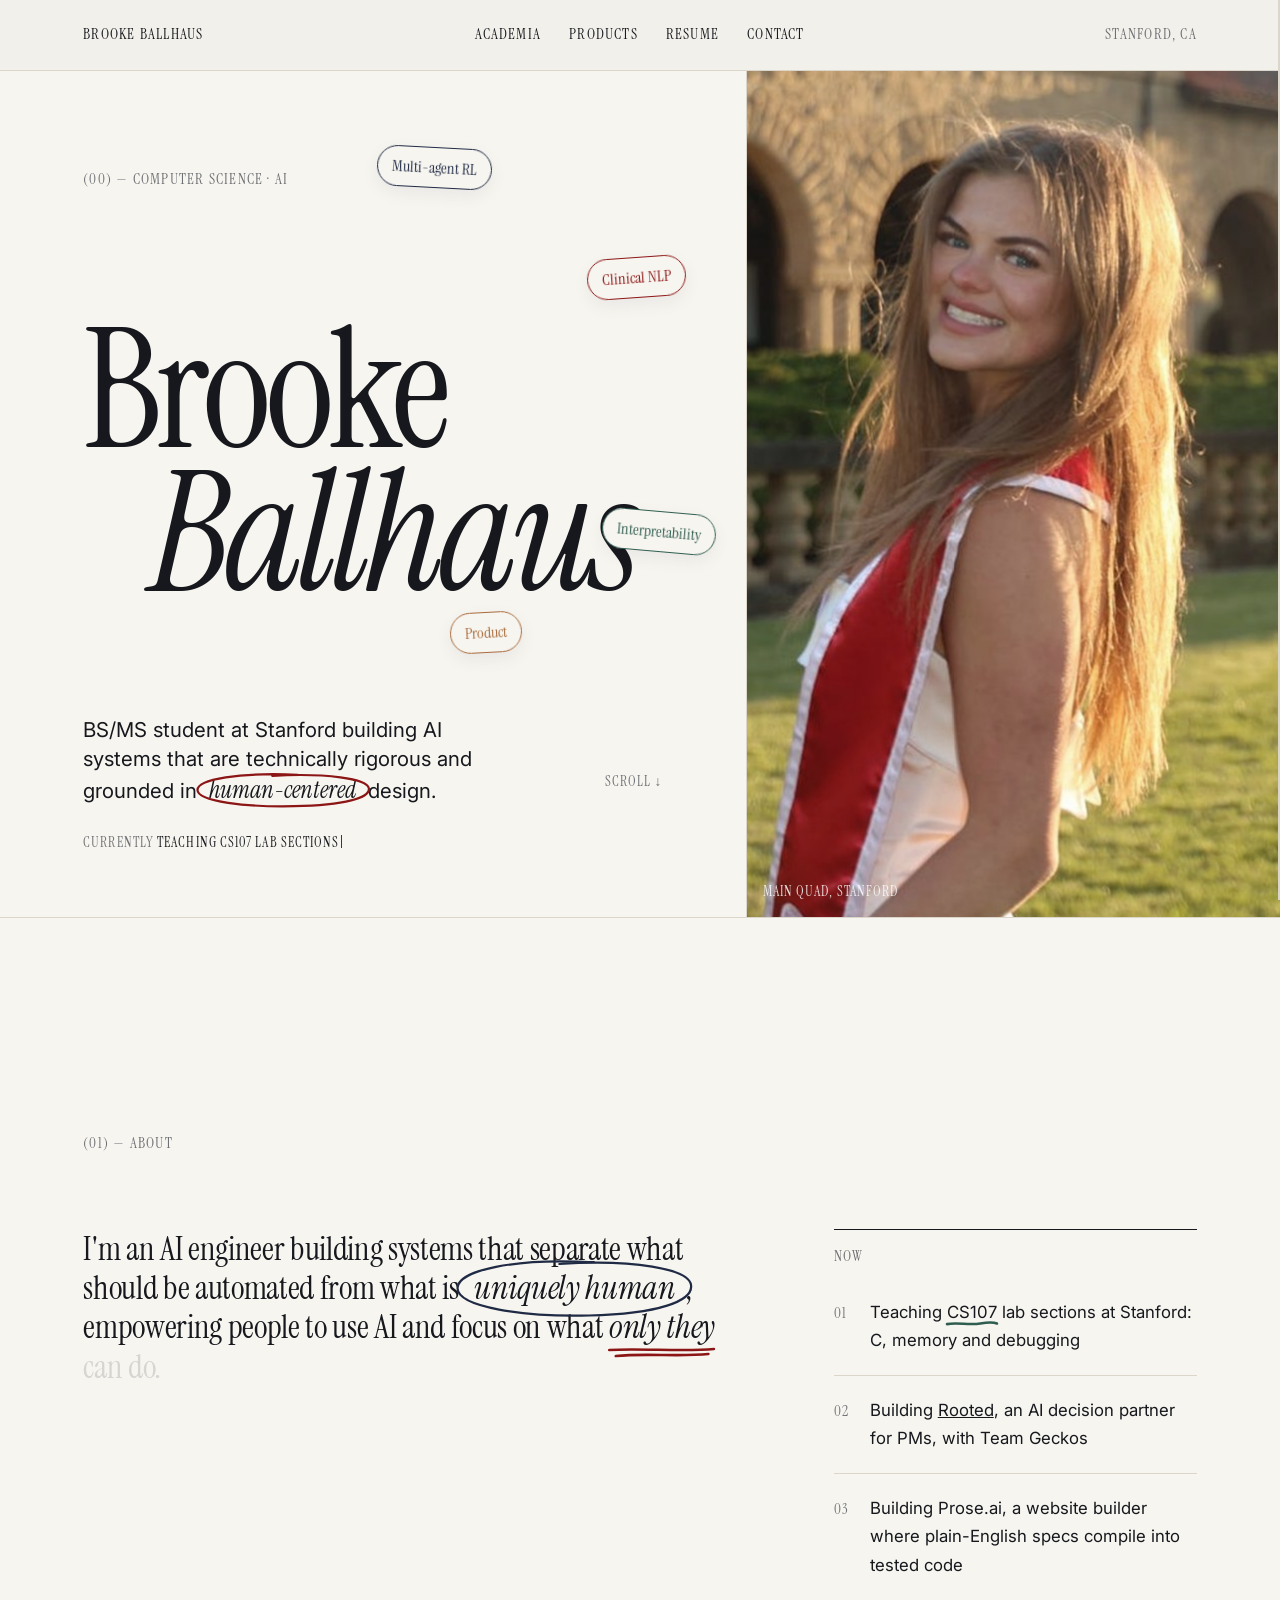
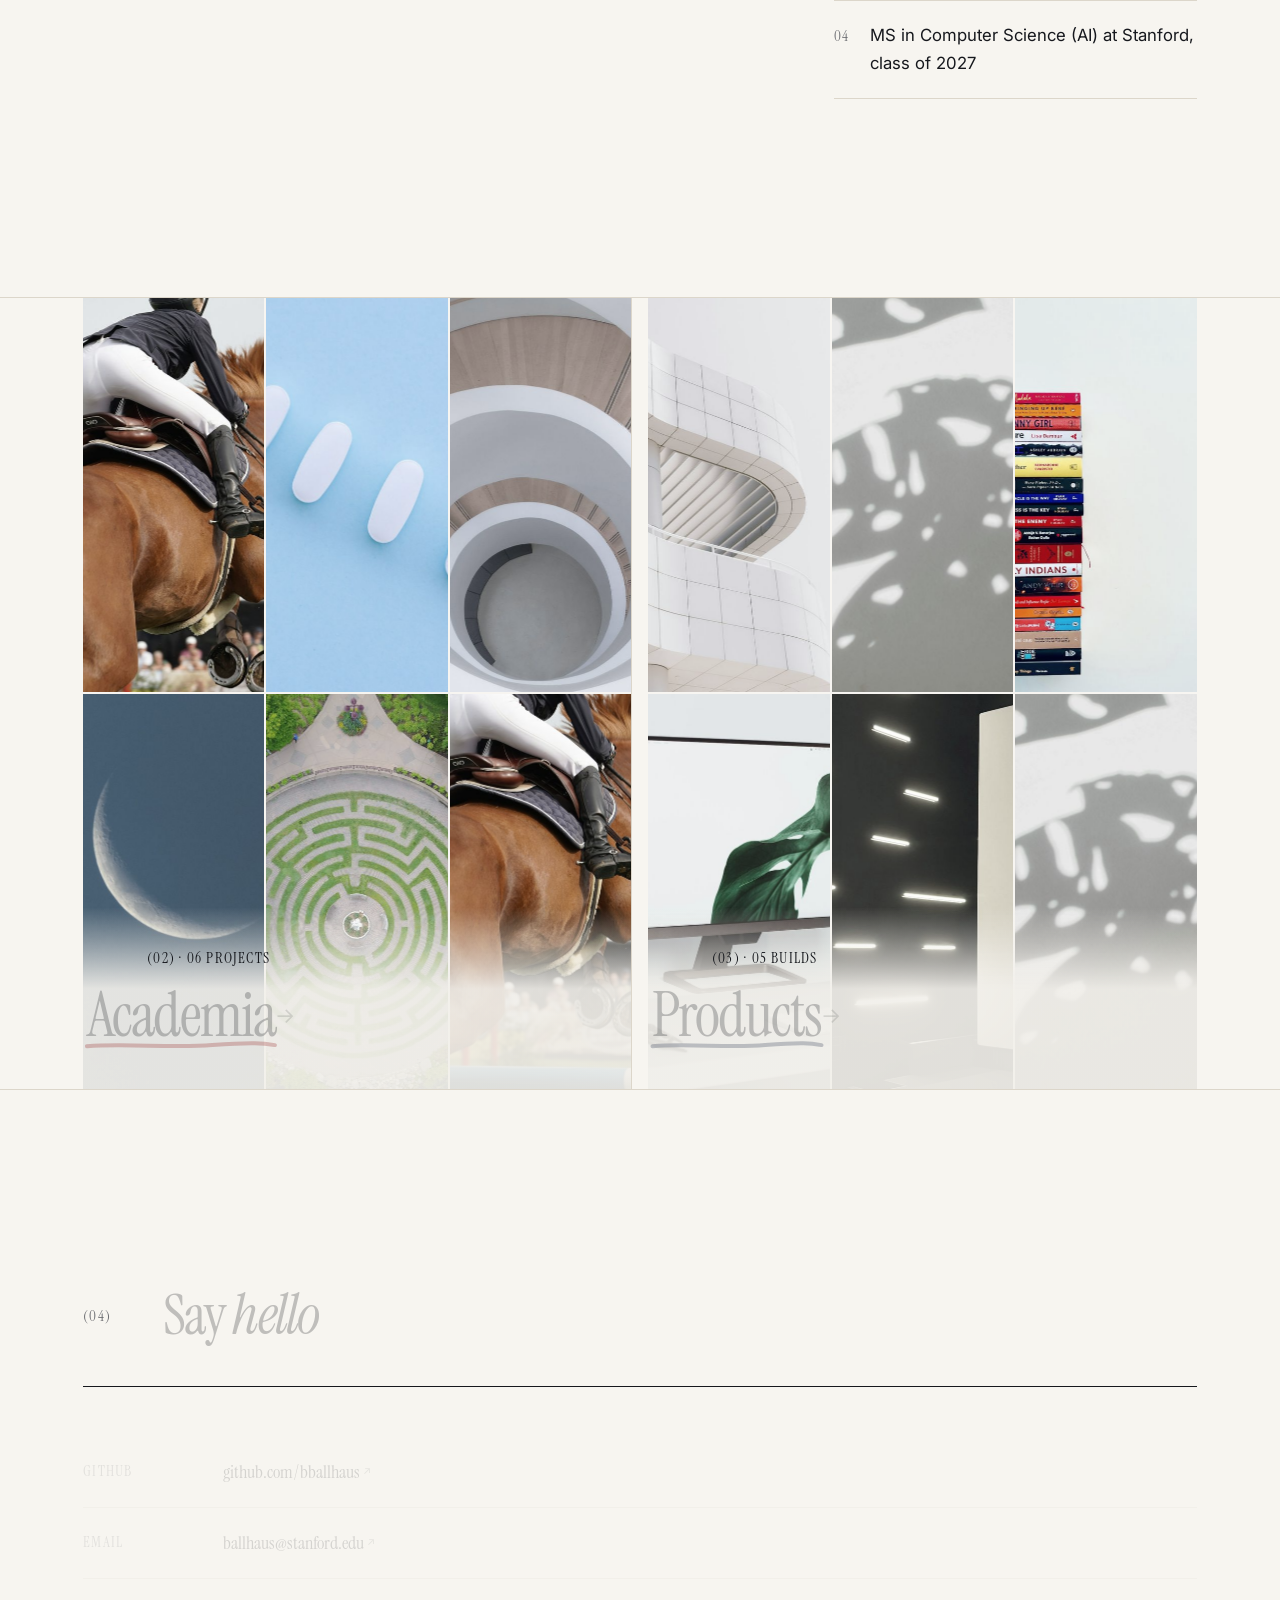
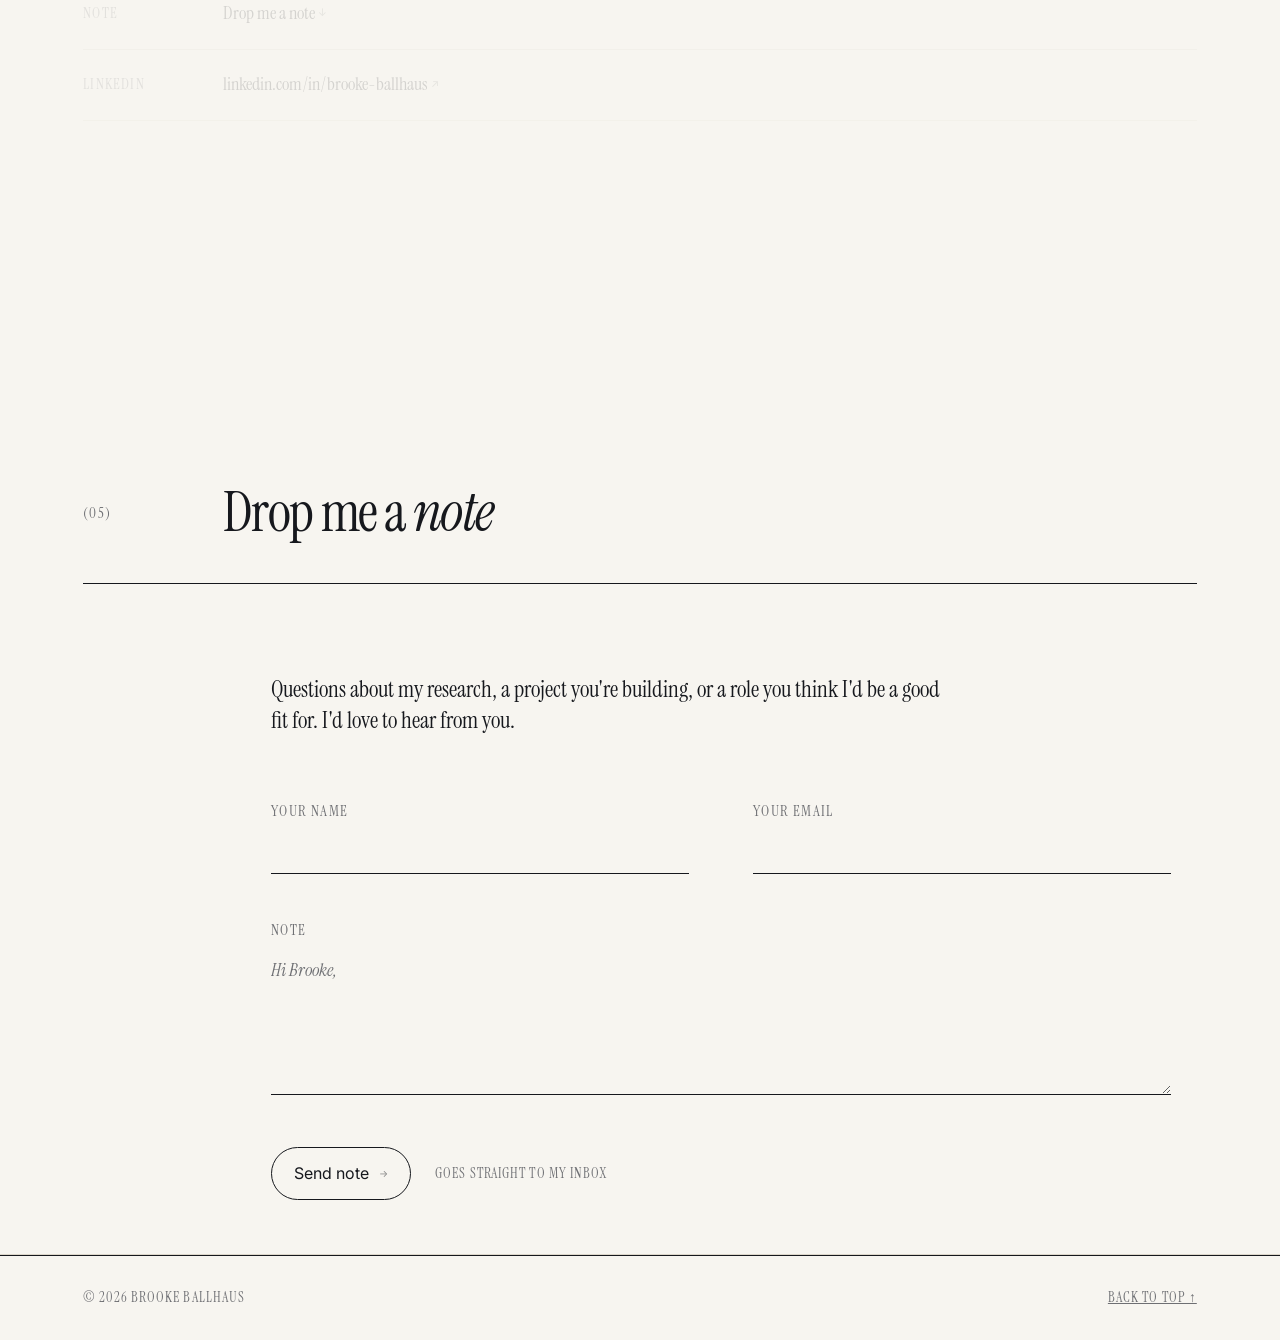
==== public/index.html @ fd0c2bb7 "Add Open Graph preview image and meta tags" ====
<!DOCTYPE html>
<html lang="en">
<head>
  <meta charset="utf-8">
  <meta name="viewport" content="width=device-width, initial-scale=1">
  <title>Brooke Ballhaus</title>
  <meta name="description" content="Brooke Ballhaus: Stanford BS/MS in Computer Science (AI). Building AI systems grounded in human-centered design.">
  <meta property="og:type" content="website">
  <meta property="og:site_name" content="Brooke Ballhaus">
  <meta property="og:title" content="Brooke Ballhaus">
  <meta property="og:description" content="Brooke Ballhaus: Stanford BS/MS in Computer Science (AI). Building AI systems grounded in human-centered design.">
  <meta property="og:url" content="https://brookeballhaus.com/">
  <meta property="og:image" content="https://brookeballhaus.com/og-image.jpg">
  <meta property="og:image:width" content="1200">
  <meta property="og:image:height" content="630">
  <meta property="og:image:alt" content="Brooke Ballhaus on the Main Quad at Stanford">
  <meta name="twitter:card" content="summary_large_image">
  <link rel="preconnect" href="https://fonts.googleapis.com">
  <link rel="preconnect" href="https://fonts.gstatic.com" crossorigin>
  <link href="https://fonts.googleapis.com/css2?family=Instrument+Serif:ital@0;1&family=Inter:wght@400;500&display=swap" rel="stylesheet">
  <link rel="icon" href="/favicon.ico" sizes="48x48">
  <link rel="icon" href="/favicon.svg" type="image/svg+xml">
  <link rel="icon" href="/icon-192.png" sizes="192x192" type="image/png">
  <link rel="apple-touch-icon" href="/apple-touch-icon.png">
  <meta name="theme-color" content="#8c1515">
  <link rel="stylesheet" href="style.css">
</head>
<body>
  <header class="topbar">
    <a href="index.html" class="mono">Brooke Ballhaus</a>
    <nav class="mono"><a href="research.html">Academia</a><a href="products.html">Products</a><a href="resume.html">Resume</a><a href="index.html#contact">Contact</a></nav>
    <span class="mono muted">Stanford, CA</span>
  </header>

  <section class="hero">
    <div class="hero-text">
      <p class="mono muted label">(00) — Computer Science · AI</p>
      <div class="chips" aria-hidden="true"><span class="chip c1">Clinical NLP</span><span class="chip c2">Multi-agent RL</span><span class="chip c3">Interpretability</span><span class="chip c4">Product</span></div>
      <h1><span class="h1a" data-speed="-0.12">Brooke</span><br><em class="h1b" data-speed="0.18">Ballhaus</em></h1>
      <div class="hero-foot">
        <p class="lede">BS/MS student at Stanford building AI systems that are technically rigorous and grounded in <span class="mk" data-mk="o"><em>human-centered</em></span> design.</p>
        <p class="mono muted small">Scroll ↓</p>
        <p class="typed-line mono small">Currently <span class="typed" data-phrases="teaching CS107 lab sections|building Rooted with Team Geckos|building Prose.ai|finishing an MS in AI at Stanford"></span><span class="caret"></span></p>
      </div>
    </div>
    <figure class="hero-photo">
      <img class="settle" src="portrait.jpg" alt="Brooke Ballhaus on the Stanford Main Quad">
      <figcaption class="mono muted small">Main Quad, Stanford</figcaption>
    </figure>
  </section>

  <section class="about section">
    <p class="mono muted label">(01) — About</p>
    <div class="about-grid">
      <p class="about-text words">I'm an AI engineer building systems that separate what should be automated from what is <span class="mk" data-mk="o"><em>uniquely human</em></span>, empowering people to use AI and focus on what <span class="mk" data-mk="u2"><em>only they</em></span> can do.</p>
      <div class="now reveal">
        <p class="mono muted">Now</p>
        <ul>
          <li><span class="mono muted">01</span><span>Teaching <span class="mk" data-mk="u">CS107</span> lab sections at Stanford: C, memory and debugging</span></li>
          <li><span class="mono muted">02</span><span>Building <a href="https://rooted-stanford.vercel.app/">Rooted</a>, an AI decision partner for PMs, with Team Geckos</span></li>
          <li><span class="mono muted">03</span><span>Building Prose.ai, a website builder where plain-English specs compile into tested code</span></li>
          <li><span class="mono muted">04</span><span>MS in Computer Science (AI) at Stanford, class of 2027</span></li>
        </ul>
      </div>
    </div>
  </section>

  <section class="doors">
    <a class="door" href="research.html">
      <div class="door-art"><span class="cell"><img class="tile photo" src="img/research-showjumping.jpg" alt="" width="1200" height="900" loading="lazy" data-drift="0.04"></span><span class="cell"><img class="tile photo" src="img/research-pandemic.jpg" alt="" width="1200" height="900" loading="lazy" data-drift="-0.07"></span><span class="cell"><img class="tile photo" src="img/research-cot.jpg" alt="" width="1200" height="900" loading="lazy" data-drift="0.1"></span><span class="cell"><img class="tile photo" src="img/research-cycles.jpg" alt="" width="1200" height="900" loading="lazy" data-drift="-0.04"></span><span class="cell"><img class="tile photo" src="img/research-astar.jpg" alt="" width="1200" height="900" loading="lazy" data-drift="0.07"></span><span class="cell"><img class="tile photo" src="img/research-showjumping.jpg" alt="" width="1200" height="900" loading="lazy" data-drift="-0.1"></span></div>
      <div class="door-label"><span class="mono">(02) · 06 projects</span><h2>Academia <span class="arrow">→</span></h2></div>
    </a>
    <a class="door" href="products.html">
      <div class="door-art"><span class="cell"><img class="tile photo" src="img/product-civitas.jpg" alt="" width="1200" height="900" loading="lazy" data-drift="0.04"></span><span class="cell"><img class="tile photo" src="img/product-rooted.jpg" alt="" width="1200" height="900" loading="lazy" data-drift="-0.07"></span><span class="cell"><img class="tile photo" src="img/product-bookclubb.jpg" alt="" width="1200" height="900" loading="lazy" data-drift="0.1"></span><span class="cell"><img class="tile photo" src="img/product-saipiens.jpg" alt="" width="1200" height="900" loading="lazy" data-drift="-0.04"></span><span class="cell"><img class="tile photo" src="img/product-reellife.jpg" alt="" width="1200" height="900" loading="lazy" data-drift="0.07"></span><span class="cell"><img class="tile photo" src="img/product-rooted.jpg" alt="" width="1200" height="900" loading="lazy" data-drift="-0.1"></span></div>
      <div class="door-label"><span class="mono">(03) · 05 builds</span><h2>Products <span class="arrow">→</span></h2></div>
    </a>
  </section>

  <section id="contact" class="section contact">
    <header class="section-head">
      <p class="mono muted label">(04)</p>
      <h2>Say <em>hello</em></h2>
    </header>
    <dl class="contact-list reveal">
      <div><dt class="mono">GitHub</dt><dd><a href="https://github.com/bballhaus">github.com/bballhaus <span class="arrow">↗</span></a></dd></div>
      <div><dt class="mono">Email</dt><dd><a href="mailto:ballhaus@stanford.edu">ballhaus@stanford.edu <span class="arrow">↗</span></a></dd></div>
      <div><dt class="mono">Note</dt><dd><a href="#note">Drop me a note <span class="arrow">↓</span></a></dd></div>
      <div><dt class="mono">LinkedIn</dt><dd><a href="https://www.linkedin.com/in/brooke-ballhaus">linkedin.com/in/brooke-ballhaus <span class="arrow">↗</span></a></dd></div>
    </dl>
  </section>

  <section id="note" class="section note">
    <header class="section-head">
      <p class="mono muted label">(05)</p>
      <h2>Drop me a <em>note</em></h2>
    </header>
    <form class="note-form reveal" action="mailto:ballhaus@stanford.edu" method="post" enctype="text/plain">
      <p class="note-intro">Questions about my research, a project you're building, or a role you think I'd be a good fit for. I'd love to hear from you.</p>
      <div class="note-fields">
        <label><span class="mono muted">Your name</span><input name="name" type="text" autocomplete="name" required></label>
        <label><span class="mono muted">Your email</span><input name="email" type="email" autocomplete="email" required></label>
        <label class="hp" aria-hidden="true">Website<input name="website" type="text" tabindex="-1" autocomplete="off"></label>
        <label class="wide"><span class="mono muted">Note</span><textarea name="message" rows="5" required placeholder="Hi Brooke,"></textarea></label>
      </div>
      <div class="note-actions">
        <button class="btn" type="submit">Send note <span class="arrow">→</span></button>
        <p class="mono muted small note-status" aria-live="polite">Goes straight to my inbox</p>
      </div>
    </form>
  </section>

  <footer class="mono muted small"><span>© 2026 Brooke Ballhaus</span><a href="#">Back to top ↑</a></footer>

  <div class="progress" aria-hidden="true"><span></span></div>
  <script src="motion.js"></script>
</body>
</html>
---- public/style.css ----
:root {
  --bg: #f7f5f0;
  --navy: #1f2a44;
  --cardinal: #8c1515;
  --hunter: #2f5d50;
  --sandstone: #d8c3a0;
  --sky: #a9cbe3;
  --ink: #16181d;
  --muted: #6e6f73;
  --line: #dcd6ca;
  --serif: "Instrument Serif", "Times New Roman", serif;
  --sans: "Inter", -apple-system, "Helvetica Neue", sans-serif;
  --mono: "JetBrains Mono", ui-monospace, Menlo, monospace;
  --pad: clamp(20px, 4vw, 56px);
}
* { box-sizing: border-box; }
html { scroll-behavior: smooth; }
body { margin: 0; background: var(--bg); color: var(--ink); font: 400 16px/1.6 var(--sans); -webkit-font-smoothing: antialiased; }
a { color: inherit; }
em { font-family: var(--serif); font-style: italic; font-weight: 400; }
.mono { font-family: var(--mono); font-size: .72rem; letter-spacing: .06em; text-transform: uppercase; text-decoration: none; }
.muted { color: var(--muted); }
.small { font-size: .68rem; }
.arrow { font-family: var(--sans); font-size: .6em; vertical-align: .35em; opacity: .5; transition: opacity .2s, transform .2s; display: inline-block; }
a:hover .arrow { opacity: 1; transform: translate(2px, -2px); }

/* Top bar */
.topbar { position: sticky; top: 0; z-index: 5; display: grid; grid-template-columns: 1fr auto 1fr; align-items: center; padding: 16px var(--pad); background: rgba(241,239,234,.85); backdrop-filter: blur(8px); border-bottom: 1px solid var(--line); }
.topbar nav { display: flex; gap: 28px; }
.topbar a { text-decoration: none; }
.topbar nav a:hover { text-decoration: underline; text-underline-offset: 4px; }
.topbar > span { justify-self: end; }

/* Hero */
.hero { display: grid; grid-template-columns: 7fr 5fr; min-height: calc(100vh - 54px); border-bottom: 1px solid var(--line); }
.hero-text { display: flex; flex-direction: column; justify-content: space-between; padding: 6vh var(--pad) 5vh; border-right: 1px solid var(--line); }
h1 { font: 400 clamp(4.5rem, 13vw, 13rem)/.86 var(--serif); letter-spacing: -.035em; margin: 6vh 0; }
h1 em { padding-left: .4em; }
.hero-foot { display: grid; grid-template-columns: 1fr auto; gap: 24px; align-items: end; }
.lede { font-size: clamp(1.1rem, 1.6vw, 1.45rem); line-height: 1.4; max-width: 30ch; margin: 0; }
.lede em { font-size: 1.15em; }
.hero-foot .mono a { color: var(--ink); }
.hero-photo { margin: 0; position: relative; overflow: hidden; }
.hero-photo img { width: 100%; height: 100%; object-fit: cover; display: block; filter: saturate(.9); }
.hero-photo figcaption { position: absolute; left: 16px; bottom: 14px; color: #fff; opacity: .85; }

/* Sections */
.section { padding: 0 var(--pad); border-bottom: 1px solid var(--line); }
.section-head { display: grid; grid-template-columns: 120px 1fr auto; align-items: end; padding: 12vh 0 4vh; border-bottom: 1px solid var(--ink); }
.section-head .label { margin: 0 0 1.2rem; }
h2 { font: 400 clamp(3rem, 8vw, 7.5rem)/.9 var(--serif); letter-spacing: -.03em; margin: 0; }
.count { margin: 0 0 1rem; }

/* Research rows */
.row { display: grid; grid-template-columns: 120px 1fr 200px 220px; gap: 32px; align-items: start; padding: 36px 0; border-bottom: 1px solid var(--line); }
.num { font-family: var(--mono); font-size: .8rem; color: var(--muted); padding-top: 10px; }
h3 { font: 400 clamp(1.7rem, 2.6vw, 2.4rem)/1.05 var(--serif); letter-spacing: -.01em; margin: 0 0 12px; }
h3 a { text-decoration: none; }
.row-main p, .card p { margin: 0 0 16px; max-width: 56ch; color: #2e3138; }
.course { font-family: var(--mono); font-size: .68rem; letter-spacing: .06em; text-transform: uppercase; color: var(--muted); padding-top: 12px; }
.thumb { aspect-ratio: 4/3; transition: transform .5s cubic-bezier(.2,.7,.2,1); }
.row:hover .thumb { transform: scale(1.04) rotate(-1deg); }
.tags { list-style: none; padding: 0; margin: 0; display: flex; flex-wrap: wrap; gap: 6px; }
.tags li { font-family: var(--mono); font-size: .64rem; letter-spacing: .05em; text-transform: uppercase; border: 1px solid var(--line); border-radius: 999px; padding: 3px 10px; color: #3a3d44; }

/* Product cards */
.cards { display: grid; grid-template-columns: repeat(12, 1fr); gap: 7vh 32px; padding: 6vh 0 12vh; }
.card { grid-column: span 4; }
.card:nth-child(1) { grid-column: 1 / span 7; }
.card:nth-child(2) { grid-column: 9 / span 4; margin-top: 18vh; }
.card:nth-child(3) { grid-column: 2 / span 4; grid-row: 2; }
.card:nth-child(4) { grid-column: 7 / span 6; grid-row: 2 / span 2; margin-top: 10vh; }
.card:nth-child(5) { grid-column: 2 / span 4; grid-row: 3; }
.card-art { aspect-ratio: 4/3; margin-bottom: 16px; transition: transform .5s cubic-bezier(.2,.7,.2,1); }
.card:nth-child(1) .card-art, .card:nth-child(4) .card-art { aspect-ratio: 16/10; }
.card:hover .card-art { transform: scale(1.02); }
.card-meta { display: flex; justify-content: space-between; padding-bottom: 10px; margin-bottom: 14px; border-bottom: 1px solid var(--line); }
.card-meta .num, .card-meta .course { padding-top: 0; }

/* Contact */
.contact { border-bottom: 0; padding-bottom: 14vh; }
.contact h2 em { font-size: 1em; }
.contact-list { margin: 0; }
.contact-list div { display: grid; grid-template-columns: 120px 1fr; align-items: baseline; padding: 22px 0; border-bottom: 1px solid var(--line); }
.contact-list dt { color: var(--muted); }
.contact-list dd { margin: 0; font: 400 clamp(1.6rem, 3.4vw, 3rem)/1.1 var(--serif); }
.contact-list a { text-decoration: none; }
.contact-list a:hover { font-style: italic; }

footer { display: flex; justify-content: space-between; padding: 22px var(--pad); border-top: 1px solid var(--ink); }

/* Scroll reveal */
.reveal { opacity: .15; transform: translateY(14px); transition: opacity .35s ease-out, transform .45s cubic-bezier(.2,.7,.2,1); }
.reveal.in { opacity: 1; transform: none; }
@media (prefers-reduced-motion: reduce) { .reveal { opacity: 1; transform: none; transition: none; } html { scroll-behavior: auto; } }

/* Abstract project art (CSS only) */
.art-1 { background: radial-gradient(circle at 30% 35%, #c2412d 0 14%, transparent 15%), radial-gradient(circle at 68% 62%, #1f3a5f 0 20%, transparent 21%), radial-gradient(circle at 55% 28%, #e3b23c 0 7%, transparent 8%), #efe8da; }
.art-2 { background: repeating-linear-gradient(90deg, #1a1a1a 0 2px, transparent 2px 22px), linear-gradient(180deg, #d9d4c7 0 55%, #8c1515 55% 100%); }
.art-3 { background: linear-gradient(160deg, transparent 0 45%, #2f4f3a 45% 47%, transparent 47%), radial-gradient(ellipse at 50% 85%, #b88a4a 0 30%, transparent 31%), linear-gradient(#cfd9d6, #eef0e9); }
.art-4 { background: radial-gradient(circle, transparent 0 18%, #b35d6c 18% 21%, transparent 21% 34%, #b35d6c 34% 36%, transparent 36% 48%, #b35d6c 48% 49%, transparent 49%), #f3e6e3; }
.art-5 { background: linear-gradient(90deg, #1a1a1a 2px, transparent 2px) 0 0/25% 25%, linear-gradient(#1a1a1a 2px, transparent 2px) 0 0/25% 25%, linear-gradient(135deg, #e3b23c 0 50%, #ece7dc 50%); }
.art-6 { background: linear-gradient(90deg, #1f3a5f 0 33%, #ece7dc 33% 36%, #8a9bb0 36% 66%, #ece7dc 66% 69%, #c9cfd6 69%); }
.art-7 { background: radial-gradient(ellipse at 50% 110%, #3d5a40 0 45%, transparent 46%), radial-gradient(circle at 50% 30%, #d98e3a 0 12%, transparent 13%), #f1ead9; }
.art-8 { background: conic-gradient(from 45deg at 50% 50%, #e3b23c 0 25%, #1a1a1a 0 50%, #c2412d 0 75%, #efe8da 0); }
.art-9 { background: repeating-linear-gradient(0deg, #6b4a3a 0 14%, #efe8da 14% 17%, #a8743f 17% 30%, #efe8da 30% 33%); }
.art-10 { background: radial-gradient(circle at 70% 30%, #f3e6c4 0 10%, transparent 11%), linear-gradient(#22223b, #4a4e69 60%, #9a8c98); }

@media (max-width: 900px) {
  .hero { grid-template-columns: 1fr; }
  .hero-text { border-right: 0; }
  .hero-photo { aspect-ratio: 4/5; }
  .hero-foot { grid-template-columns: 1fr; }
  .section-head { grid-template-columns: 60px 1fr; }
  .count { display: none; }
  .row { grid-template-columns: 50px 1fr; gap: 16px; }
  .row .course { grid-column: 2; padding-top: 0; }
  .row .thumb { grid-column: 2; max-width: 320px; }
  .cards .card { grid-column: 1 / -1 !important; grid-row: auto !important; margin-top: 0 !important; }
  .topbar { grid-template-columns: 1fr auto; }
  .topbar > span { display: none; }
  .topbar nav { gap: 16px; }
}

/* Multi-page additions */
.topbar nav a[aria-current="page"] { text-decoration: underline; text-underline-offset: 4px; }
.page { min-height: 70vh; }
.page-intro { font: 400 clamp(1.3rem, 2vw, 1.8rem)/1.35 var(--serif); max-width: 40ch; margin: 5vh 0 3vh 152px; }
.next { display: flex; justify-content: space-between; padding: 40px var(--pad); font-size: .8rem; }
.next a { text-decoration: none; }
.next a:hover { text-decoration: underline; text-underline-offset: 4px; }

/* About + Now */
.about { padding-top: 14vh; padding-bottom: 14vh; }
.about-grid { display: grid; grid-template-columns: 7fr 4fr; gap: 6vw; margin-top: 4vh; align-items: start; }
.about-text { font: 400 clamp(1.7rem, 3.2vw, 3rem)/1.18 var(--serif); letter-spacing: -.01em; margin: 0; }
.about-text em { font-size: 1em; }
.now { border-top: 1px solid var(--ink); padding-top: 14px; }
.now > p { margin: 0 0 8px; }
.now ul { list-style: none; margin: 0; padding: 0; }
.now li { display: grid; grid-template-columns: 36px 1fr; padding: 14px 0; border-bottom: 1px solid var(--line); font-size: .95rem; }
.now li .mono { padding-top: 3px; }

/* Doorways */
.doors { display: grid; grid-template-columns: 1fr 1fr; height: 88vh; min-height: 560px; border-bottom: 1px solid var(--line); }
.door { position: relative; overflow: hidden; text-decoration: none; color: var(--ink); border-right: 1px solid var(--line); transition: opacity .5s; }
.door:last-child { border-right: 0; }
.door-art { position: absolute; inset: 0; display: grid; grid-template-columns: repeat(3, 1fr); grid-template-rows: repeat(2, 1fr); gap: 2px; background: var(--bg); transition: transform 1.2s cubic-bezier(.2,.7,.2,1), filter .6s; filter: saturate(.75); }
.door-art .art { width: 100%; height: 100%; }
.door-label { position: absolute; left: 0; right: 0; bottom: 0; padding: 28px var(--pad) 32px; background: linear-gradient(transparent, rgba(241,239,234,.95) 45%); }
.door-label h2 { margin-top: 10px; }
.door-label .arrow { font-size: .35em; vertical-align: .6em; }
.doors:hover .door { opacity: .45; }
.doors .door:hover { opacity: 1; }
.door:hover .door-art { transform: scale(1.05); filter: saturate(1); }

@media (max-width: 900px) {
  .about-grid { grid-template-columns: 1fr; }
  .doors { grid-template-columns: 1fr; height: auto; }
  .door { height: 70vh; border-right: 0; border-bottom: 1px solid var(--line); }
  .page-intro { margin-left: 0; }
}

/* Labels in the serif (replaces monospace) */
:root { --mono: "Instrument Serif", "Times New Roman", serif; }
.mono { font-size: .95rem; letter-spacing: .08em; }
.small { font-size: .85rem; }
.num { font-size: 1rem; }
.course { font-size: .85rem; }
.tags li { font-size: .8rem; padding: 2px 11px; }
.next { font-size: 1rem; }

/* Scroll motion */
.h1a, .h1b { display: inline-block; will-change: transform; }
.hero-photo img { will-change: transform; transform: scale(1.12); }
.thumb-wrap, .card-art-wrap { overflow: hidden; }
.card-art-wrap { margin-bottom: 16px; }
.card-art-wrap .card-art { margin-bottom: 0; }
.thumb, .card-art { will-change: transform; }
.row:hover .thumb, .card:hover .card-art { transform: none; }
.door-art .art { will-change: transform; }
.door-art { overflow: hidden; }
.slide-title, .doors h2, .contact h2 { will-change: transform, opacity; }
.words .w { opacity: .14; transition: opacity .35s ease; }
.words .w.lit { opacity: 1; }
.now li { opacity: 0; transform: translateY(14px); transition: opacity .7s ease, transform .7s cubic-bezier(.2,.7,.2,1); }
.now.in li { opacity: 1; transform: none; }
.now.in li:nth-child(2) { transition-delay: .12s; }
.now.in li:nth-child(3) { transition-delay: .24s; }
.progress { position: fixed; right: 0; top: 0; bottom: 0; width: 2px; background: var(--line); z-index: 6; }
.progress span { display: block; height: 100%; background: var(--ink); transform-origin: top; transform: scaleY(0); }
@media (prefers-reduced-motion: reduce) { .now li { opacity: 1; transform: none; } .words .w { opacity: 1; } }

/* Stock photos (Unsplash, see img/CREDITS.md) */
.photo { display: block; width: 100%; object-fit: cover; filter: none; background: #e8e4dc; }
.thumb.photo, .card-art.photo { height: auto; }
.door-art .tile { width: 100%; height: 100%; object-fit: cover; will-change: transform; transform: scale(1.15); }
.door:hover .door-art { filter: saturate(1.05); }
.door-art .cell { overflow: hidden; display: block; }
.thumb-wrap { aspect-ratio: 4/3; }
.card-art-wrap { aspect-ratio: 4/3; }
.card:nth-child(1) .card-art-wrap, .card:nth-child(4) .card-art-wrap { aspect-ratio: 16/10; }
.thumb.photo, .card-art.photo { height: 100%; aspect-ratio: auto; }

/* Lines of color behind the content */
body { position: relative; overflow-x: hidden; }
.topbar { z-index: 5 !important; position: sticky !important; }
.door-label { background: linear-gradient(transparent, rgba(241,239,234,.92) 45%); }

/* Painted underline on section titles */
.paint { position: relative; display: inline-block; }
.paint::after { content: ""; position: absolute; left: 0; right: 0; bottom: -.05em; height: .14em; background: var(--cardinal); transform: scaleX(0); transform-origin: left; transition: transform 1.1s cubic-bezier(.2,.7,.2,1) .15s; border-radius: 2px; opacity: .85; }
.paint.painted::after { transform: scaleX(1); }

/* Colorful accents */
.words .w.lit:is(em .w) , .about-text em .w.lit { color: var(--cardinal); }
.progress span { background: var(--cardinal); }
.tags li { transition: background .3s, color .3s, border-color .3s; }
.row:hover .tags li, .card:hover .tags li { background: var(--navy); border-color: var(--navy); color: var(--bg); }
@media (prefers-reduced-motion: reduce) { .paint::after { transform: scaleX(1); transition: none; } }
.photo.greyed { filter: grayscale(1) contrast(.95); transition: filter 1.4s ease .1s; }
.photo.greyed.bloom { filter: none; }

/* Hand-drawn marks on key words */
.mk { position: relative; white-space: nowrap; isolation: isolate; }
.mk-svg { position: absolute; pointer-events: none; overflow: visible; }
.mk-svg path { fill: none; stroke: var(--mk); stroke-linecap: round; stroke-linejoin: round; stroke-dashoffset: var(--len, 2000); transition: stroke-dashoffset .9s cubic-bezier(.6,.1,.3,1) var(--mk-delay, 0s); }
.mk.drawn .mk-svg path { stroke-dashoffset: 0; }
.mk-u, .mk-u2 { left: -2%; width: 104%; bottom: -.32em; height: .42em; }
.mk-u path, .mk-u2 path { stroke-width: 2.6px; }
.mk-o { left: -12%; width: 124%; top: -.32em; height: calc(100% + .64em); }
.mk-o path { stroke-width: 2.2px; }
.mk-h { left: -3%; width: 106%; top: 10%; height: 85%; z-index: -1; }
.mk-h path { stroke-width: 1.05em; opacity: .26; stroke-linecap: butt; }
@media (prefers-reduced-motion: reduce) { .mk-svg path { stroke-dashoffset: 0; transition: none; } }

/* Academia extras */
.label.sub { margin: 72px 0 0; padding-bottom: 14px; border-bottom: 1px solid var(--ink); }
.thumb-type { display: flex; align-items: center; justify-content: center; aspect-ratio: 4/3; background: #ece5d8; font-family: var(--serif, "Instrument Serif", serif); font-size: 3rem; color: #8a857b; }
.coursework { list-style: none; padding: 0; margin: 0; display: grid; grid-template-columns: repeat(2, 1fr); column-gap: 48px; }
.coursework li { display: flex; justify-content: space-between; gap: 16px; padding: 18px 0; border-bottom: 1px solid var(--line); font-family: "Instrument Serif", serif; font-size: 1.6rem; }
.coursework li .mono { font-size: .85rem; align-self: center; }
.links { list-style: none; padding: 0; margin: 0 0 14px; display: flex; gap: 18px; font-size: .9rem; }
.links a { color: inherit; }

/* Resume page */
.resume-actions { display: flex; gap: 24px; flex-wrap: wrap; margin: 0 0 24px 152px; }
@media (max-width: 800px) { .resume-actions { margin-left: 0; } }
.btn { display: inline-flex; align-items: center; gap: 10px; border: 1px solid var(--ink); border-radius: 999px; padding: 12px 22px; text-decoration: none; color: var(--ink); font-size: 1rem; transition: background .25s, color .25s; }
.btn:hover { background: var(--ink); color: #f6f3ec; }
.cv-entry { display: grid; grid-template-columns: 120px 1fr 240px; gap: 32px; padding: 30px 0; border-bottom: 1px solid var(--line); }
.cv-entry h3 { margin: 0 0 4px; font-family: "Instrument Serif", serif; font-weight: 400; font-size: 1.9rem; line-height: 1.1; }
.cv-entry .role { margin: 0 0 12px; color: var(--muted); }
.cv-entry ul { margin: 0; padding-left: 1.1em; max-width: 64ch; color: #2e3138; }
.cv-entry li { margin: 0 0 8px; }
.cv-entry .when { text-align: right; }
.skills { display: grid; grid-template-columns: 220px 1fr; gap: 12px 32px; padding: 30px 0; margin: 0; }
.skills dt { padding-top: 4px; }
.skills dd { margin: 0; font-size: 1.15rem; }
@media (max-width: 800px) {
  .cv-entry { grid-template-columns: 1fr; gap: 6px; }
  .cv-entry .when { text-align: left; }
  .skills, .coursework { grid-template-columns: 1fr; }
}
.mk[data-mk="o"] { margin: 0 .3em; }
.mk-title .mk-u path { stroke-width: 4px; }
.mk-title .mk-svg.mk-u { bottom: -.12em; height: .2em; }

/* Palette details */
a:hover { color: var(--cardinal); }
.btn:hover { background: var(--navy); border-color: var(--navy); color: var(--bg); }
.num { color: var(--navy); }
.label.sub { border-bottom-color: var(--navy); }
.mk-h path { stroke: var(--sandstone); opacity: .6; }

/* ---- Granola-style scrubbed motion ---- */
.hero-text { position: relative; }
.hero-photo { will-change: clip-path; }
.hero-photo img.settle { will-change: transform; transform: translate3d(0,-4%,0) scale(1.18); transform-origin: 50% 40%; }
.chips { position: absolute; inset: 0; pointer-events: none; z-index: 2; }
.chip { position: absolute; font-family: var(--serif); font-size: 1rem; padding: 6px 14px; border-radius: 999px; background: var(--bg); border: 1px solid currentColor; white-space: nowrap; will-change: transform, opacity; box-shadow: 0 6px 18px rgba(22,24,29,.06); }
.chip.c1 { color: var(--cardinal); top: 22%; right: 8%; }
.chip.c2 { color: var(--navy); top: 9%; right: 34%; }
.chip.c3 { color: var(--hunter); top: 52%; right: 4%; }
.chip.c4 { color: #a86b3c; top: 64%; right: 30%; }
.typed-line { grid-column: 1 / -1; margin: 0; color: var(--muted); min-height: 1.4em; }
.typed { color: var(--ink); }
.caret { display: inline-block; width: 1px; height: 1em; margin-left: 2px; vertical-align: -0.12em; background: var(--cardinal); animation: caret 1.1s steps(1) infinite; }
@keyframes caret { 0%, 50% { opacity: 1; } 51%, 100% { opacity: 0; } }
.section-head h2 { overflow: hidden; padding-bottom: .3em; margin-bottom: -.3em; }
.mk-title { display: inline-block; will-change: transform; }
.with-rail { display: grid; grid-template-columns: 230px 1fr; gap: 40px; }
.rail ol { position: sticky; top: 90px; list-style: none; margin: 36px 0 0; padding: 0; }
.rail li { position: relative; padding: 12px 0 14px; }
.rail a { display: flex; gap: 12px; color: var(--muted); text-decoration: none; font-size: .95rem; line-height: 1.25; transition: color .3s cubic-bezier(.4,0,.2,1); }
.rail a span { color: var(--muted); }
.rail li.on a { color: var(--cardinal); }
.rail i { position: absolute; left: 0; right: 0; bottom: 0; height: 1px; background: var(--line); }
.rail i::after { content: ""; position: absolute; inset: 0; background: var(--cardinal); transform: scaleX(var(--fill, 0)); transform-origin: left; }
.with-rail .row { grid-template-columns: 70px 1fr 170px 200px; gap: 24px; }
@media (max-width: 1100px) { .with-rail { grid-template-columns: 1fr; } .rail { display: none; } .with-rail .row { grid-template-columns: 120px 1fr 200px 220px; gap: 32px; } }
@media (max-width: 800px) { .with-rail .row { grid-template-columns: 50px 1fr; gap: 16px; } .chips { display: none; } }
@media (prefers-reduced-motion: reduce) { .hero-photo img.settle { transform: none; } .chips { display: none; } .caret { animation: none; } }

/* Drop me a note */
.note-form { display: grid; grid-template-columns: 120px 1fr; column-gap: 32px; padding: 5vh 0 2vh; }
.note-form > * { grid-column: 2; }
.note-intro { font: 400 clamp(1.2rem, 1.8vw, 1.6rem)/1.35 var(--serif); max-width: 38ch; margin: 0 0 4vh; }
.note-fields { display: grid; grid-template-columns: 1fr 1fr; gap: 28px 40px; max-width: 900px; }
.note-fields label { display: flex; flex-direction: column; gap: 8px; }
.note-fields .wide { grid-column: 1 / -1; }
.note-fields input, .note-fields textarea { font: 400 1.35rem/1.4 var(--serif); color: var(--ink); background: transparent; border: 0; border-bottom: 1px solid var(--ink); padding: 6px 0 8px; border-radius: 0; resize: vertical; outline: none; transition: border-color .25s cubic-bezier(.4,0,.2,1); }
.note-fields input:focus, .note-fields textarea:focus { border-bottom-color: var(--cardinal); box-shadow: 0 1px 0 var(--cardinal); }
.note-fields ::placeholder { color: var(--muted); font-style: italic; }
.note-actions { display: flex; align-items: center; gap: 24px; flex-wrap: wrap; margin-top: 36px; }
.note-actions .btn { background: transparent; font: inherit; font-size: 1rem; cursor: pointer; }
.note-actions .btn:hover { background: var(--cardinal); border-color: var(--cardinal); color: var(--bg); }
.note-status { margin: 0; }
@media (max-width: 800px) { .note-form { grid-template-columns: 1fr; } .note-form > * { grid-column: 1; } .note-fields { grid-template-columns: 1fr; } }
.note-fields .hp { position: absolute; left: -9999px; width: 1px; height: 1px; overflow: hidden; }
.note-form.sent .note-intro { font-size: clamp(1.5rem, 2.4vw, 2.1rem); }

/* ---- More breathing room (2026-11-12) ---- */
:root { --pad: clamp(24px, 6.5vw, 120px); }
body { line-height: 1.7; }
.topbar { padding-top: 22px; padding-bottom: 22px; }
.hero-text { padding-top: 9vh; padding-bottom: 7vh; }
.section-head { padding: 20vh 0 6vh; }
.page-intro { margin: 10vh 0 7vh 168px; max-width: 42ch; }
.row { padding: 64px 0; gap: 48px; }
.with-rail { gap: 72px; }
.with-rail .row { gap: 36px; }
.rail ol { margin-top: 64px; }
.rail li { padding: 16px 0 18px; }
h3 { margin-bottom: 18px; }
.row-main p, .card p { margin-bottom: 24px; line-height: 1.75; }
.links { margin-bottom: 22px; gap: 24px; }
.tags { gap: 8px; }
.cards { gap: 14vh 64px; padding: 10vh 0 20vh; }
.card-art-wrap { margin-bottom: 26px; }
.card-meta { margin-bottom: 20px; padding-bottom: 14px; }
.about { padding-top: 22vh; padding-bottom: 22vh; }
.about-grid { gap: 9vw; margin-top: 8vh; }
.now li { padding: 20px 0; }
.contact { padding-bottom: 20vh; }
.contact-list { margin-top: 4vh; }
.contact-list div { padding: 34px 0; }
.label.sub { margin-top: 140px; padding-bottom: 20px; }
.coursework li { padding: 26px 0; }
.cv-entry { padding: 56px 0; gap: 48px; }
.cv-entry h3 { margin-bottom: 8px; }
.cv-entry .role { margin-bottom: 20px; }
.cv-entry li { margin-bottom: 12px; line-height: 1.7; }
.skills { padding: 56px 0; gap: 22px 48px; }
.resume-actions { margin: 0 0 6vh 168px; }
.note-form { padding: 10vh 0 6vh; column-gap: 48px; }
.note-intro { margin-bottom: 7vh; }
.note-fields { gap: 44px 64px; }
.note-actions { margin-top: 52px; }
.next { padding: 64px var(--pad); }
footer { padding: 30px var(--pad); }
@media (max-width: 800px) {
  .section-head { padding: 14vh 0 4vh; }
  .page-intro, .resume-actions { margin-left: 0; }
  .row { padding: 44px 0; gap: 20px; }
  .cv-entry { padding: 40px 0; gap: 10px; }
  .about { padding-top: 14vh; padding-bottom: 14vh; }
  .label.sub { margin-top: 90px; }
}
body { font-size: 17px; }
.row-main p, .card p, .cv-entry ul, .note-intro { max-width: 62ch; }
.doors { gap: 16px; padding: 0 var(--pad); }
.door-label { padding: 36px clamp(32px, 5vw, 88px) 44px; }
.door-label h2 { margin-top: 14px; }
.hero { border-bottom: 0; }
.about { border-top: 1px solid var(--line); }
.row-main p, .card p, .cv-entry li, .now li { font-size: 1.05rem; }
@media (max-width: 800px) {
  .cards { grid-template-columns: minmax(0, 1fr); column-gap: 0; }
}
@media (max-width: 480px) {
  .topbar { grid-template-columns: 1fr; justify-items: center; gap: 8px; padding-top: 14px; padding-bottom: 14px; }
  .topbar > .muted { display: none; }
  .topbar nav { gap: 14px; font-size: .78rem; letter-spacing: .02em; }
}

/* ---- Smaller headings, narrower measure (2026-11-12 pm) ---- */
h2 { font-size: clamp(2.2rem, 4.4vw, 4.25rem); line-height: .95; }
.door-label h2 { font-size: clamp(2.4rem, 4.8vw, 4.75rem); }
.section-head { grid-template-columns: 140px 1fr auto; padding: 22vh 0 5vh; }
.section-head .label { margin-bottom: .7rem; }
.section, .next, footer { padding-left: max(var(--pad), calc((100vw - 1120px) / 2)); padding-right: max(var(--pad), calc((100vw - 1120px) / 2)); }
.doors { padding-left: max(var(--pad), calc((100vw - 1240px) / 2)); padding-right: max(var(--pad), calc((100vw - 1240px) / 2)); }
.contact-list dd { font-size: clamp(1.3rem, 2.3vw, 2.1rem); }
.contact-list div { grid-template-columns: 140px 1fr; padding: 30px 0; }
.page-intro { margin-left: 188px; font-size: clamp(1.2rem, 1.7vw, 1.55rem); }
.resume-actions { margin-left: 188px; }
.about-text { font-size: clamp(1.6rem, 2.6vw, 2.5rem); }
h3 { font-size: clamp(1.5rem, 2.1vw, 2rem); }
.cv-entry h3 { font-size: 1.65rem; }
.coursework li { font-size: 1.35rem; }
.note-form { grid-template-columns: 140px 1fr; }
@media (max-width: 800px) { .page-intro, .resume-actions { margin-left: 0; } .section-head, .contact-list div { grid-template-columns: 60px 1fr; } .note-form { grid-template-columns: 1fr; } }
.contact-list dd { font-size: clamp(1.1rem, 1.35vw, 1.3rem); line-height: 1.4; }
.contact-list div { padding: 22px 0; align-items: center; }
.note-fields input, .note-fields textarea { font-size: 1.15rem; }
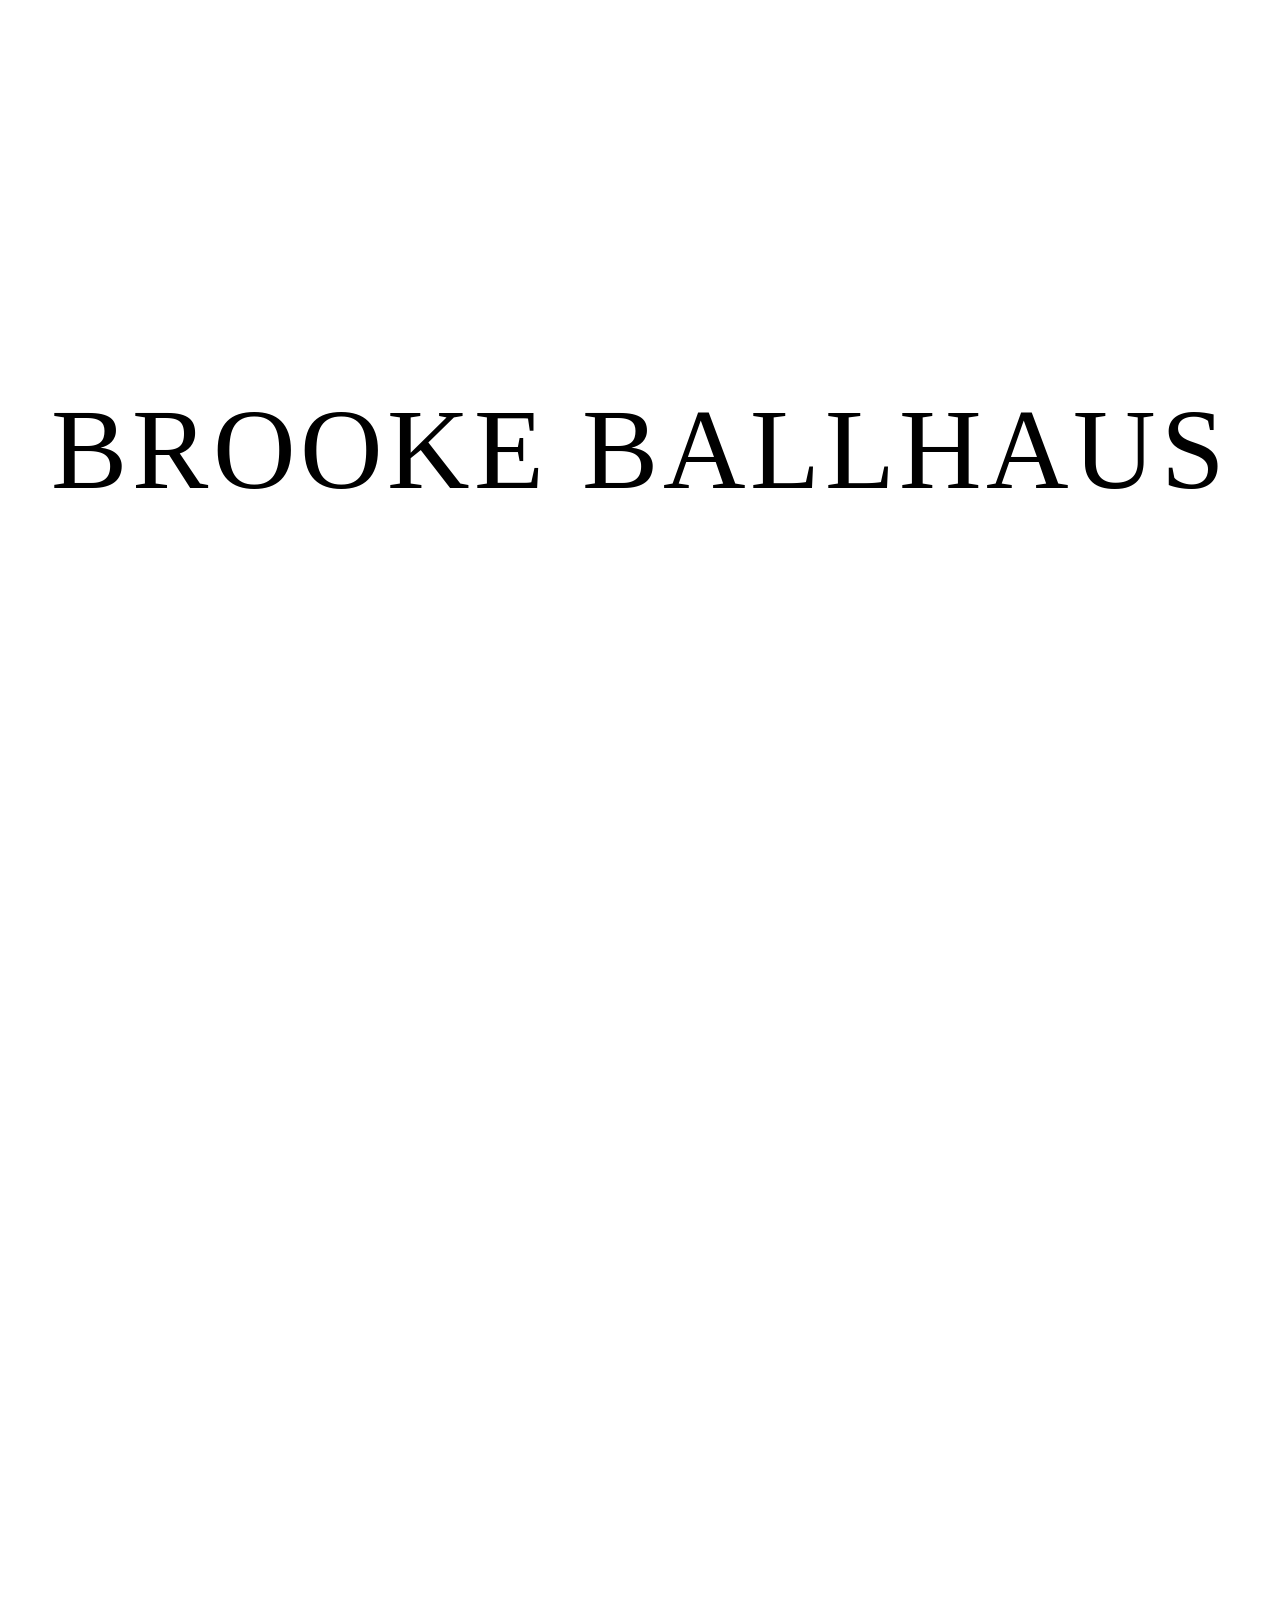
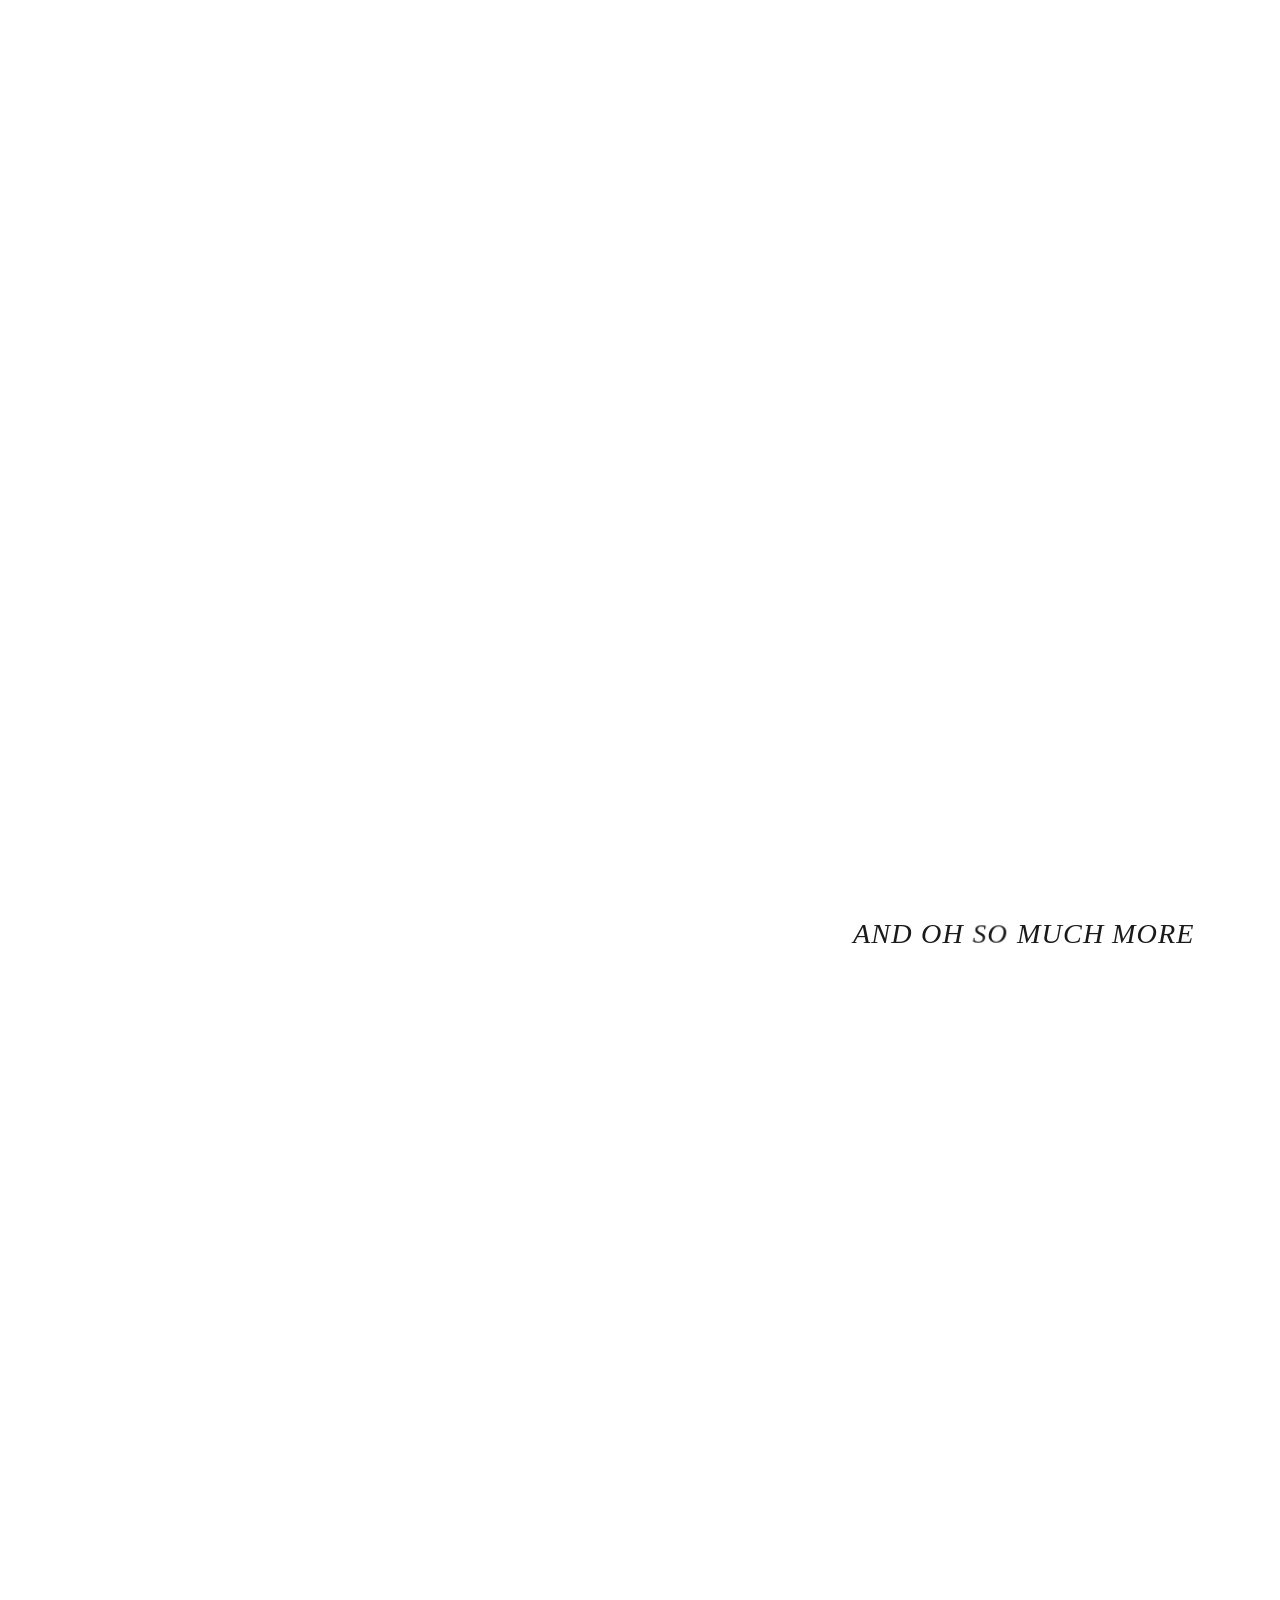
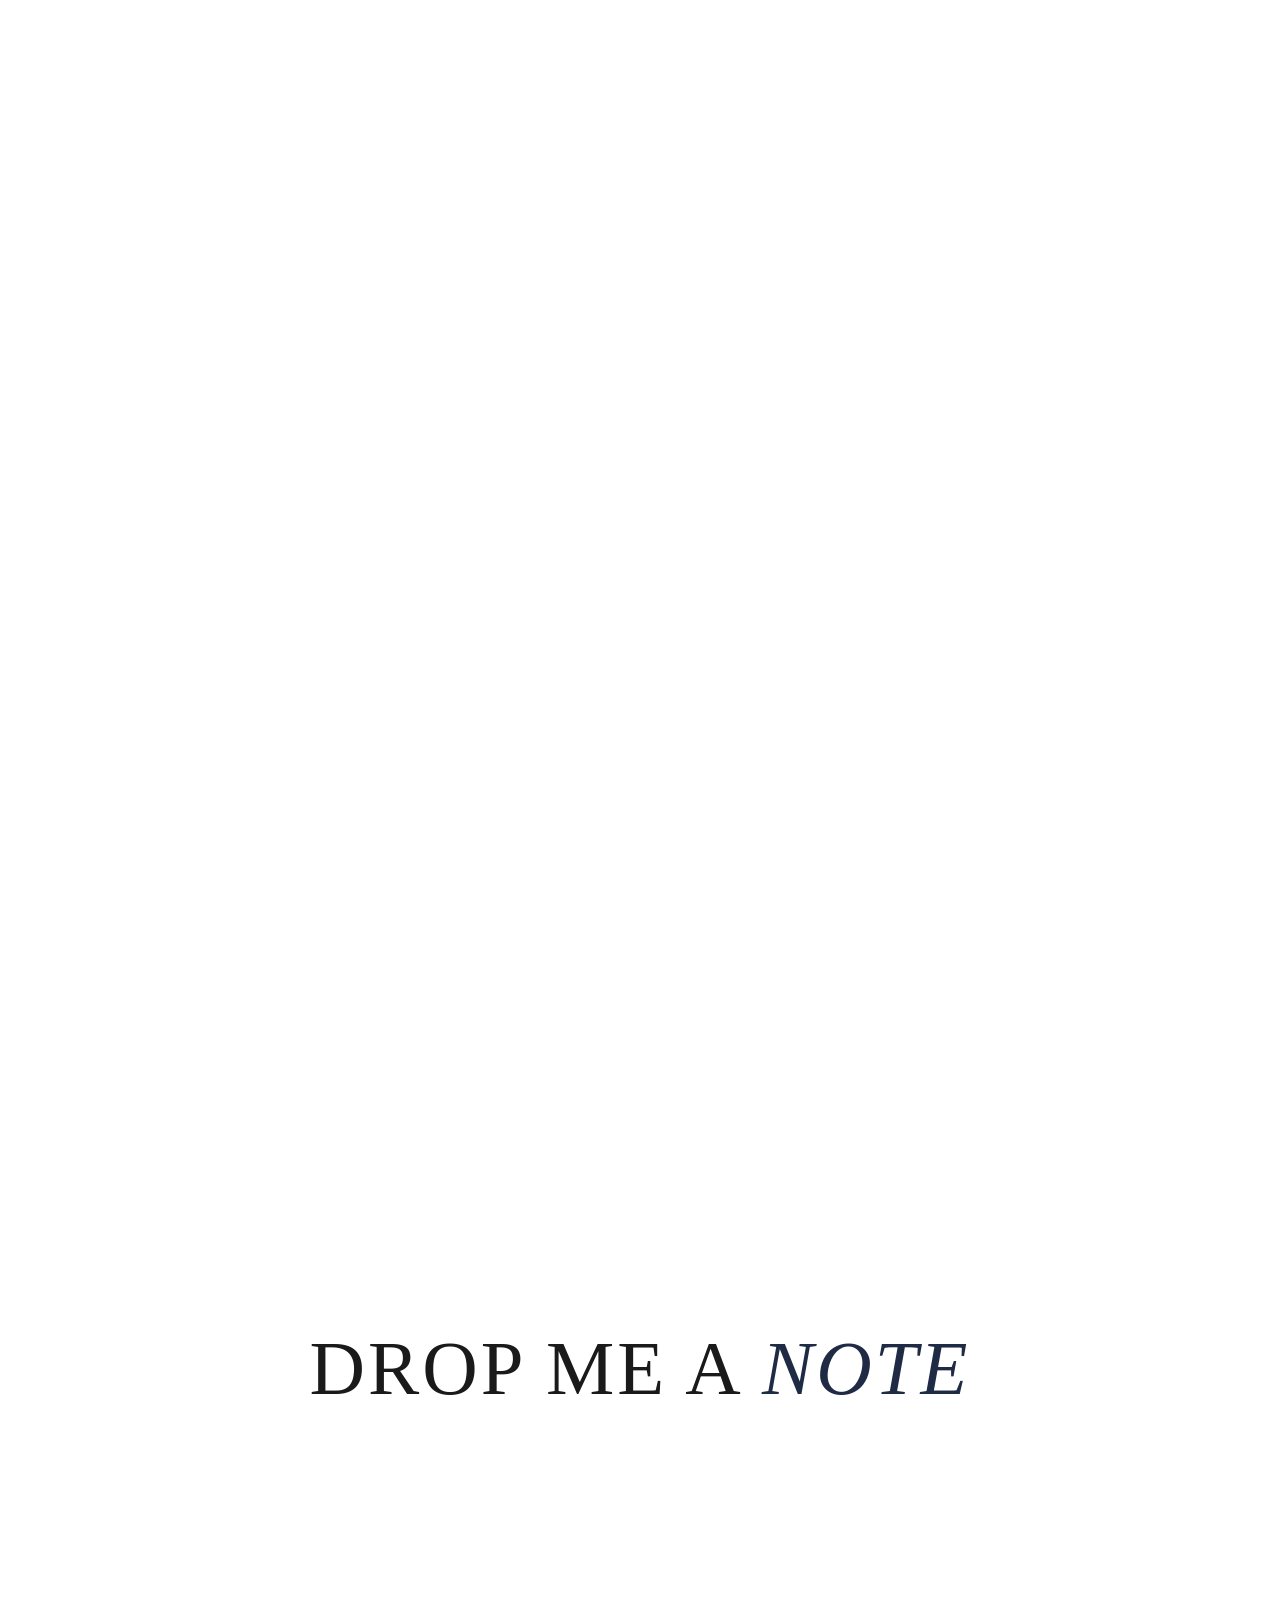
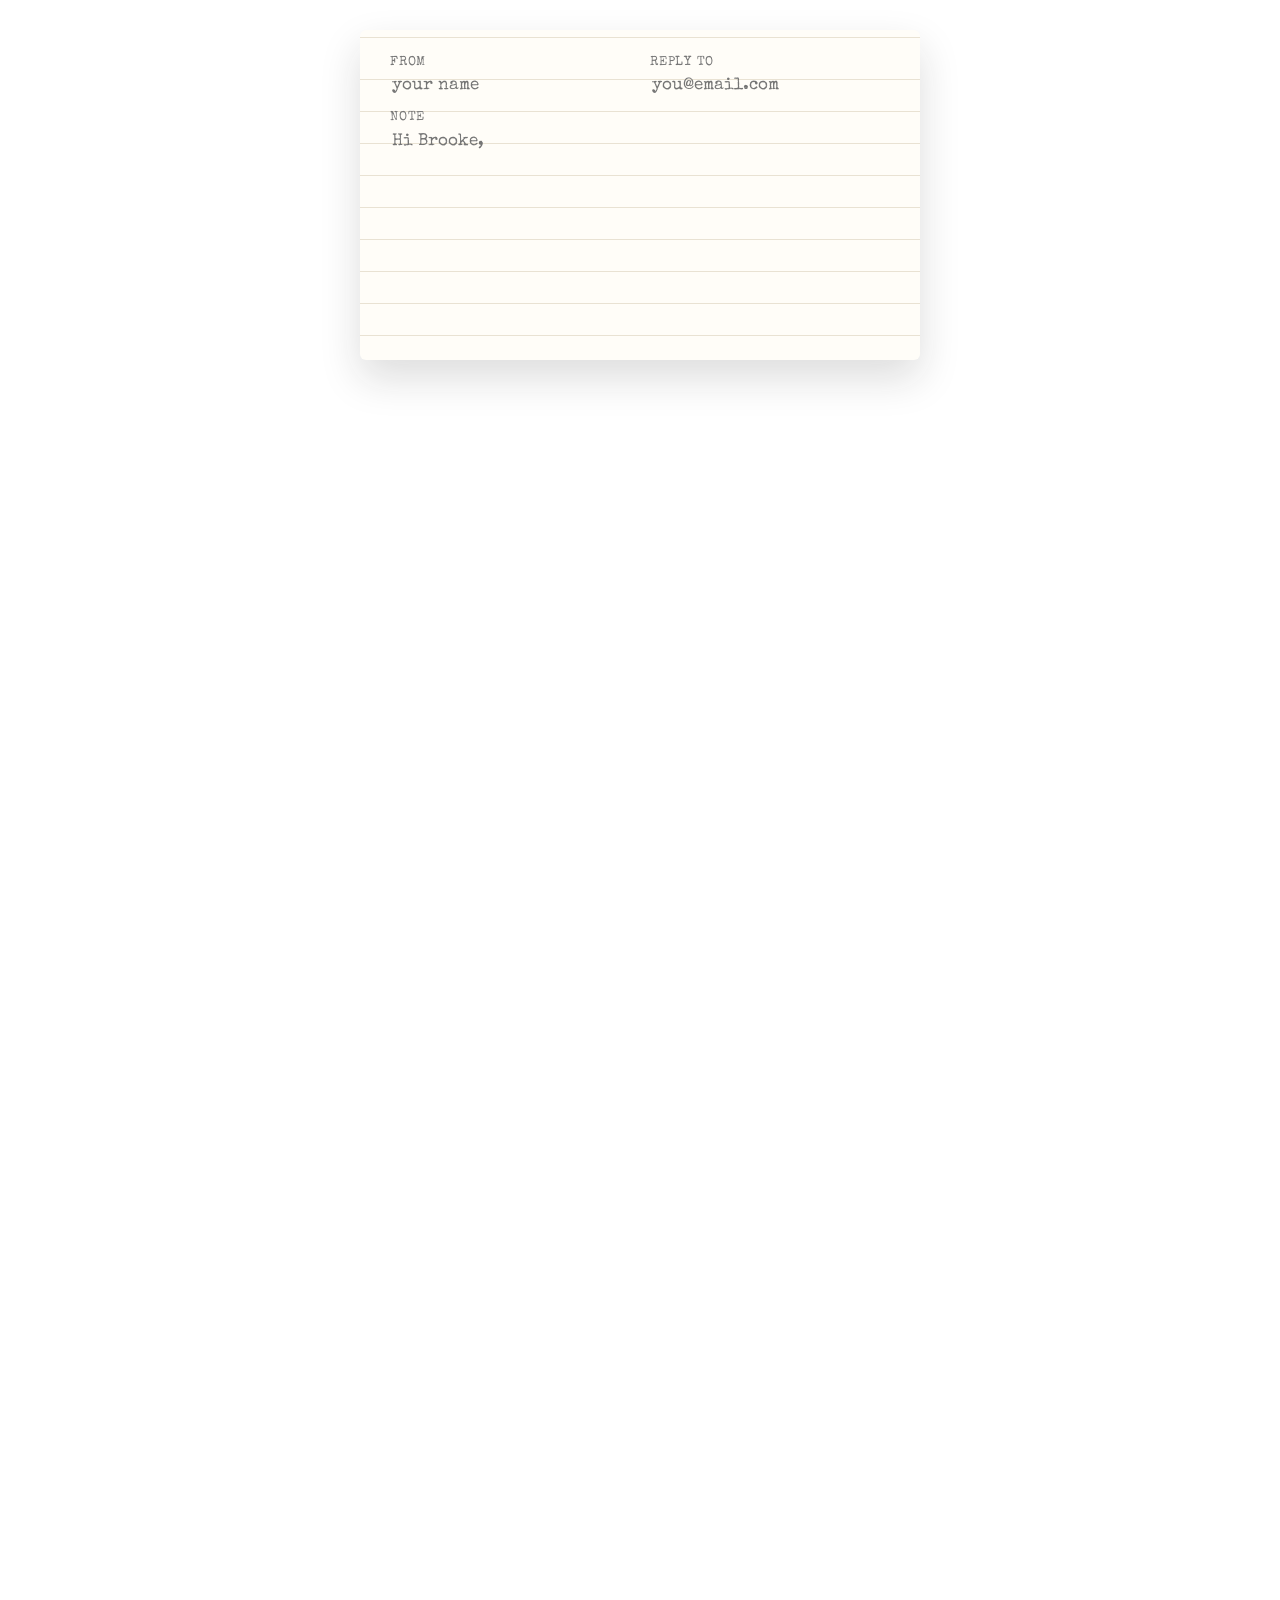
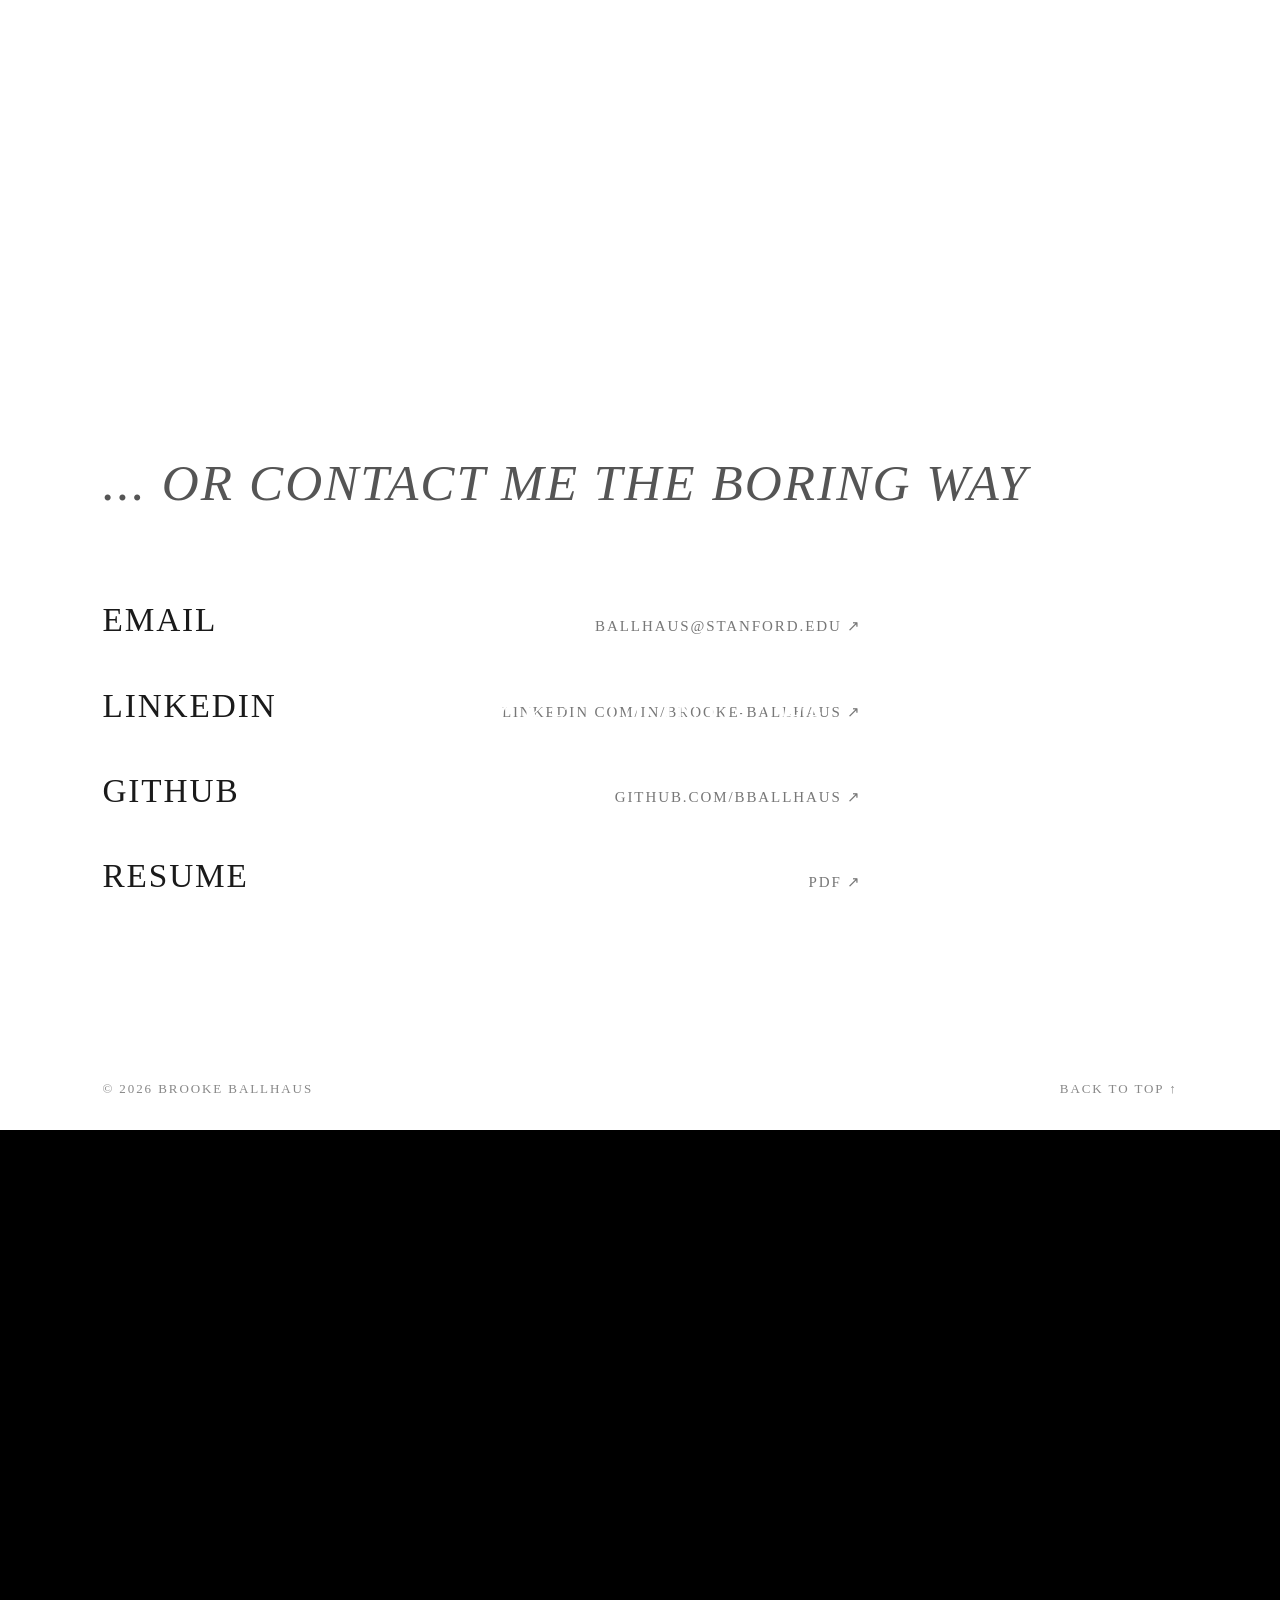
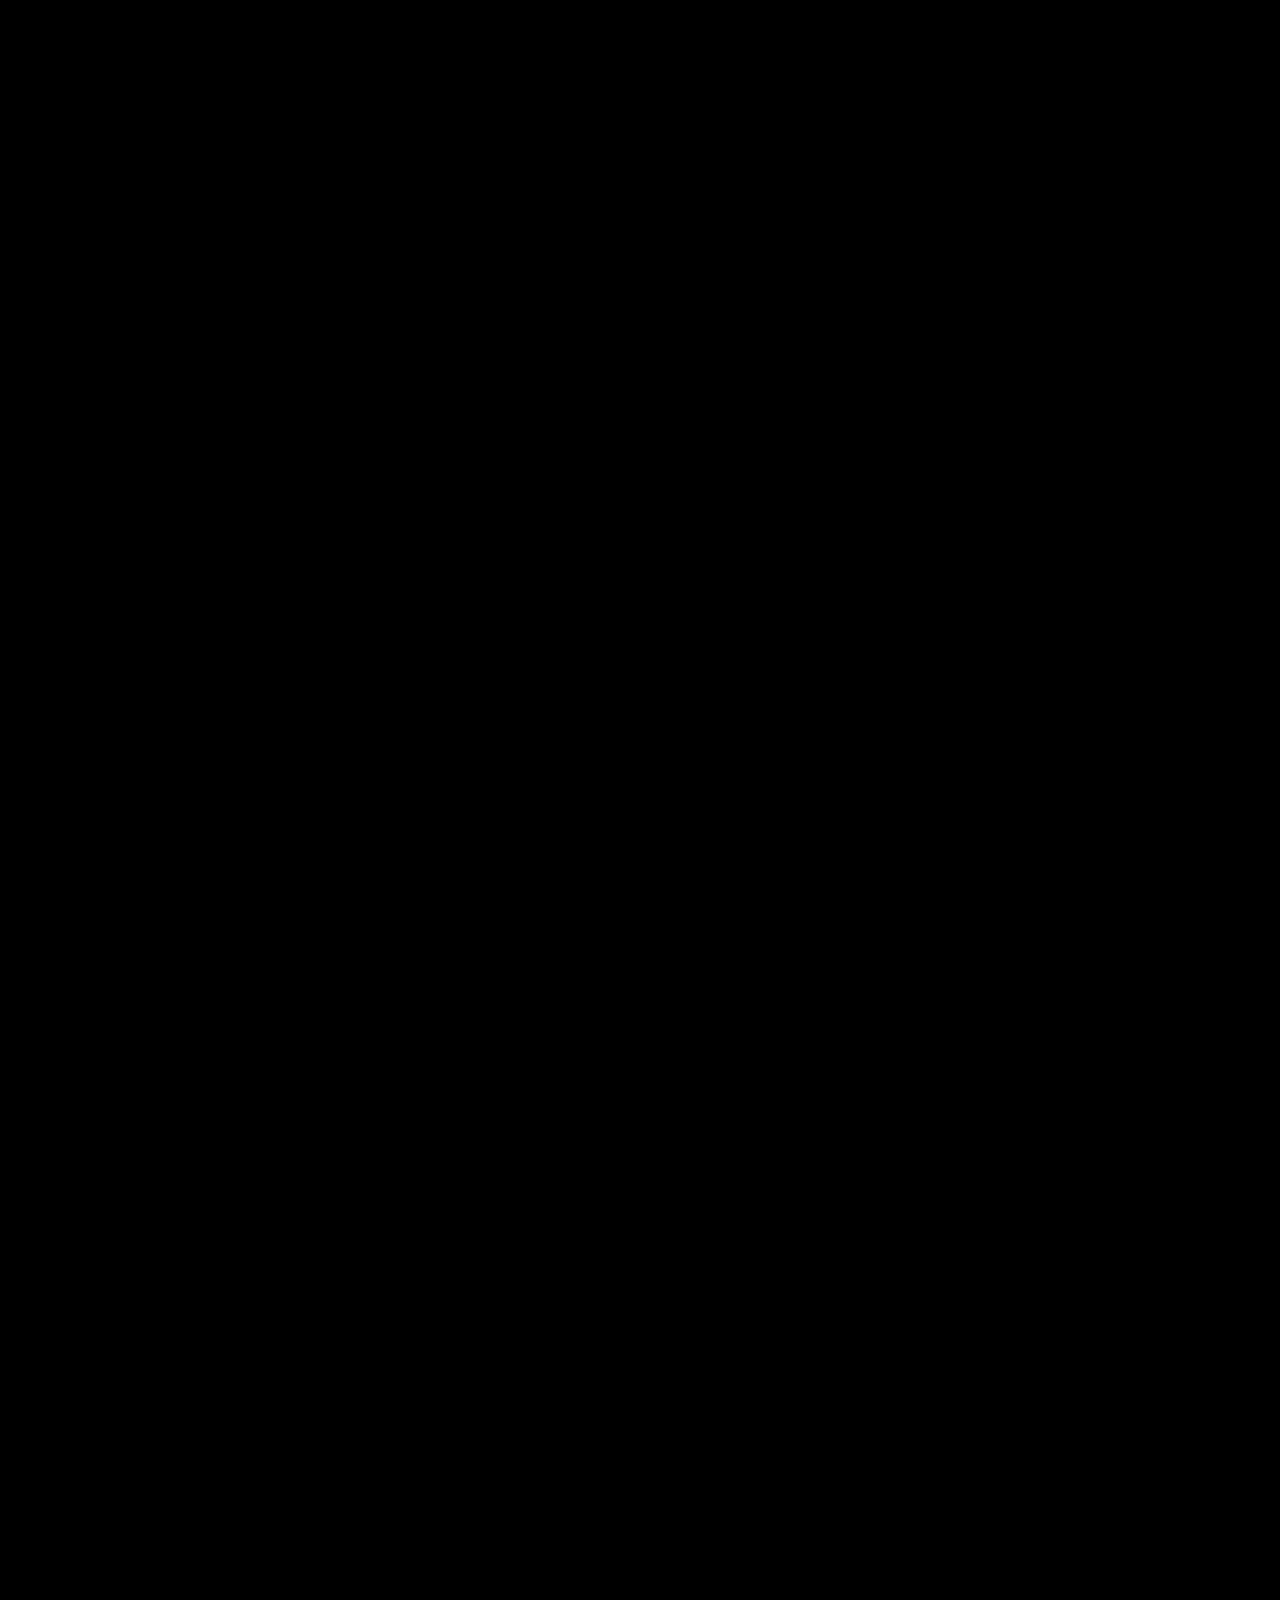
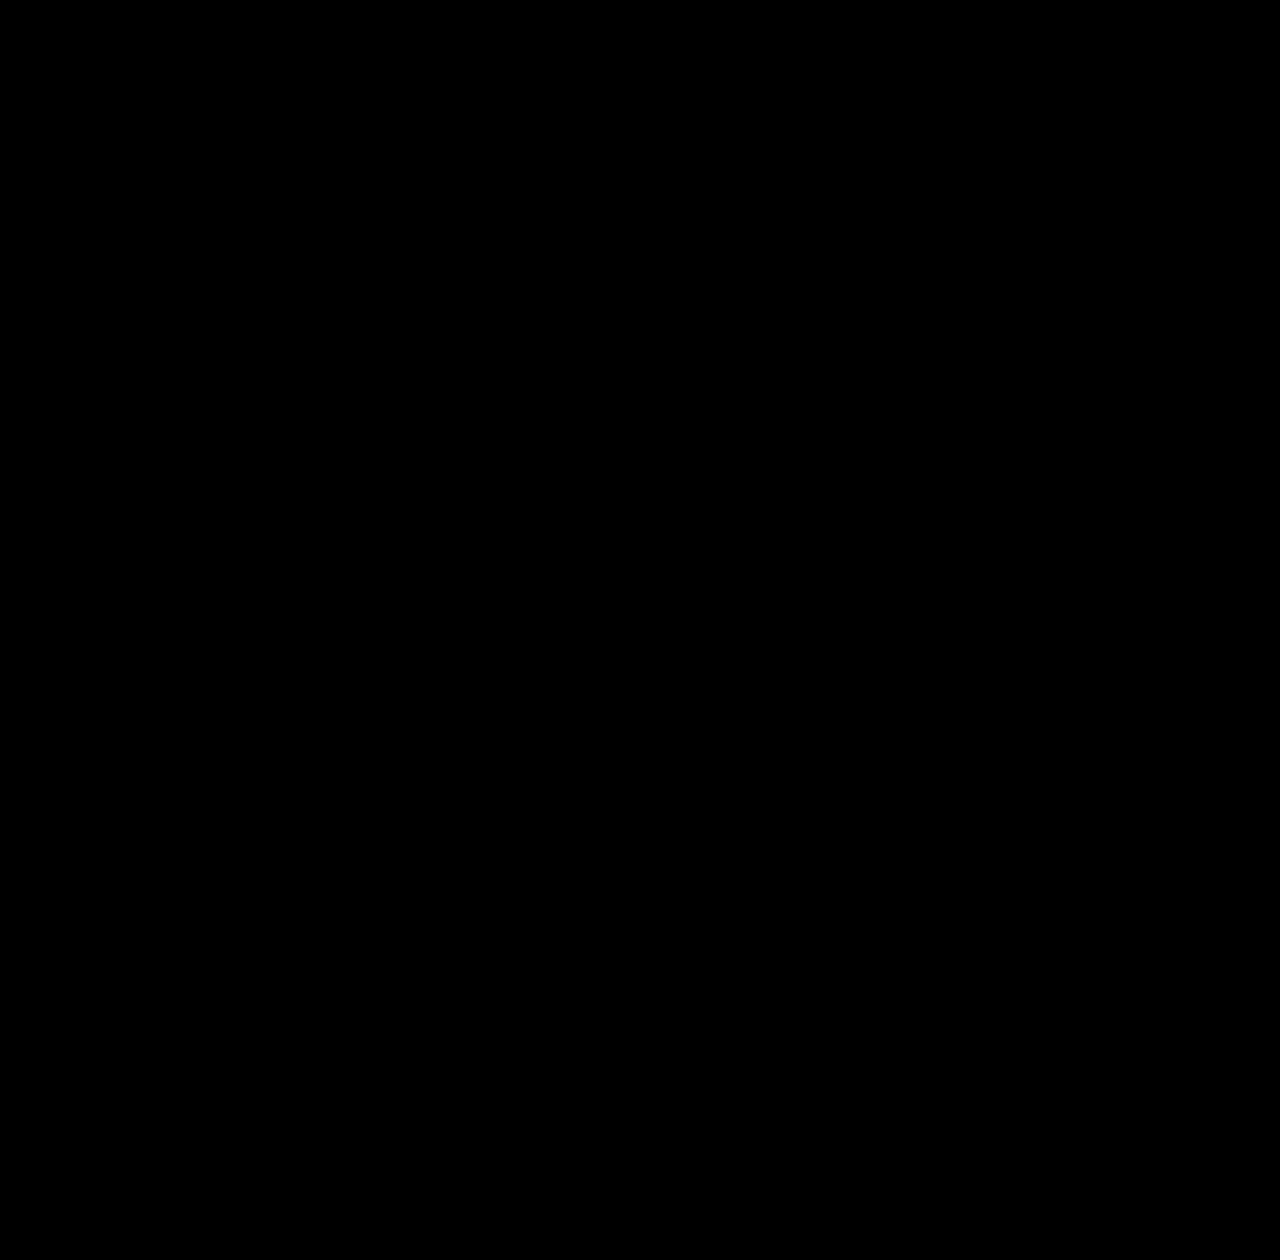
==== commit c54e05b4: "New design: flashing name intro, polaroid homepage, envelope note, Singularity ending, and polaroid " ====
--- a/public/index.html
+++ b/public/index.html
@@ -1,117 +1,283 @@
-<!DOCTYPE html>
-<html lang="en">
-<head>
-  <meta charset="utf-8">
-  <meta name="viewport" content="width=device-width, initial-scale=1">
-  <title>Brooke Ballhaus</title>
-  <meta name="description" content="Brooke Ballhaus: Stanford BS/MS in Computer Science (AI). Building AI systems grounded in human-centered design.">
-  <meta property="og:type" content="website">
-  <meta property="og:site_name" content="Brooke Ballhaus">
-  <meta property="og:title" content="Brooke Ballhaus">
-  <meta property="og:description" content="Brooke Ballhaus: Stanford BS/MS in Computer Science (AI). Building AI systems grounded in human-centered design.">
-  <meta property="og:url" content="https://brookeballhaus.com/">
-  <meta property="og:image" content="https://brookeballhaus.com/og-image.jpg">
-  <meta property="og:image:width" content="1200">
-  <meta property="og:image:height" content="630">
-  <meta property="og:image:alt" content="Brooke Ballhaus on the Main Quad at Stanford">
-  <meta name="twitter:card" content="summary_large_image">
-  <link rel="preconnect" href="https://fonts.googleapis.com">
-  <link rel="preconnect" href="https://fonts.gstatic.com" crossorigin>
-  <link href="https://fonts.googleapis.com/css2?family=Instrument+Serif:ital@0;1&family=Inter:wght@400;500&display=swap" rel="stylesheet">
-  <link rel="icon" href="/favicon.ico" sizes="48x48">
-  <link rel="icon" href="/favicon.svg" type="image/svg+xml">
-  <link rel="icon" href="/icon-192.png" sizes="192x192" type="image/png">
-  <link rel="apple-touch-icon" href="/apple-touch-icon.png">
-  <meta name="theme-color" content="#8c1515">
-  <link rel="stylesheet" href="style.css">
-</head>
-<body>
-  <header class="topbar">
-    <a href="index.html" class="mono">Brooke Ballhaus</a>
-    <nav class="mono"><a href="research.html">Academia</a><a href="products.html">Products</a><a href="resume.html">Resume</a><a href="index.html#contact">Contact</a></nav>
-    <span class="mono muted">Stanford, CA</span>
-  </header>
-
-  <section class="hero">
-    <div class="hero-text">
-      <p class="mono muted label">(00) — Computer Science · AI</p>
-      <div class="chips" aria-hidden="true"><span class="chip c1">Clinical NLP</span><span class="chip c2">Multi-agent RL</span><span class="chip c3">Interpretability</span><span class="chip c4">Product</span></div>
-      <h1><span class="h1a" data-speed="-0.12">Brooke</span><br><em class="h1b" data-speed="0.18">Ballhaus</em></h1>
-      <div class="hero-foot">
-        <p class="lede">BS/MS student at Stanford building AI systems that are technically rigorous and grounded in <span class="mk" data-mk="o"><em>human-centered</em></span> design.</p>
-        <p class="mono muted small">Scroll ↓</p>
-        <p class="typed-line mono small">Currently <span class="typed" data-phrases="teaching CS107 lab sections|building Rooted with Team Geckos|building Prose.ai|finishing an MS in AI at Stanford"></span><span class="caret"></span></p>
-      </div>
-    </div>
-    <figure class="hero-photo">
-      <img class="settle" src="portrait.jpg" alt="Brooke Ballhaus on the Stanford Main Quad">
-      <figcaption class="mono muted small">Main Quad, Stanford</figcaption>
-    </figure>
-  </section>
-
-  <section class="about section">
-    <p class="mono muted label">(01) — About</p>
-    <div class="about-grid">
-      <p class="about-text words">I'm an AI engineer building systems that separate what should be automated from what is <span class="mk" data-mk="o"><em>uniquely human</em></span>, empowering people to use AI and focus on what <span class="mk" data-mk="u2"><em>only they</em></span> can do.</p>
-      <div class="now reveal">
-        <p class="mono muted">Now</p>
-        <ul>
-          <li><span class="mono muted">01</span><span>Teaching <span class="mk" data-mk="u">CS107</span> lab sections at Stanford: C, memory and debugging</span></li>
-          <li><span class="mono muted">02</span><span>Building <a href="https://rooted-stanford.vercel.app/">Rooted</a>, an AI decision partner for PMs, with Team Geckos</span></li>
-          <li><span class="mono muted">03</span><span>Building Prose.ai, a website builder where plain-English specs compile into tested code</span></li>
-          <li><span class="mono muted">04</span><span>MS in Computer Science (AI) at Stanford, class of 2027</span></li>
-        </ul>
-      </div>
-    </div>
-  </section>
-
-  <section class="doors">
-    <a class="door" href="research.html">
-      <div class="door-art"><span class="cell"><img class="tile photo" src="img/research-showjumping.jpg" alt="" width="1200" height="900" loading="lazy" data-drift="0.04"></span><span class="cell"><img class="tile photo" src="img/research-pandemic.jpg" alt="" width="1200" height="900" loading="lazy" data-drift="-0.07"></span><span class="cell"><img class="tile photo" src="img/research-cot.jpg" alt="" width="1200" height="900" loading="lazy" data-drift="0.1"></span><span class="cell"><img class="tile photo" src="img/research-cycles.jpg" alt="" width="1200" height="900" loading="lazy" data-drift="-0.04"></span><span class="cell"><img class="tile photo" src="img/research-astar.jpg" alt="" width="1200" height="900" loading="lazy" data-drift="0.07"></span><span class="cell"><img class="tile photo" src="img/research-showjumping.jpg" alt="" width="1200" height="900" loading="lazy" data-drift="-0.1"></span></div>
-      <div class="door-label"><span class="mono">(02) · 06 projects</span><h2>Academia <span class="arrow">→</span></h2></div>
-    </a>
-    <a class="door" href="products.html">
-      <div class="door-art"><span class="cell"><img class="tile photo" src="img/product-civitas.jpg" alt="" width="1200" height="900" loading="lazy" data-drift="0.04"></span><span class="cell"><img class="tile photo" src="img/product-rooted.jpg" alt="" width="1200" height="900" loading="lazy" data-drift="-0.07"></span><span class="cell"><img class="tile photo" src="img/product-bookclubb.jpg" alt="" width="1200" height="900" loading="lazy" data-drift="0.1"></span><span class="cell"><img class="tile photo" src="img/product-saipiens.jpg" alt="" width="1200" height="900" loading="lazy" data-drift="-0.04"></span><span class="cell"><img class="tile photo" src="img/product-reellife.jpg" alt="" width="1200" height="900" loading="lazy" data-drift="0.07"></span><span class="cell"><img class="tile photo" src="img/product-rooted.jpg" alt="" width="1200" height="900" loading="lazy" data-drift="-0.1"></span></div>
-      <div class="door-label"><span class="mono">(03) · 05 builds</span><h2>Products <span class="arrow">→</span></h2></div>
-    </a>
-  </section>
-
-  <section id="contact" class="section contact">
-    <header class="section-head">
-      <p class="mono muted label">(04)</p>
-      <h2>Say <em>hello</em></h2>
-    </header>
-    <dl class="contact-list reveal">
-      <div><dt class="mono">GitHub</dt><dd><a href="https://github.com/bballhaus">github.com/bballhaus <span class="arrow">↗</span></a></dd></div>
-      <div><dt class="mono">Email</dt><dd><a href="mailto:ballhaus@stanford.edu">ballhaus@stanford.edu <span class="arrow">↗</span></a></dd></div>
-      <div><dt class="mono">Note</dt><dd><a href="#note">Drop me a note <span class="arrow">↓</span></a></dd></div>
-      <div><dt class="mono">LinkedIn</dt><dd><a href="https://www.linkedin.com/in/brooke-ballhaus">linkedin.com/in/brooke-ballhaus <span class="arrow">↗</span></a></dd></div>
-    </dl>
-  </section>
-
-  <section id="note" class="section note">
-    <header class="section-head">
-      <p class="mono muted label">(05)</p>
-      <h2>Drop me a <em>note</em></h2>
-    </header>
-    <form class="note-form reveal" action="mailto:ballhaus@stanford.edu" method="post" enctype="text/plain">
-      <p class="note-intro">Questions about my research, a project you're building, or a role you think I'd be a good fit for. I'd love to hear from you.</p>
-      <div class="note-fields">
-        <label><span class="mono muted">Your name</span><input name="name" type="text" autocomplete="name" required></label>
-        <label><span class="mono muted">Your email</span><input name="email" type="email" autocomplete="email" required></label>
-        <label class="hp" aria-hidden="true">Website<input name="website" type="text" tabindex="-1" autocomplete="off"></label>
-        <label class="wide"><span class="mono muted">Note</span><textarea name="message" rows="5" required placeholder="Hi Brooke,"></textarea></label>
-      </div>
-      <div class="note-actions">
-        <button class="btn" type="submit">Send note <span class="arrow">→</span></button>
-        <p class="mono muted small note-status" aria-live="polite">Goes straight to my inbox</p>
-      </div>
-    </form>
-  </section>
-
-  <footer class="mono muted small"><span>© 2026 Brooke Ballhaus</span><a href="#">Back to top ↑</a></footer>
-
-  <div class="progress" aria-hidden="true"><span></span></div>
-  <script src="motion.js"></script>
-</body>
-</html>
+<!DOCTYPE html><html lang="en"><head><meta charset="utf-8"><meta name="viewport" content="width=device-width,initial-scale=1"><title>Brooke Ballhaus</title>
+<meta name="description" content="Brooke Ballhaus: Stanford BS/MS in Computer Science (AI). Product, academia, showjumping, polo, triathlon and more.">
+<meta property="og:type" content="website"><meta property="og:site_name" content="Brooke Ballhaus"><meta property="og:title" content="Brooke Ballhaus">
+<meta property="og:url" content="https://brookeballhaus.com/"><meta property="og:image" content="https://brookeballhaus.com/og-image.jpg"><meta name="twitter:card" content="summary_large_image">
+<link rel="icon" href="/favicon.ico" sizes="48x48"><link rel="icon" href="/favicon.svg" type="image/svg+xml"><link rel="apple-touch-icon" href="/apple-touch-icon.png"><meta name="theme-color" content="#1f2a44">
+<link href="https://fonts.googleapis.com/css2?family=Instrument+Serif:ital@0;1&family=Inter:wght@400;500;800&family=Bodoni+Moda:ital,wght@1,500&family=Space+Grotesk:wght@700&family=DM+Serif+Display&family=Syne:wght@800&family=Caveat:wght@500&family=Special+Elite&display=swap" rel="stylesheet">
+<style>
+*{box-sizing:border-box;margin:0}
+:root{--cream:#ffffff;--ink:#1a1a1a;--accent:#1f2a44;--serif:"Times New Roman",Times,serif}
+body{background:var(--cream);color:var(--ink);font:16px/1.6 var(--serif);overflow-x:hidden}
+a{color:inherit;text-decoration:none}
+.top{position:fixed;inset:0 0 auto;display:flex;justify-content:space-between;padding:22px 40px;z-index:30;opacity:0;transition:opacity .4s;pointer-events:none}
+.top.on{opacity:1;pointer-events:auto}.top nav{display:flex;gap:28px}
+.serif{font-family:var(--serif);font-weight:400}
+
+/* 1. intro */
+.stage{height:210vh;position:relative}
+.intro{height:100vh;position:sticky;top:0;display:grid;place-items:center;overflow:hidden;background:#fff;color:#000}
+.intro.inv{background:#000;color:#fff}
+.name{width:max-content;font-family:var(--serif);font-weight:400;font-size:13.5vw;line-height:1;letter-spacing:-.03em;white-space:nowrap;user-select:none}
+.name .ch{display:inline-block;will-change:transform;white-space:pre}
+.hint{position:absolute;bottom:28px;font-size:12px;letter-spacing:.16em;text-transform:uppercase;opacity:0;transition:opacity .8s}.hint.on{opacity:.6}
+
+/* 2. polaroids */
+.reel{height:640vh;position:relative}
+.reel-pin{position:sticky;top:0;height:100vh;overflow:hidden}
+.pol{position:absolute;left:50%;top:38%;width:min(19vw,270px);background:#fff;padding:12px 12px 46px;box-shadow:0 18px 40px rgba(26,26,26,.18),0 2px 6px rgba(26,26,26,.08);opacity:0;will-change:transform}
+.pol img{display:block;width:100%;height:auto;aspect-ratio:4/5;object-fit:cover}
+.pol figcaption{position:absolute;left:0;right:0;bottom:14px;text-align:center;font-family:"Special Elite","Courier New",monospace;font-size:15px;color:#333}
+.word{position:absolute;top:70%;left:50%;font-family:var(--serif);font-size:clamp(44px,5.4vw,88px);line-height:1;letter-spacing:-.02em;white-space:nowrap;opacity:0;will-change:transform}
+.word.more{font-style:italic}
+.word.more{opacity:1;font-style:italic;font-size:clamp(34px,3.6vw,58px)}
+.mw{display:inline-block;opacity:0;will-change:transform}
+.spol{cursor:pointer;transition:box-shadow .3s}
+.spol:hover{box-shadow:0 28px 60px rgba(26,26,26,.28)}
+
+/* 3. note */
+.notes{height:420vh;position:relative}
+.notes-pin{position:sticky;top:0;height:100vh;overflow:hidden;display:grid;place-items:center;perspective:1400px}
+.notes h2{position:absolute;top:9vh;left:0;right:0;text-align:center;font-family:var(--serif);font-weight:400;font-size:clamp(48px,6vw,96px);line-height:1}
+.notes h2 em{color:var(--accent)}
+.mail{position:relative;width:min(560px,86vw);height:340px;margin-top:20vh}
+.paper{position:absolute;left:0;right:0;bottom:0;margin:auto;height:330px;background:#fffdf8;border-radius:6px;box-shadow:0 18px 40px rgba(26,26,26,.15);padding:26px 30px;z-index:3;transform-origin:50% 100%;
+ background-image:repeating-linear-gradient(#fffdf8 0 31px,#e9e2d3 31px 32px);background-position:0 18px}
+.paper label{display:block;font:13px "Special Elite","Courier New",monospace;color:#777;text-transform:uppercase;letter-spacing:.06em}
+.paper input,.paper textarea{width:100%;border:0;background:transparent;font:17px/32px "Special Elite","Courier New",monospace;color:var(--ink);outline:none;resize:none}
+.paper .row{display:grid;grid-template-columns:1fr 1fr;gap:20px}
+.paper .hp{position:absolute;left:-9999px}
+.env{position:absolute;left:50%;bottom:-6px;width:min(600px,92vw);height:300px;transform:translateX(-50%);z-index:4;opacity:0}
+.env .back{position:absolute;inset:0;background:#e7d9bf;border-radius:6px;z-index:-1}
+.env .front{position:absolute;inset:0;background:linear-gradient(to top right,#ddcdad 50%,transparent 50.2%) left/50.1% 100% no-repeat,linear-gradient(to top left,#e2d3b5 50%,transparent 50.2%) right/50.1% 100% no-repeat;border-radius:6px;z-index:5}
+.env .bottom{position:absolute;left:0;right:0;bottom:0;height:62%;background:linear-gradient(to top,#d9c8a6,#e0d0b0);clip-path:polygon(0 100%,100% 100%,100% 30%,50% 0,0 30%);border-radius:0 0 6px 6px;z-index:6}
+.env .flap{position:absolute;left:0;right:0;top:0;height:56%;background:#d3c19c;clip-path:polygon(0 0,100% 0,50% 100%);transform-origin:50% 0;z-index:7}
+.env .stamp{position:absolute;right:22px;top:20px;width:56px;height:66px;background:var(--accent);border:4px dotted #fff;outline:2px solid var(--accent);color:#fff;font:italic 15px var(--serif);display:grid;place-items:center;z-index:8;opacity:0}
+.env .sent{position:absolute;left:28px;bottom:26px;z-index:8;font:16px "Special Elite",monospace;color:#5a4a2c;opacity:0}
+.status{position:absolute;bottom:7vh;left:0;right:0;text-align:center;font-family:var(--serif);font-size:19px;color:#666}
+
+/* 4. boring contacts */
+.boring{min-height:100vh;display:flex;flex-direction:column;justify-content:center;padding:12vh 8vw}
+.boring h3{font-family:var(--serif);font-weight:400;font-style:italic;font-size:clamp(34px,4vw,60px);margin-bottom:6vh;color:#555}
+.boring ul{list-style:none;padding:0;max-width:760px}
+.boring li a{display:flex;justify-content:space-between;align-items:baseline;padding:16px 0;font-family:var(--serif);font-size:clamp(26px,2.6vw,38px);transition:padding .25s,color .25s}
+.boring li a span{font:15px var(--serif);color:#777}
+.boring li a:hover{padding-left:14px;color:var(--accent)}
+footer{padding:30px 8vw;color:#888;font-size:13px;display:flex;justify-content:space-between}
+.switch{position:fixed;right:16px;bottom:16px;z-index:40;background:#fff;color:#000;border:1px solid #000;padding:8px 12px;font-size:12px;cursor:pointer}
+
+/* empty note poof */
+.puff{position:absolute;left:50%;top:50%;width:90px;height:90px;margin:-45px;border-radius:50%;background:#fff;opacity:0;z-index:6;filter:blur(2px);box-shadow:0 0 30px rgba(255,255,255,.9)}
+.sad{position:absolute;left:50%;top:50%;transform:translate(-50%,-50%);z-index:7;opacity:0;text-align:center}
+.sad svg{width:120px;height:120px}
+.sad p{font:26px Caveat,cursive;color:#555;margin-top:6px}
+
+/* the singularity: the contacts page twists and gets pulled into a single point, then black, then white text */
+.sing{height:470vh;position:relative;background:#000}
+.sing-pin{position:sticky;top:0;height:100vh;overflow:hidden;display:grid;place-items:center;background:#000}
+.page{position:absolute;inset:0;background:#fff;z-index:2}
+.page .boring{height:100vh;min-height:0}
+.lastfoot{position:absolute;left:0;right:0;bottom:0}
+#drain{position:absolute;inset:0;width:100%;height:100%;z-index:3;display:none}
+.uhoh{position:absolute;z-index:5;max-width:760px;padding:0 6vw;text-align:center;color:#fff}
+.uhoh b{display:block;font:400 clamp(72px,10vw,150px)/1 var(--serif);margin-bottom:18px;opacity:0}
+.uhoh p{font:clamp(24px,2.6vw,38px)/1.25 var(--serif);opacity:0}
+.uhoh p em{font-style:italic}
+.uhoh a{display:inline-block;margin-top:34px;font:17px var(--serif);color:#fff;border:1px solid #fff;padding:9px 20px;border-radius:999px;opacity:0;transition:background .2s,color .2s}
+.uhoh a:hover{background:#fff;color:#000}
+
+/* 2026-11-19: spaced capitals everywhere (typewriter bits stay as they are) */
+body{text-transform:uppercase;letter-spacing:.12em}
+.name,.word,.notes h2,.boring h3,.uhoh b{letter-spacing:.04em!important}
+.pol figcaption,.paper,.paper *,.env .sent,.env .stamp,.sad p{text-transform:none;letter-spacing:normal}
+.word{font-size:clamp(34px,4vw,66px)}
+.word.more{font-size:clamp(22px,2.2vw,38px)}
+.top{font-size:14px}.top a.serif{font-size:17px!important;white-space:nowrap}
+</style><style>
+</style>
+</head><body>
+<header class="top"><a class="serif" style="font-size:20px" href="index.html">Brooke Ballhaus</a><nav><a href="products.html">Product</a><a href="research.html">Academia</a><a href="showjumping.html">Showjumping</a><a href="polo.html">Polo</a><a href="triathlon.html">Triathlon</a><a href="thoughts.html">Thoughts</a><a href="resume.html">Resume</a><a href="#contact">Contact</a></nav></header>
+
+<div class="stage" id="stage"><div class="intro" id="intro"><h1 class="name" id="name" aria-label="Brooke Ballhaus">Brooke Ballhaus</h1><span class="hint" id="hint">Scroll</span></div></div>
+
+<div class="reel" id="reel"><div class="reel-pin">
+ <figure class="pol" data-x="-30" data-r="-6"><img src="img/polaroids/product.jpg" width="560" height="700" alt="Product photo"><figcaption></figcaption></figure>
+ <figure class="pol" data-x="0" data-r="3"><img src="img/polaroids/academia.jpg" width="560" height="700" alt="Brooke on the Main Quad at Stanford"><figcaption>Main Quad, Stanford</figcaption></figure>
+ <figure class="pol spol" data-x="30" data-r="-3" data-href="showjumping.html"><img src="img/polaroids/showjumping.jpg" width="560" height="700" alt="Brooke showjumping"><figcaption>Showjumping</figcaption></figure>
+ <figure class="pol spol" data-x="31" data-r="4" data-href="polo.html"><img src="img/polaroids/polo.jpg" width="560" height="700" alt="Brooke playing polo"><figcaption>Polo</figcaption></figure>
+ <figure class="pol spol" data-x="29" data-r="-7" data-href="triathlon.html"><img src="img/polaroids/triathlon.jpg" width="560" height="700" alt="Brooke with a triathlon medal"><figcaption>Triathlon</figcaption></figure>
+ <figure class="pol spol" data-x="30.5" data-r="2" data-href="thoughts.html"><img src="img/polaroids/thoughts.jpg" width="560" height="700" alt="Brooke with her horse"><figcaption>Thoughts</figcaption></figure>
+ <a class="word" data-x="-30" href="products.html">Product</a>
+ <a class="word" data-x="0" href="research.html">Academia</a>
+ <span class="word more" data-x="30" id="moreline"><span class="mw">And</span> <span class="mw">oh</span> <span class="mw">so</span> <span class="mw">much</span> <span class="mw">more</span></span>
+</div></div>
+
+<div class="notes" id="contact"><div class="notes-pin" id="npin">
+ <h2>Drop me a <em>note</em></h2>
+ <div class="mail" id="mail">
+  <form class="paper" id="paper" autocomplete="on">
+   <div class="row"><div><label for="nn">From</label><input id="nn" name="name" placeholder="your name" required></div><div><label for="ne">Reply to</label><input id="ne" name="email" type="email" placeholder="you@email.com" required></div></div>
+   <label class="hp" aria-hidden="true">Website<input name="website" tabindex="-1" autocomplete="off"></label>
+   <label for="nm" style="margin-top:8px">Note</label><textarea id="nm" name="message" rows="4" placeholder="Hi Brooke," required></textarea>
+  </form>
+  <div class="env" id="env"><div class="back"></div><div class="front"></div><div class="bottom"></div><div class="flap" id="flap"></div><div class="stamp" id="stamp">B.B.</div><div class="sent" id="sentlbl">to: Brooke's inbox</div></div>
+  <div class="puff"></div><div class="puff"></div><div class="puff"></div><div class="puff"></div><div class="puff"></div><div class="puff"></div><div class="puff"></div>
+  <div class="sad" id="sad"><svg viewBox="0 0 120 120" fill="none" stroke="#1a1a1a" stroke-width="4" stroke-linecap="round"><path d="M60 8c30 1 52 22 51 53-1 30-23 51-53 50C28 110 8 88 9 58 10 29 31 7 60 8z"/><path d="M42 46v6M78 46v6"/><path d="M38 86c12-12 32-12 44 0"/><path d="M84 56c-2 5-3 9 0 11 3 1 5-2 3-6-1-2-2-3-3-5z" fill="#a9cbe3" stroke="#6f9fc4" stroke-width="2"/></svg><p>nothing to send...</p></div>
+ </div>
+ <p class="status" id="nstatus" hidden></p>
+</div></div>
+
+<div class="sing" id="sing"><div class="sing-pin">
+ <div class="page" id="lastpage"><section class="boring">
+ <h3>... or contact me the boring way</h3>
+ <ul>
+  <li><a href="mailto:ballhaus@stanford.edu">Email <span>ballhaus@stanford.edu ↗</span></a></li>
+  <li><a href="https://www.linkedin.com/in/brooke-ballhaus">LinkedIn <span>linkedin.com/in/brooke-ballhaus ↗</span></a></li>
+  <li><a href="https://github.com/bballhaus">GitHub <span>github.com/bballhaus ↗</span></a></li>
+  <li><a href="Brooke_Ballhaus_Resume.pdf">Resume <span>PDF ↗</span></a></li>
+ </ul>
+</section>
+<footer class="lastfoot"><span>© 2026 Brooke Ballhaus</span><a href="#">Back to top ↑</a></footer>
+ </div>
+ <canvas id="drain"></canvas>
+ <div class="uhoh" id="uhoh"><b>Uh oh!</b><p>You went too far and got sucked up into <em>The Singularity</em>.</p><a href="#" onclick="scrollTo({top:0});return false">Escape to the top ↑</a></div>
+</div></div>
+
+<script>
+const clamp=(v,a=0,b=1)=>Math.max(a,Math.min(b,v)),ease=t=>1-Math.pow(1-t,3),seg=(p,a,b)=>clamp((p-a)/(b-a));
+const prog=el=>{const r=el.getBoundingClientRect();return clamp(-r.top/(el.offsetHeight-innerHeight))};
+const still=matchMedia('(prefers-reduced-motion: reduce)').matches;
+
+/* intro flash + font cycling */
+let fonts=true;
+const FONTS=['var(--serif)|400|normal|-.03em','"Instrument Serif",serif|400|normal|-.03em','Inter,sans-serif|800|normal|-.06em','"Bodoni Moda",serif|500|italic|-.03em','"Space Grotesk",sans-serif|700|normal|-.05em','"DM Serif Display",serif|400|normal|-.03em','Syne,sans-serif|800|normal|-.05em'];
+const intro=document.getElementById('intro'),name=document.getElementById('name'),hint=document.getElementById('hint');
+function setFont(i){const [f,w,s,l]=FONTS[i%FONTS.length].split('|');Object.assign(name.style,{fontFamily:f,fontWeight:w,fontStyle:s,letterSpacing:l,fontSize:''});
+ const max=innerWidth*.92,wd=name.getBoundingClientRect().width;if(wd>max)name.style.fontSize=(13.5*max/wd)+'vw'} // keep every font on screen
+let running=false,timer;
+let wasInv=false;function stopFlash(){wasInv=intro.classList.contains('inv');clearInterval(timer);running=false;intro.classList.remove('inv');setFont(0)}
+function flash(n){ // 400ms per state = 2.5 flashes/sec, under the 3/sec seizure-safety limit
+ if(still||running)return;running=true;let i=0;
+ timer=setInterval(()=>{intro.classList.toggle('inv');if(fonts)setFont(i+1);i++;if(i===8)hint.classList.add('on');if(n&&i>=n){stopFlash()}},400)}
+Promise.all(FONTS.map(x=>{const [f,w,st]=x.split('|');return document.fonts.load(`${st} ${w} 100px ${f}`).catch(()=>0)})).then(()=>setTimeout(()=>flash(0),300)); // load every font first, then loop until you scroll
+
+name.innerHTML=[...'Brooke Ballhaus'].map(c=>`<span class="ch" aria-hidden="true">${c}</span>`).join('');
+const chs=[...name.querySelectorAll('.ch')],mid=(chs.length-1)/2,stage=document.getElementById('stage');
+const mix=(a,b,t)=>a.map((v,i)=>Math.round(v+(b[i]-v)*t));
+function introScroll(){const p=prog(stage);if(p>0&&running)stopFlash();if(p===0&&!running&&!still&&document.fonts.status==='loaded')flash(0);
+ const t=Math.min(1,p/.9)**1.3*Math.PI/2;
+ chs.forEach((c,i)=>{const d=(i-mid)/mid;const x=d*65*Math.sin(t),y=-(95+Math.abs(d)*10)*(1-Math.cos(t))-35*Math.sin(t)*(1-Math.abs(d)*.6);
+  c.style.transform=`translate(${x}vw,${y}vh) rotate(${d*75*Math.sin(t)}deg)`});
+ const k=Math.min(1,p/.3);intro.style.background=p>0?`rgb(${mix(wasInv?[0,0,0]:[255,255,255],[255,255,255],k)})`:'';intro.style.color=p>0?`rgb(${mix(wasInv?[255,255,255]:[0,0,0],[26,26,26],k)})`:'';
+ hint.style.opacity=p>0?0:''}
+
+/* polaroids: photo i spins in during its quarter, its word slams right after */
+const reel=document.getElementById('reel'),pols=[...document.querySelectorAll('.pol')],words=[...document.querySelectorAll('.word')],topics=[...document.querySelectorAll('.topic')];
+const K=[[0,-95,-40,-900,.4],[.35,-62,30,-560,.6],[.7,-30,-10,-160,.92]];
+function path(t,fx,fr){if(t<=.35){const u=t/.35;return [-95+33*u,-40+70*u,-900+340*u,.4+.2*u]}if(t<=.7){const u=(t-.35)/.35;return [-62+32*u,30-40*u,-560+400*u,.6+.32*u]}
+ const u=(t-.7)/.3;return [-30+(fx+30)*u,-10+10*u,-160+(fr+160)*u,.92+.08*u]}
+function slam(el,t,base){const e=t<.7?t/.7:1,ov=t<.7?0:Math.sin((t-.7)/.3*Math.PI)*.06;el.style.opacity=t>0?1:0;el.style.transform=`${base} translateY(${(1-ease(e))*-55}vh) scale(${2.2-1.2*e-ov})`}
+const rowPols=pols.filter(x=>!x.classList.contains('spol')),stack=pols.filter(x=>x.classList.contains('spol'));
+const moreline=document.getElementById('moreline'),mws=[...moreline.querySelectorAll('.mw')];
+let spread=0,spreadTo=0,hovered=-1,landed=false,lastP=0;
+function place(pol,t,extra){const [x,y,r,s]=path(t,+pol.dataset.x,+pol.dataset.r);pol.style.opacity=t>0?1:0;
+ const e=extra||{dx:0,dy:0,dr:0,ds:0};pol.style.transform=`translate(-50%,-50%) translate(${x+e.dx}vw,${y+e.dy}vh) rotate(${r+e.dr}deg) scale(${s+e.ds})`}
+function slamWord(el,t){const e=t<.7?t/.7:1,ov=t<.7?0:Math.sin((t-.7)/.3*Math.PI)*.06;el.style.opacity=t>0?1:0;el.style.transform=`translateY(${(1-ease(e))*-55}vh) scale(${2.2-1.2*e-ov})`}
+function reelScroll(){const p=prog(reel);lastP=p;
+ rowPols.forEach((pol,i)=>{const a=i*.15;place(pol,ease(seg(p,a,a+.1)),{dx:0,dy:spread*6,dr:0,ds:-spread*.1});if(spread>.01)pol.style.opacity=1-spread*.92});
+ words.slice(0,2).forEach(w=>w.style.filter=`opacity(${1-spread*.92})`);
+ words.slice(0,2).forEach((w,i)=>{const a=i*.15+.105;slam(w,seg(p,a,a+.04),`translateX(calc(-50% + ${+w.dataset.x}vw))`)});
+ moreline.style.transform='translateX(calc(-50% + 30vw))';
+ // the topic stack: first card + "And", then three more land on top with "oh", "so", "much", then "more"
+ const starts=[.30,.45,.58,.71];
+ landed=true;
+ stack.forEach((pol,k)=>{const a=starts[k],t=ease(seg(p,a,a+.1));if(t<1)landed=false;pol.style.zIndex=10+(k===hovered&&spread>.05?10:k);
+  const n=stack.length,c=(k-(n-1)/2);const sp=spread;
+  place(pol,t,{dx:(c*21-30)*sp,dy:-Math.abs(c)*2*sp+(k===hovered?-4*sp:0),dr:(c*4-(+pol.dataset.r))*sp,ds:(k===hovered?.06:0)*sp})});
+ mws.forEach((w,k)=>{const a=k<4?starts[k]+.105:.84;slamWord(w,seg(p,a,a+.04))});
+ if(!landed){spreadTo=0}}
+// hover the pile to fan it out
+function inStack(x,y){return stack.some(pol=>{const r=pol.getBoundingClientRect();return x>r.left-20&&x<r.right+20&&y>r.top-20&&y<r.bottom+20})}
+addEventListener('mousemove',e=>{const inside=landed&&inStack(e.clientX,e.clientY);spreadTo=inside?1:0;
+ hovered=inside?stack.findIndex((pol,k)=>{const top=stack.slice().map((q,i)=>[q,i]).reverse();return false}):-1;
+ if(inside){let best=-1,bz=-1;stack.forEach((pol,k)=>{const r=pol.getBoundingClientRect();if(e.clientX>r.left&&e.clientX<r.right&&e.clientY>r.top&&e.clientY<r.bottom){const z=+pol.style.zIndex;if(z>bz){bz=z;best=k}}});hovered=best}});
+stack.forEach(pol=>pol.addEventListener('click',()=>{if(spread>.5)location.href=pol.dataset.href;else if(landed)spreadTo=1})); // tap to spread on phones
+(function tick(){const d=spreadTo-spread;if(Math.abs(d)>.002){spread+=d*.16;reelScroll()}requestAnimationFrame(tick)})();
+
+/* note: pops up, gets folded into an envelope, and ships */
+const notes=document.getElementById('contact'),paper=document.getElementById('paper'),env=document.getElementById('env'),flap=document.getElementById('flap'),stamp=document.getElementById('stamp'),sentlbl=document.getElementById('sentlbl'),mail=document.getElementById('mail'),nstatus=document.getElementById('nstatus');
+let sent=false,noteStart=Date.now();const puffs=[...document.querySelectorAll('.puff')],sad=document.getElementById('sad');
+function ready(){return paper.name.value.trim()&&/\S+@\S+\.\S+/.test(paper.email.value)&&paper.message.value.trim()}
+async function send(){if(sent||!ready())return;sent=true;nstatus.textContent='Sent! It\'s on its way to my inbox.';
+ if(location.hostname.endsWith('brookeballhaus.com')){try{const d=Object.fromEntries(new FormData(paper));d.elapsed=Date.now()-noteStart;const r=await fetch('/api/note',{method:'POST',headers:{'content-type':'application/json'},body:JSON.stringify(d)});if(!r.ok)throw 0}catch(e){nstatus.hidden=false;nstatus.textContent='Hmm, that didn\'t go through. Email me at ballhaus@stanford.edu instead.';sent=false}}}
+function noteScroll(){const p=prog(notes);
+ const pop=ease(seg(p,0,.12));paper.style.opacity=pop;
+ const fly=seg(p,.78,1);
+ const lift=ease(seg(p,.42,.52)),drop=seg(p,.52,.6); // paper shrinks and lifts above the envelope, then slides down into it
+ env.style.opacity=seg(p,.36,.44);
+ paper.style.transform=`translateY(${(1-pop)*30-lift*230+ease(drop)*230}px) scale(${(.7+.3*pop)*(1-.45*lift)}) rotate(${(1-pop)*-8}deg)`;
+ paper.style.zIndex=drop>0?2:5;paper.style.visibility=drop>=1?'hidden':'visible';
+ env.style.transform=`translateX(-50%) translateY(${(1-seg(p,.36,.44))*120}px)`;
+ flap.style.transform=`rotateX(${180-180*ease(seg(p,.6,.68))}deg)`;flap.style.zIndex=seg(p,.6,.68)>0?9:1;
+ const st=seg(p,.68,.72);stamp.style.opacity=st;stamp.style.transform=`scale(${1.8-.8*st}) rotate(${8*st}deg)`;sentlbl.style.opacity=st;
+ if(st>=1)send();
+ // empty note: poof + sad face instead of the envelope
+ const empty=!sent&&!ready(),pf=empty?seg(p,.42,.5):0,sd=empty?seg(p,.48,.56):0;
+ if(empty){env.style.opacity=0;paper.style.zIndex=5;paper.style.visibility=pf>=1?'hidden':'visible';paper.style.opacity=1-pf;
+  paper.style.transform=`scale(${1+.25*pf}) rotate(${pf*6}deg)`;paper.style.filter=`blur(${pf*10}px)`}else paper.style.filter='';
+ puffs.forEach((pu,i)=>{const a=i/puffs.length*Math.PI*2,d=pf*(140+i%3*40),o=pf>0?Math.sin(pf*Math.PI):0;pu.style.opacity=o;pu.style.transform=`translate(${Math.cos(a)*d}px,${Math.sin(a)*d*.6}px) scale(${.4+pf*1.6})`});
+ sad.style.opacity=sd;sad.style.transform=`translate(-50%,-50%) scale(${.6+.4*ease(sd)}) rotate(${(1-sd)*-10}deg)`;
+ const f=empty?0:ease(fly);mail.style.transform=`translate(${f*75}vw,${-f*70}vh) rotate(${f*-18}deg) scale(${1-.5*f})`;
+ if(p<.4&&!sent)nstatus.textContent=ready()?'Looks good. Keep scrolling to send it.':'Write a note, then keep scrolling to send it.';
+ if(empty&&p>=.42)nstatus.textContent='Empty notes just go poof. Scroll back up and write me something!'}
+paper.addEventListener('input',noteScroll);
+
+
+const sing=document.getElementById('sing'),uhoh=document.getElementById('uhoh'),lastpage=document.getElementById('lastpage'),cv=document.getElementById('drain');
+const uB=uhoh.querySelector('b'),uP=uhoh.querySelector('p'),uA=uhoh.querySelector('a');
+// paint the visible contacts page onto a canvas, text node by text node, so the shader can twist it
+const src=document.createElement('canvas');
+function paintSource(){const W=innerWidth,H=innerHeight;src.width=W;src.height=H;const c=src.getContext('2d');c.fillStyle='#fff';c.fillRect(0,0,W,H);
+ const walker=document.createTreeWalker(lastpage,NodeFilter.SHOW_TEXT);let n;
+ while(n=walker.nextNode()){if(!n.textContent.trim())continue;const el=n.parentElement,cs=getComputedStyle(el);const rg=document.createRange();rg.selectNodeContents(n);
+  for(const r of rg.getClientRects()){c.font=`${cs.fontStyle} ${cs.fontWeight} ${cs.fontSize} ${cs.fontFamily}`;c.fillStyle=cs.color;c.textBaseline='middle';c.letterSpacing=cs.letterSpacing==='normal'?'0px':cs.letterSpacing;
+{let tx=n.textContent.replace(/^\s+/,'');if(cs.textTransform==='uppercase')tx=tx.toUpperCase();c.fillText(tx,r.left,r.top+r.height/2)}}}}
+let gl,prog_,tex,uK,uT,uRes,glOK=false;
+function initGL(){gl=cv.getContext('webgl',{premultipliedAlpha:false});if(!gl)return;
+ const vs=`attribute vec2 p;void main(){gl_Position=vec4(p,0.,1.);}`;
+ const fs=`precision highp float;uniform sampler2D t;uniform float k;uniform float tm;uniform vec2 res;
+ void main(){vec2 uv=gl_FragCoord.xy/res;uv.y=1.-uv.y;float asp=res.x/res.y;vec2 c=uv-.5;c.x*=asp;
+  float r=length(c),a=atan(c.y,c.x);
+  float s=max(1.-pow(k,1.6),0.0001);
+  float rs=r/s*(1.+1.5*k*(1.-r));                 // everything is pulled toward the point
+  float tw=pow(k,1.3)*(7./(r*6.+.3))+tm*k*1.5;              // and twists harder the closer it gets
+  float as=a+tw;
+  vec2 q=vec2(cos(as),sin(as))*rs;q.x/=asp;q+=.5;
+  vec3 col=(q.x<0.||q.x>1.||q.y<0.||q.y>1.)?vec3(0.):texture2D(t,q).rgb;
+  col*=mix(1.,smoothstep(0.,.02+.22*k,r),min(k*4.,1.));   // a dark pit opens at the point
+  gl_FragColor=vec4(col,1.);}`;
+ const sh=(ty,code)=>{const x=gl.createShader(ty);gl.shaderSource(x,code);gl.compileShader(x);return x};
+ prog_=gl.createProgram();gl.attachShader(prog_,sh(gl.VERTEX_SHADER,vs));gl.attachShader(prog_,sh(gl.FRAGMENT_SHADER,fs));gl.linkProgram(prog_);gl.useProgram(prog_);
+ const buf=gl.createBuffer();gl.bindBuffer(gl.ARRAY_BUFFER,buf);gl.bufferData(gl.ARRAY_BUFFER,new Float32Array([-1,-1,1,-1,-1,1,1,1]),gl.STATIC_DRAW);
+ const loc=gl.getAttribLocation(prog_,'p');gl.enableVertexAttribArray(loc);gl.vertexAttribPointer(loc,2,gl.FLOAT,false,0,0);
+ tex=gl.createTexture();gl.bindTexture(gl.TEXTURE_2D,tex);['TEXTURE_WRAP_S','TEXTURE_WRAP_T'].forEach(w=>gl.texParameteri(gl.TEXTURE_2D,gl[w],gl.CLAMP_TO_EDGE));gl.texParameteri(gl.TEXTURE_2D,gl.TEXTURE_MIN_FILTER,gl.LINEAR);
+ uK=gl.getUniformLocation(prog_,'k');uT=gl.getUniformLocation(prog_,'tm');uRes=gl.getUniformLocation(prog_,'res');glOK=true}
+let painted=false,DK=0,vis=false,t0=0;
+function upload(){paintSource();gl.bindTexture(gl.TEXTURE_2D,tex);gl.texImage2D(gl.TEXTURE_2D,0,gl.RGBA,gl.RGBA,gl.UNSIGNED_BYTE,src);painted=true}
+function draw(now){if(!vis||!glOK)return;const dpr=Math.min(devicePixelRatio,2);const W=innerWidth*dpr,H=innerHeight*dpr;if(cv.width!==W||cv.height!==H){cv.width=W;cv.height=H}
+ gl.viewport(0,0,W,H);gl.uniform1f(uK,DK);gl.uniform1f(uT,t0?(now-t0)/1000:0);gl.uniform2f(uRes,W,H);gl.drawArrays(gl.TRIANGLE_STRIP,0,4);if(DK>0&&DK<1)requestAnimationFrame(draw)}
+new IntersectionObserver(e=>{vis=e[0].isIntersecting;if(vis&&!glOK)initGL()}).observe(sing);
+addEventListener('resize',()=>{painted=false});
+function singScroll(){const r=sing.getBoundingClientRect();const p=clamp(-r.top/(sing.offsetHeight-innerHeight));
+ const k=still?0:seg(p,.12,.68)*1.0;  // first 12% you can still read and click the contacts
+ const active=k>0&&glOK;
+ if(active&&!painted)upload();
+ if(!active){painted=false;t0=0}
+ cv.style.display=active?'block':'none';
+ if(!glOK&&vis){lastpage.style.opacity=1-k;lastpage.style.transform=`scale(${1-k}) rotate(${k*720}deg)`} // fallback without WebGLlastpage.style.visibility=active||(still&&p>.12)?'hidden':'visible';
+ DK=Math.min(k,1);if(active){t0=t0||performance.now();requestAnimationFrame(draw)}
+ const fade=(el,a,b)=>{const t=ease(seg(p,a,b));el.style.opacity=t;el.style.transform=`translateY(${(1-t)*18}px)`};
+ fade(uB,.66,.76);fade(uP,.74,.85);fade(uA,.83,.92)}
+function onScroll(){introScroll();reelScroll();noteScroll();singScroll();document.querySelector('.top').classList.toggle('on',prog(stage)>.9&&prog(sing)<.1)}
+addEventListener('scroll',onScroll,{passive:true});onScroll();
+
+</script></body></html>
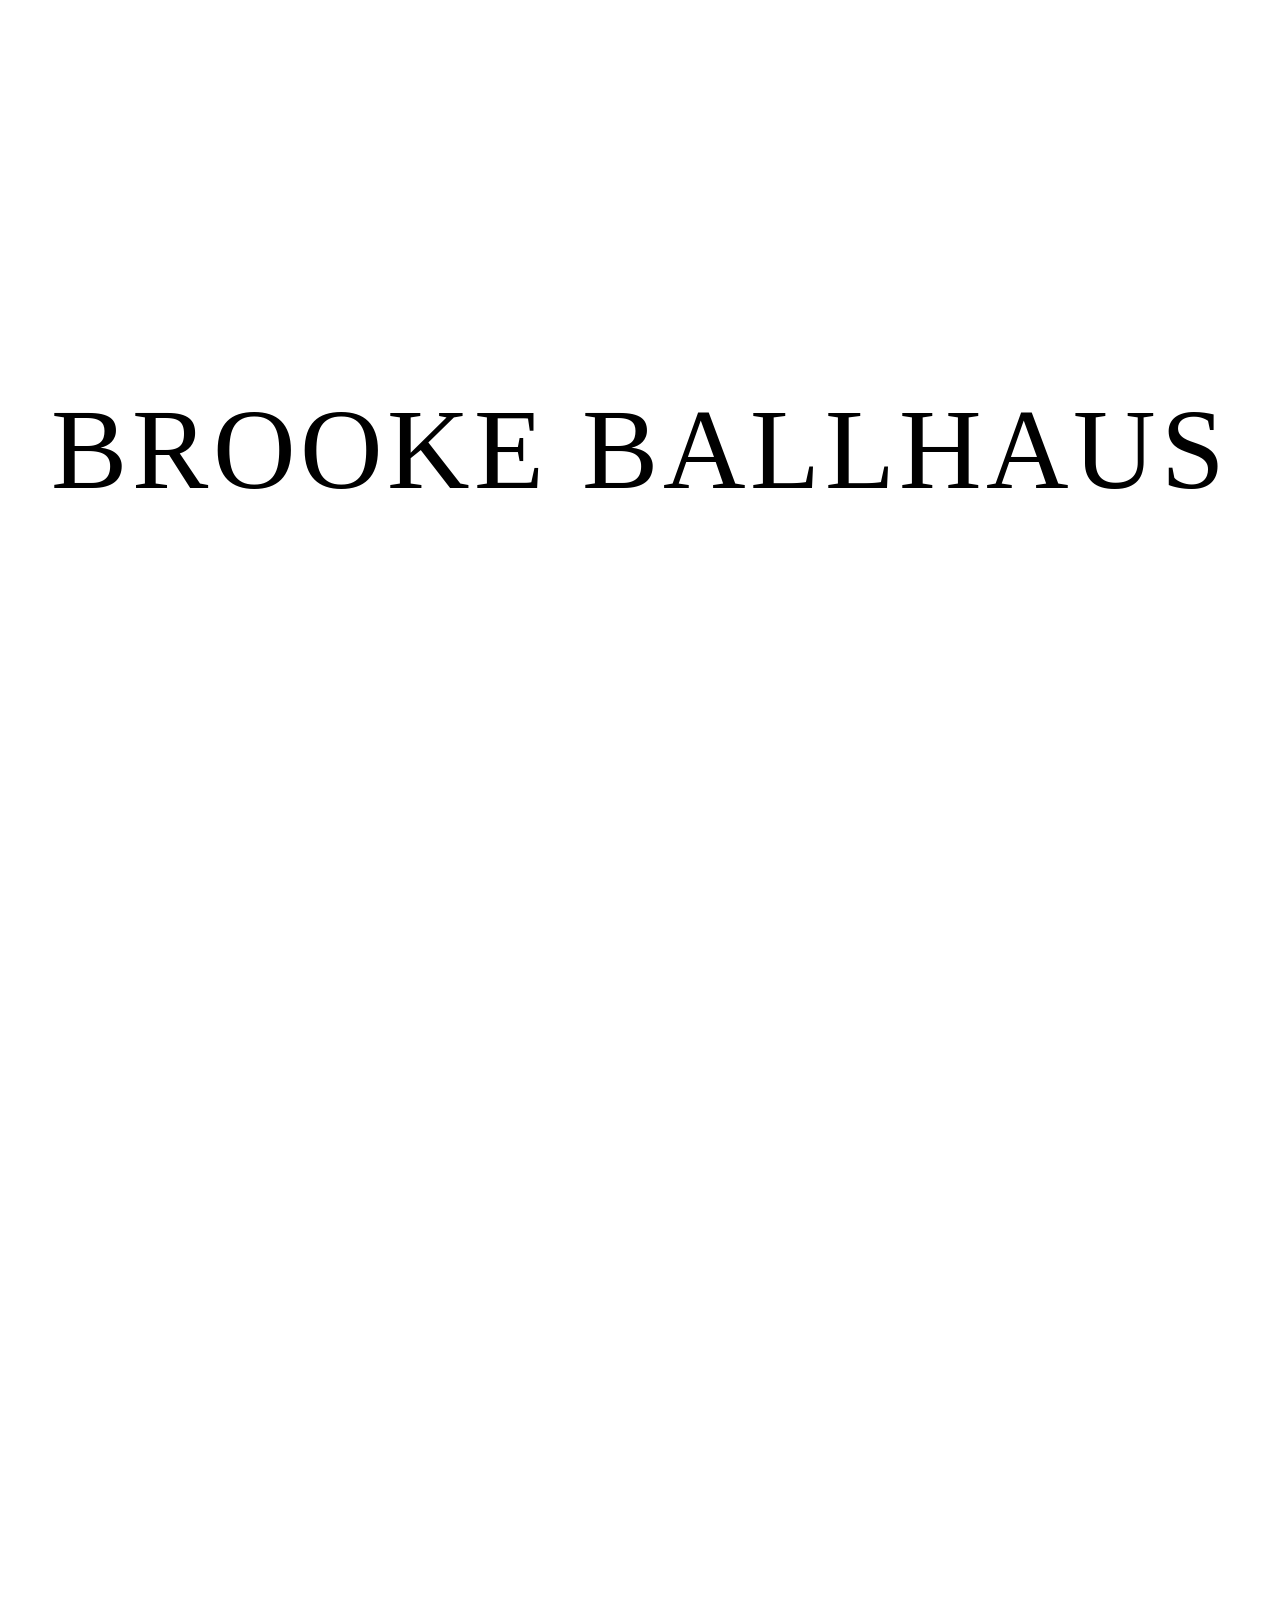
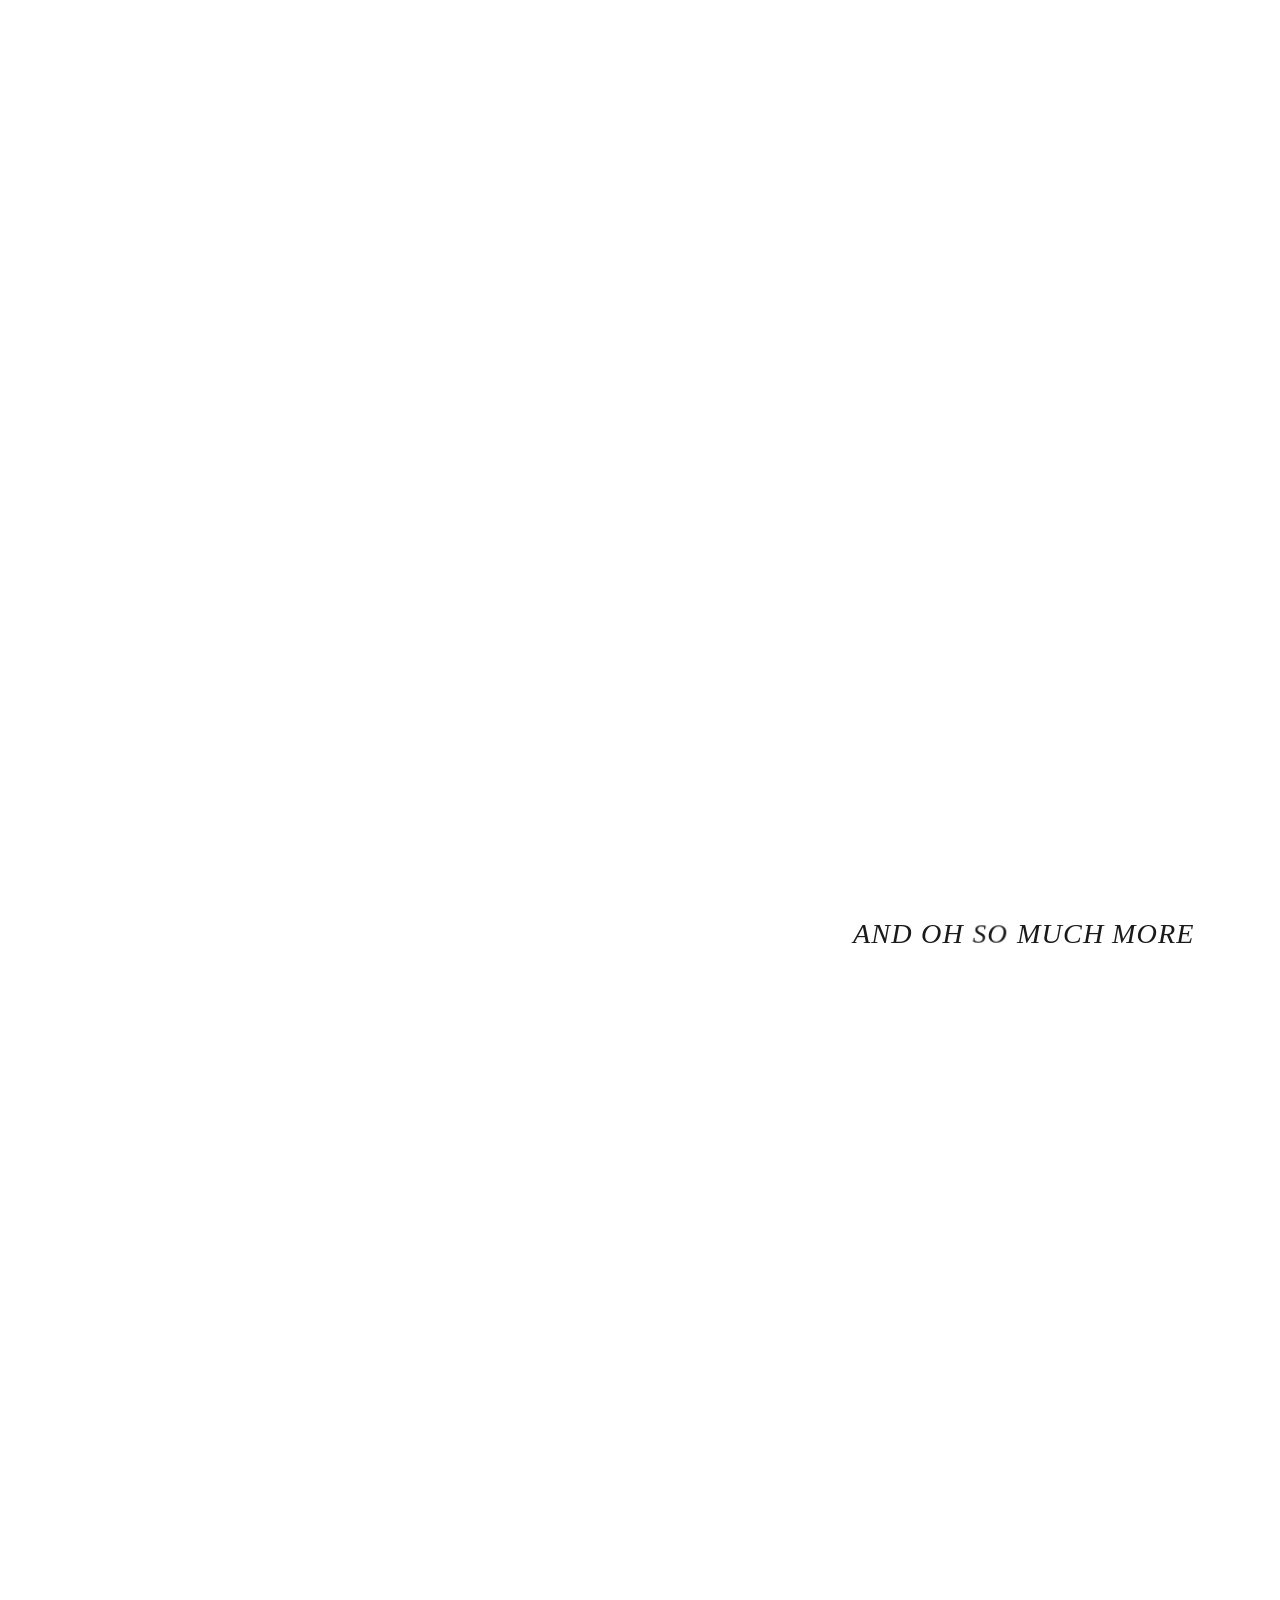
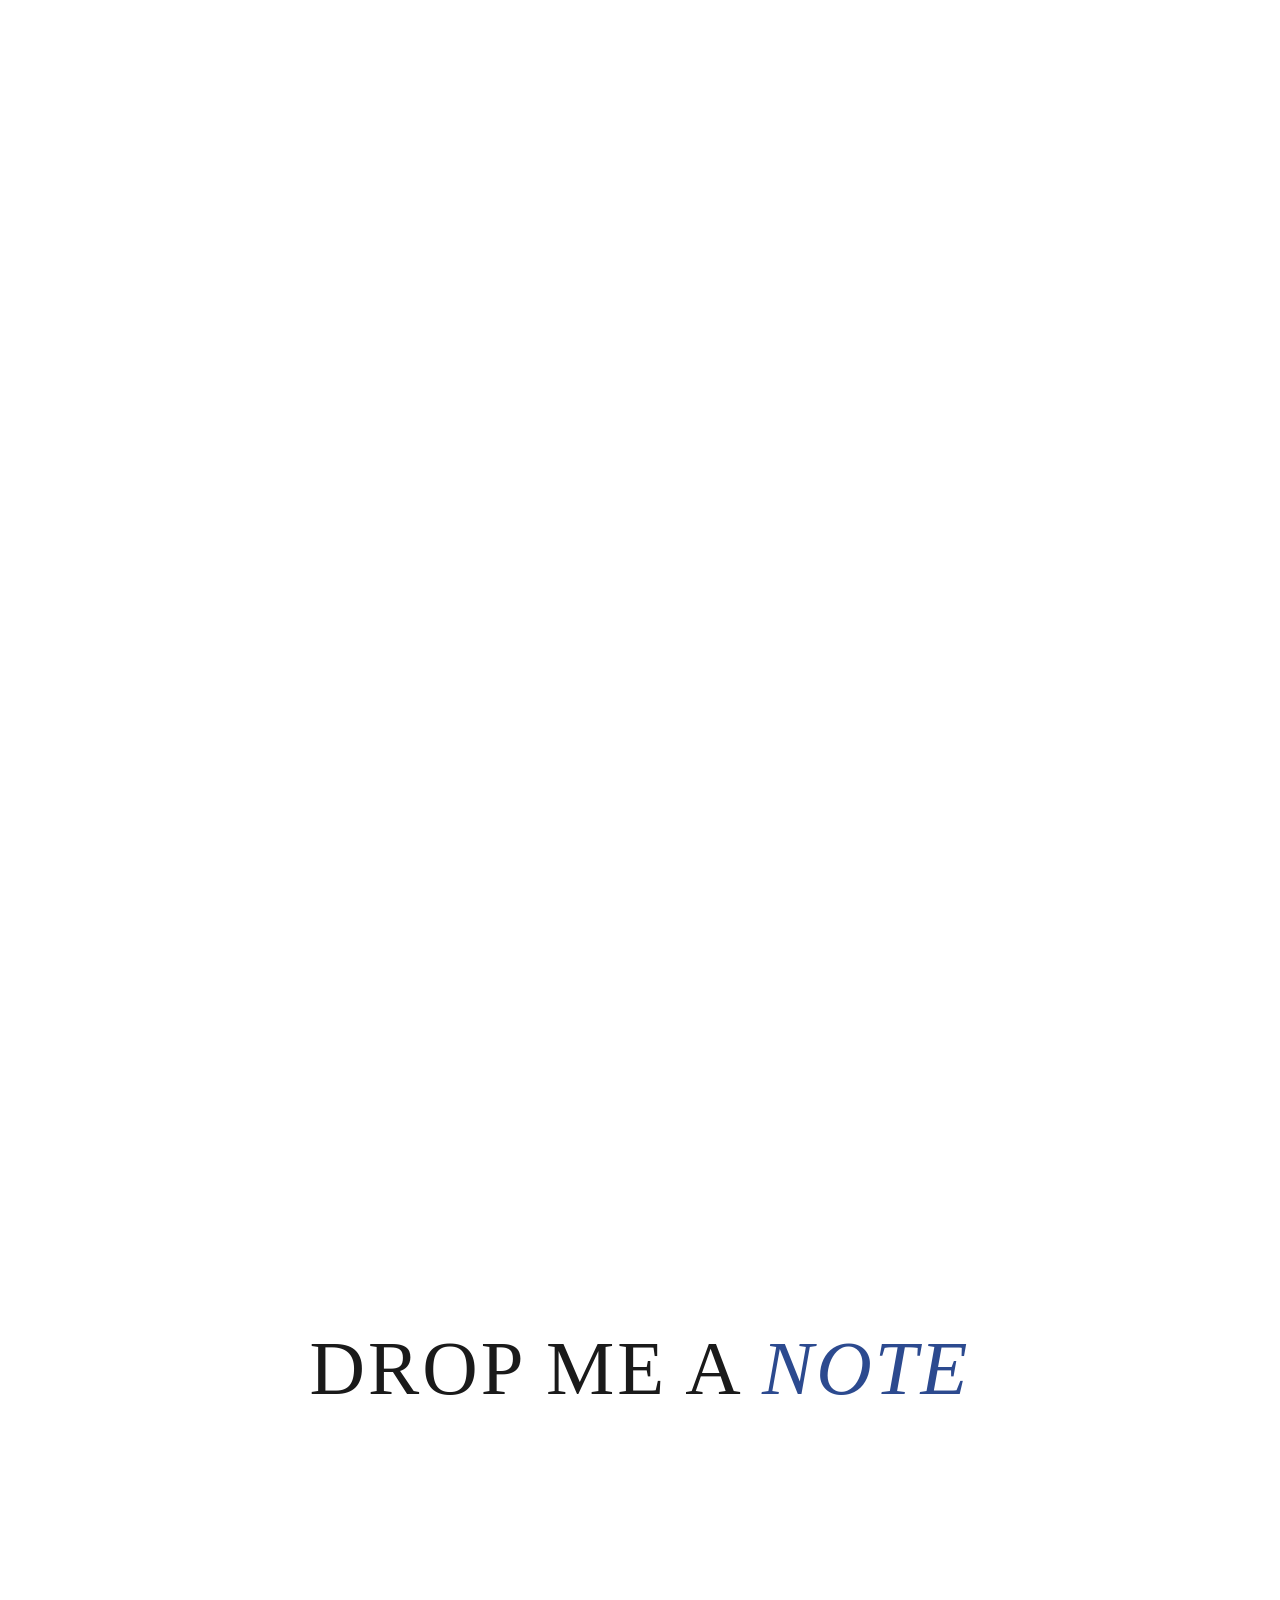
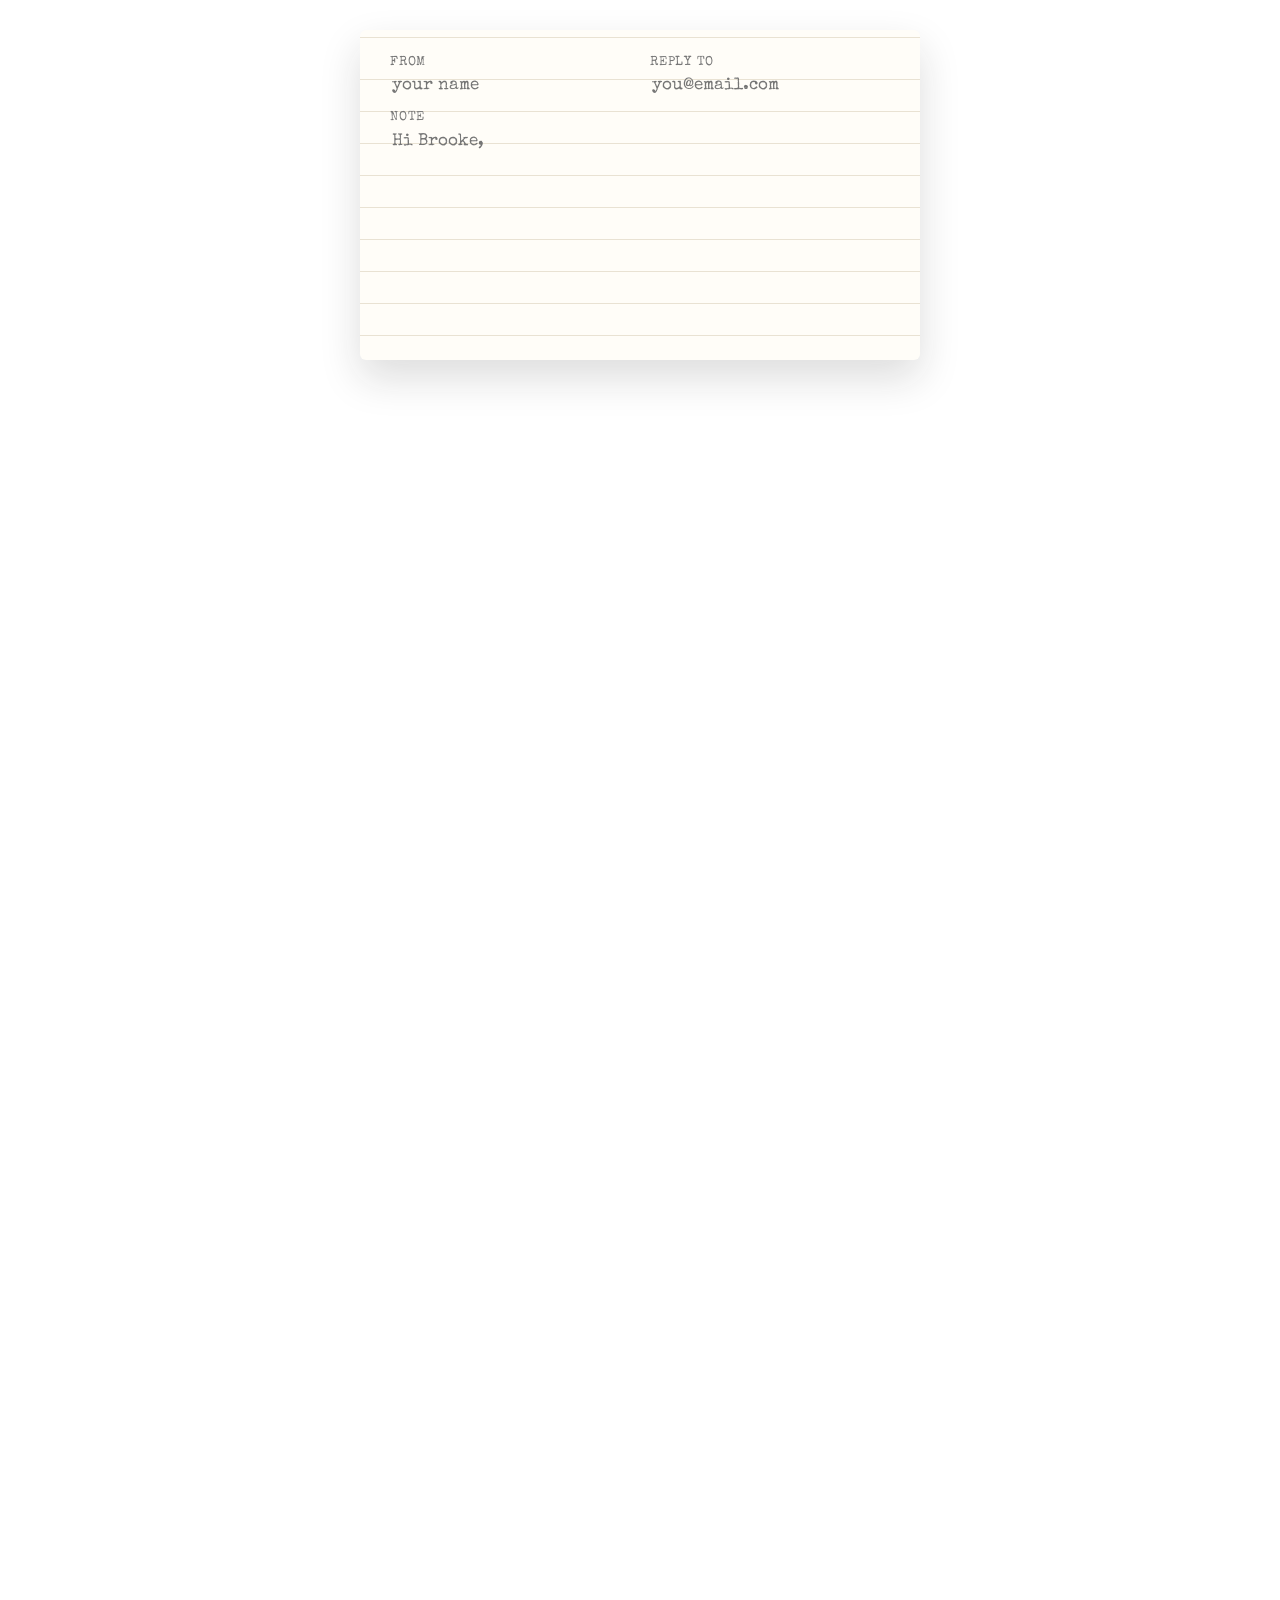
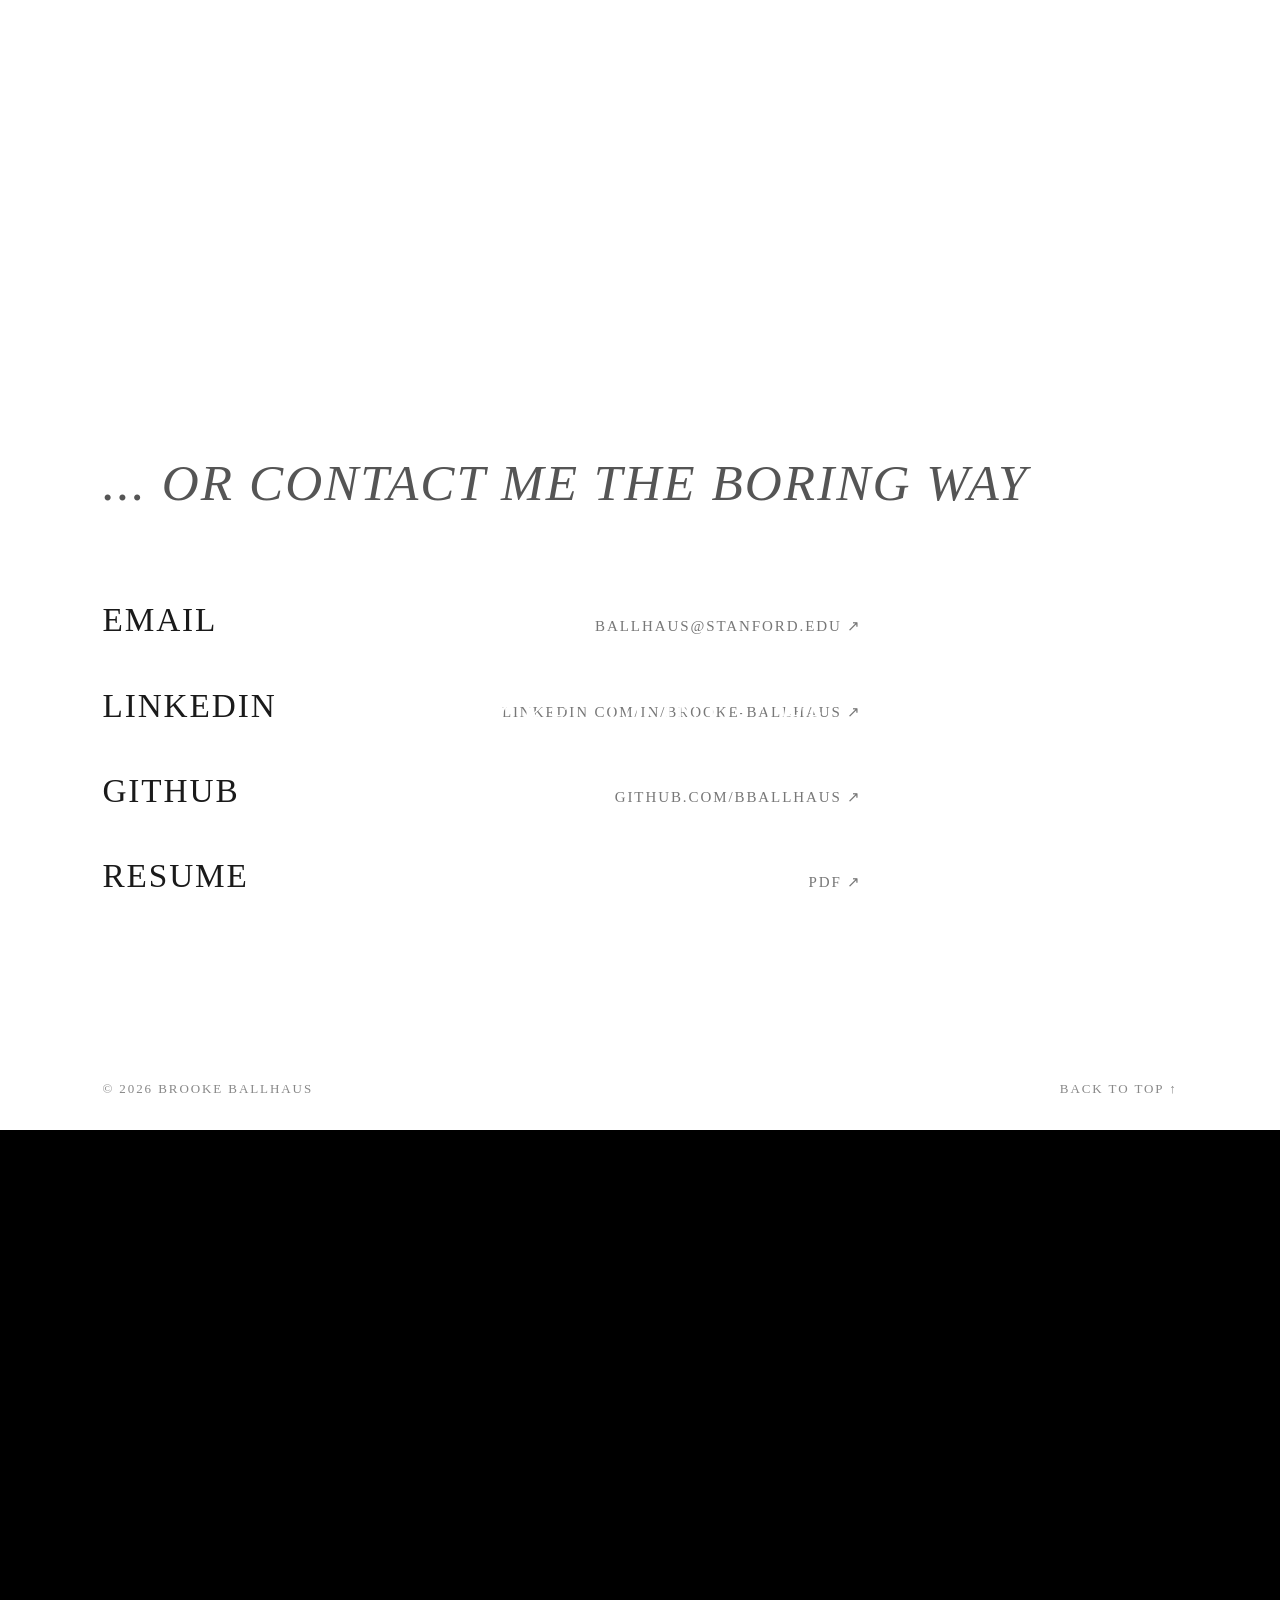
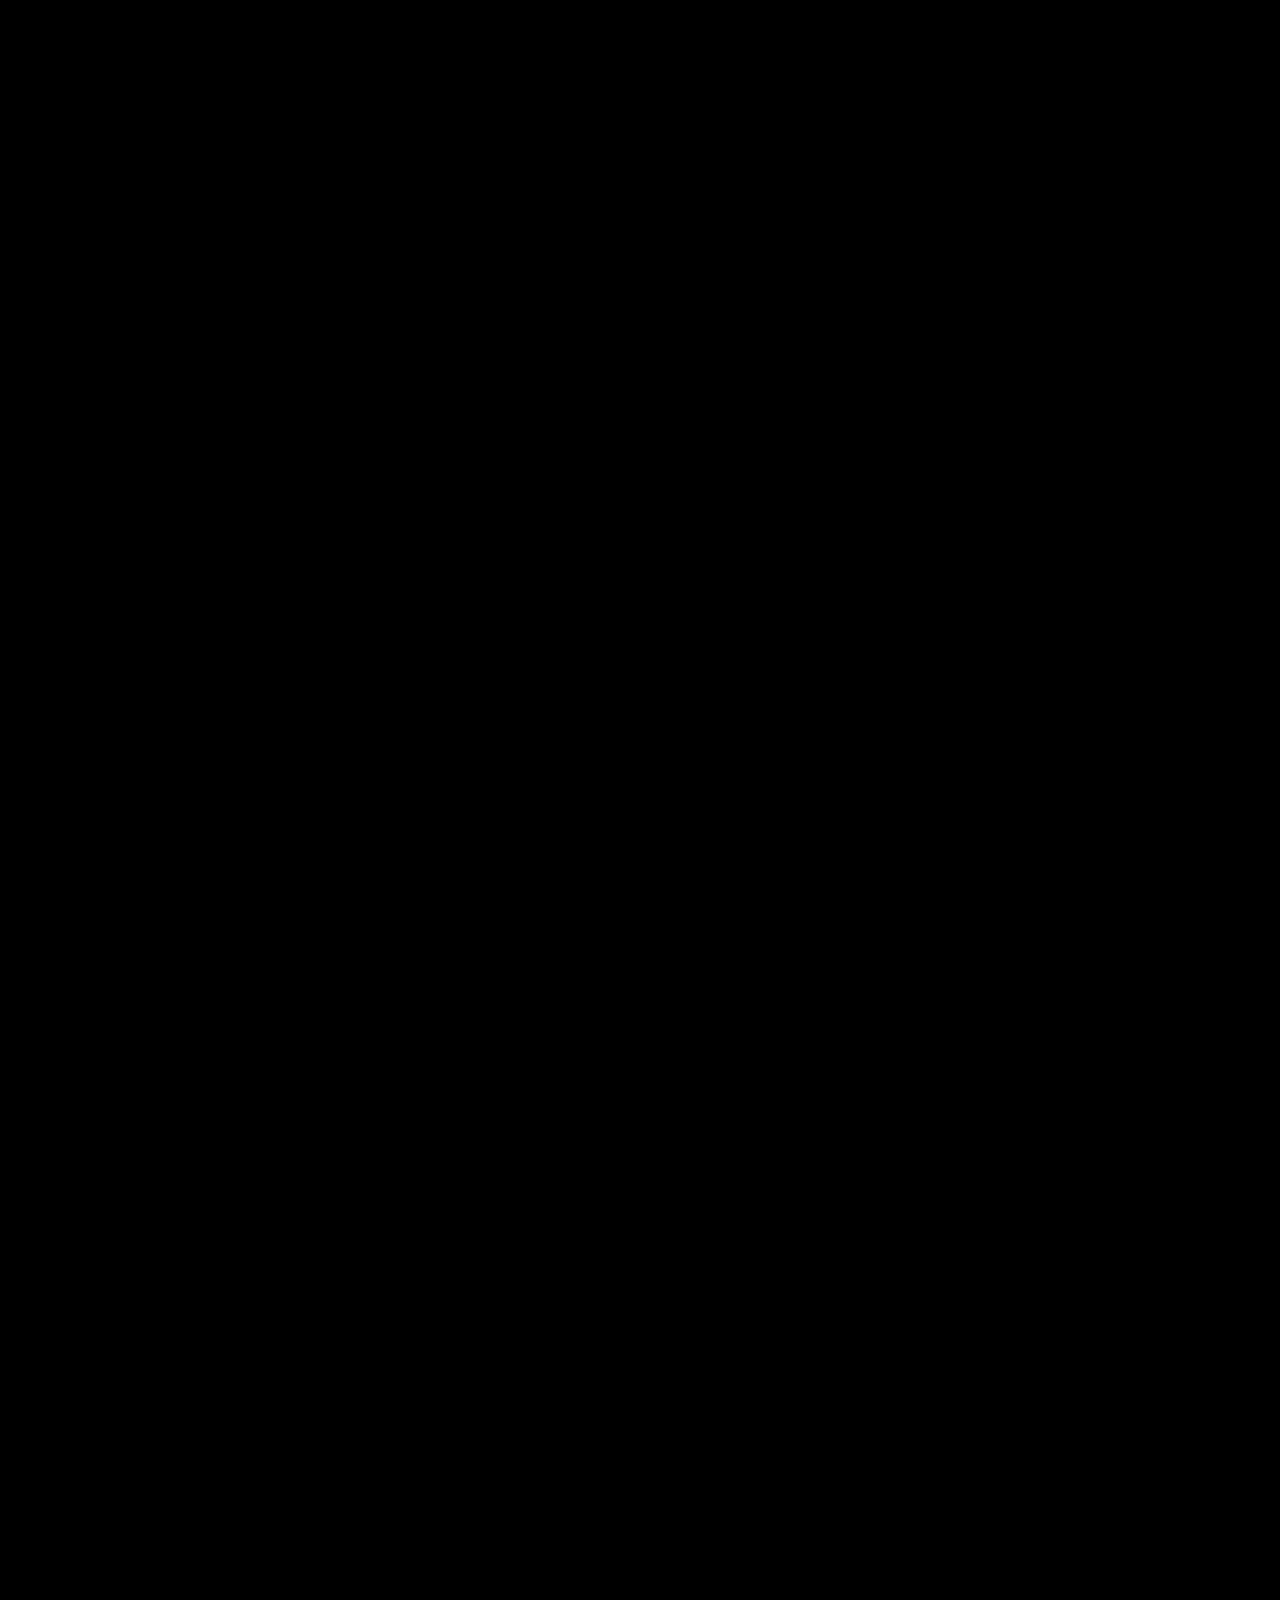
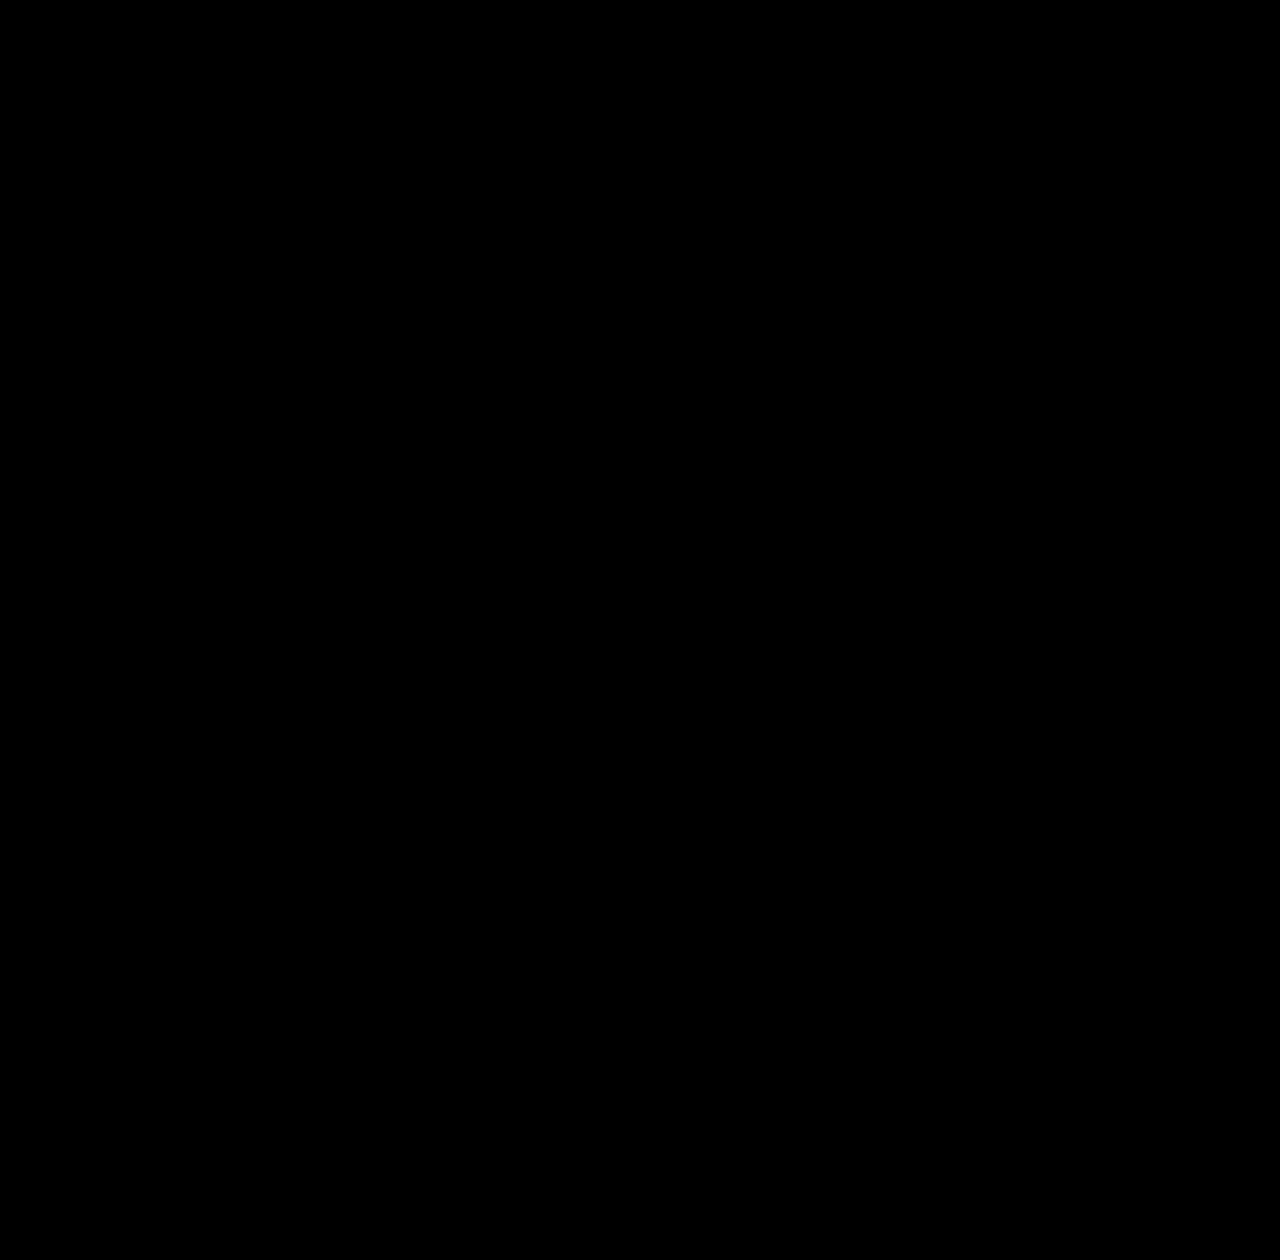
==== commit ef348e07: "Brighter navy, name-only corner instead of a top bar, and fix contact links that couldn't be hovered" ====
--- a/public/index.html
+++ b/public/index.html
@@ -2,14 +2,14 @@
 <meta name="description" content="Brooke Ballhaus: Stanford BS/MS in Computer Science (AI). Product, academia, showjumping, polo, triathlon and more.">
 <meta property="og:type" content="website"><meta property="og:site_name" content="Brooke Ballhaus"><meta property="og:title" content="Brooke Ballhaus">
 <meta property="og:url" content="https://brookeballhaus.com/"><meta property="og:image" content="https://brookeballhaus.com/og-image.jpg"><meta name="twitter:card" content="summary_large_image">
-<link rel="icon" href="/favicon.ico" sizes="48x48"><link rel="icon" href="/favicon.svg" type="image/svg+xml"><link rel="apple-touch-icon" href="/apple-touch-icon.png"><meta name="theme-color" content="#1f2a44">
+<link rel="icon" href="/favicon.ico" sizes="48x48"><link rel="icon" href="/favicon.svg" type="image/svg+xml"><link rel="apple-touch-icon" href="/apple-touch-icon.png"><meta name="theme-color" content="#2c4a8f">
 <link href="https://fonts.googleapis.com/css2?family=Instrument+Serif:ital@0;1&family=Inter:wght@400;500;800&family=Bodoni+Moda:ital,wght@1,500&family=Space+Grotesk:wght@700&family=DM+Serif+Display&family=Syne:wght@800&family=Caveat:wght@500&family=Special+Elite&display=swap" rel="stylesheet">
 <style>
 *{box-sizing:border-box;margin:0}
-:root{--cream:#ffffff;--ink:#1a1a1a;--accent:#1f2a44;--serif:"Times New Roman",Times,serif}
+:root{--cream:#ffffff;--ink:#1a1a1a;--accent:#2c4a8f;--serif:"Times New Roman",Times,serif}
 body{background:var(--cream);color:var(--ink);font:16px/1.6 var(--serif);overflow-x:hidden}
 a{color:inherit;text-decoration:none}
-.top{position:fixed;inset:0 0 auto;display:flex;justify-content:space-between;padding:22px 40px;z-index:30;opacity:0;transition:opacity .4s;pointer-events:none}
+.top{position:fixed;top:0;left:0;display:flex;justify-content:space-between;padding:22px 40px;z-index:30;opacity:0;transition:opacity .4s;pointer-events:none}
 .top.on{opacity:1;pointer-events:auto}.top nav{display:flex;gap:28px}
 .serif{font-family:var(--serif);font-weight:400}
 
@@ -78,7 +78,7 @@
 .page .boring{height:100vh;min-height:0}
 .lastfoot{position:absolute;left:0;right:0;bottom:0}
 #drain{position:absolute;inset:0;width:100%;height:100%;z-index:3;display:none}
-.uhoh{position:absolute;z-index:5;max-width:760px;padding:0 6vw;text-align:center;color:#fff}
+.uhoh{position:absolute;z-index:5;pointer-events:none;max-width:760px;padding:0 6vw;text-align:center;color:#fff}
 .uhoh b{display:block;font:400 clamp(72px,10vw,150px)/1 var(--serif);margin-bottom:18px;opacity:0}
 .uhoh p{font:clamp(24px,2.6vw,38px)/1.25 var(--serif);opacity:0}
 .uhoh p em{font-style:italic}
@@ -95,7 +95,7 @@
 </style><style>
 </style>
 </head><body>
-<header class="top"><a class="serif" style="font-size:20px" href="index.html">Brooke Ballhaus</a><nav><a href="products.html">Product</a><a href="research.html">Academia</a><a href="showjumping.html">Showjumping</a><a href="polo.html">Polo</a><a href="triathlon.html">Triathlon</a><a href="thoughts.html">Thoughts</a><a href="resume.html">Resume</a><a href="#contact">Contact</a></nav></header>
+<header class="top"><a class="serif" style="font-size:20px" href="index.html">Brooke Ballhaus</a></header>
 
 <div class="stage" id="stage"><div class="intro" id="intro"><h1 class="name" id="name" aria-label="Brooke Ballhaus">Brooke Ballhaus</h1><span class="hint" id="hint">Scroll</span></div></div>
 
@@ -276,7 +276,7 @@
  if(!glOK&&vis){lastpage.style.opacity=1-k;lastpage.style.transform=`scale(${1-k}) rotate(${k*720}deg)`} // fallback without WebGLlastpage.style.visibility=active||(still&&p>.12)?'hidden':'visible';
  DK=Math.min(k,1);if(active){t0=t0||performance.now();requestAnimationFrame(draw)}
  const fade=(el,a,b)=>{const t=ease(seg(p,a,b));el.style.opacity=t;el.style.transform=`translateY(${(1-t)*18}px)`};
- fade(uB,.66,.76);fade(uP,.74,.85);fade(uA,.83,.92)}
+ fade(uB,.66,.76);fade(uP,.74,.85);fade(uA,.83,.92);uA.style.pointerEvents=p>.85?'auto':'none'}
 function onScroll(){introScroll();reelScroll();noteScroll();singScroll();document.querySelector('.top').classList.toggle('on',prog(stage)>.9&&prog(sing)<.1)}
 addEventListener('scroll',onScroll,{passive:true});onScroll();
 
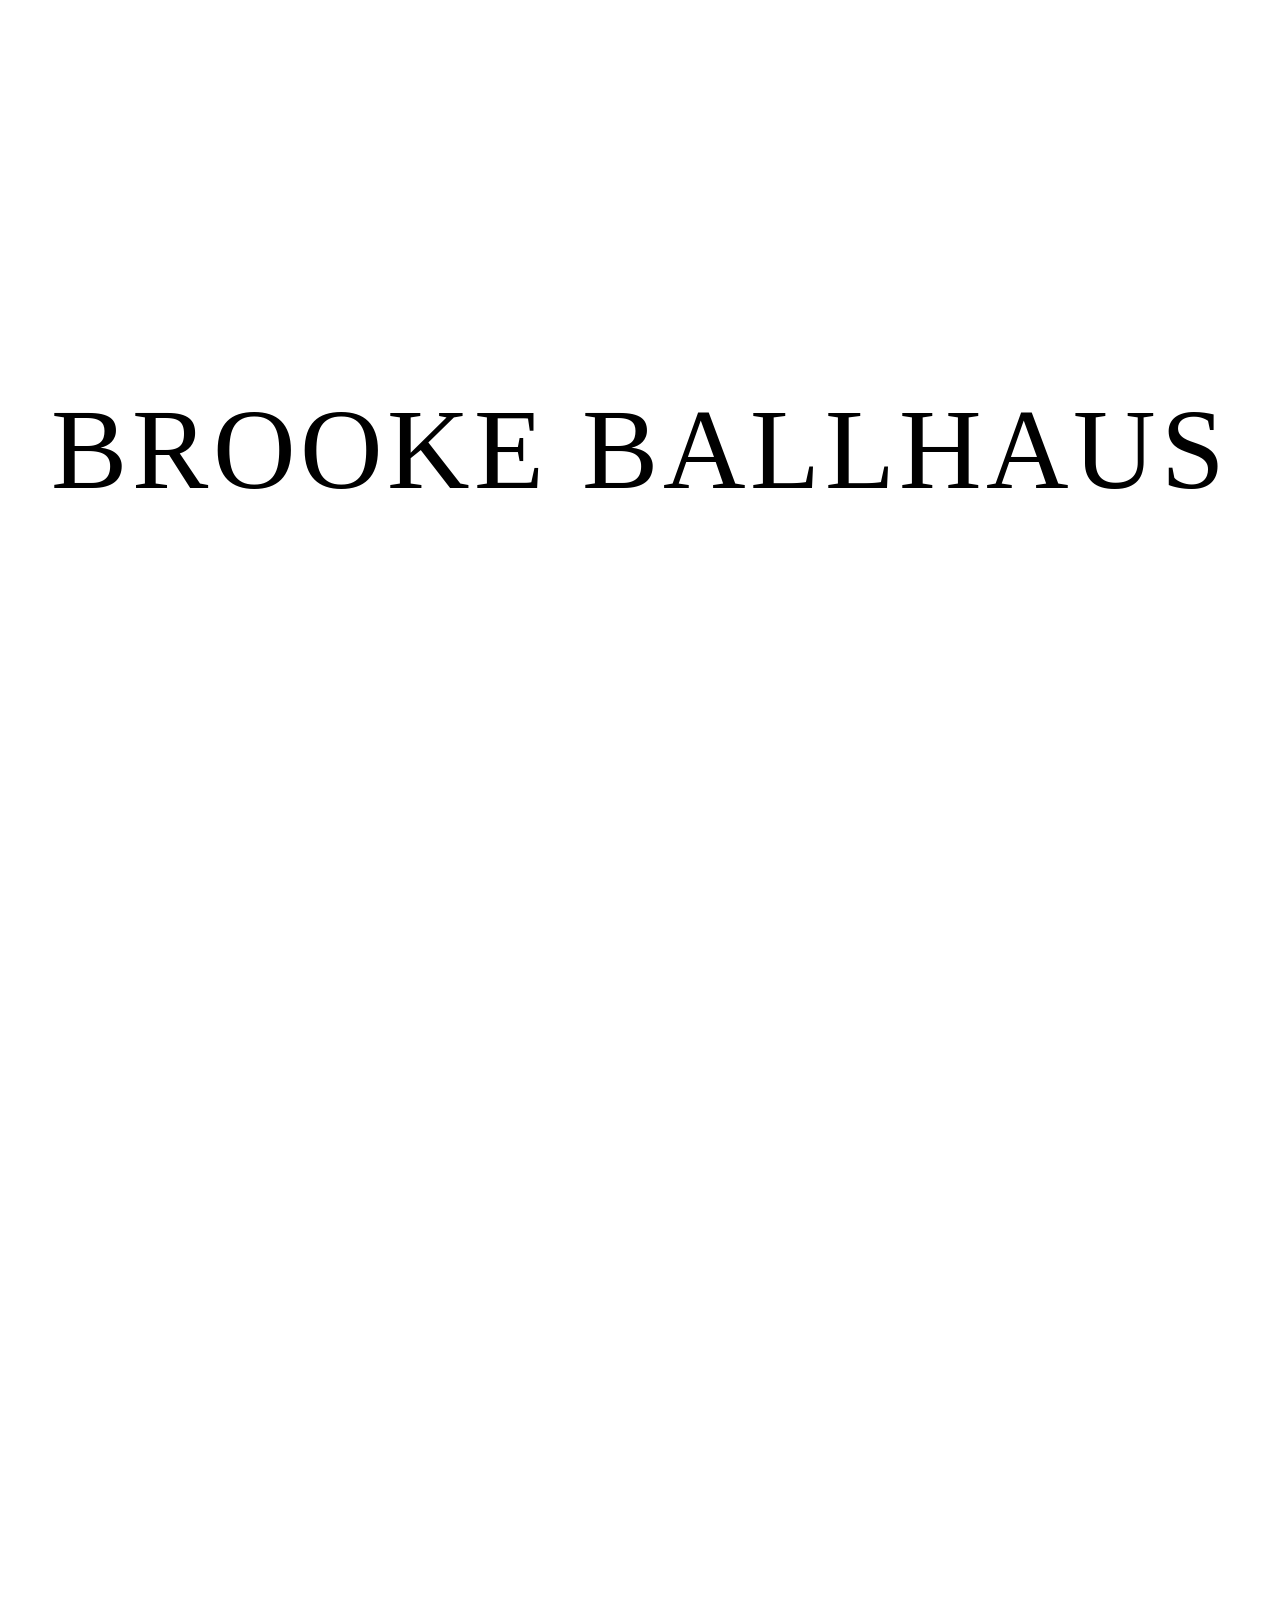
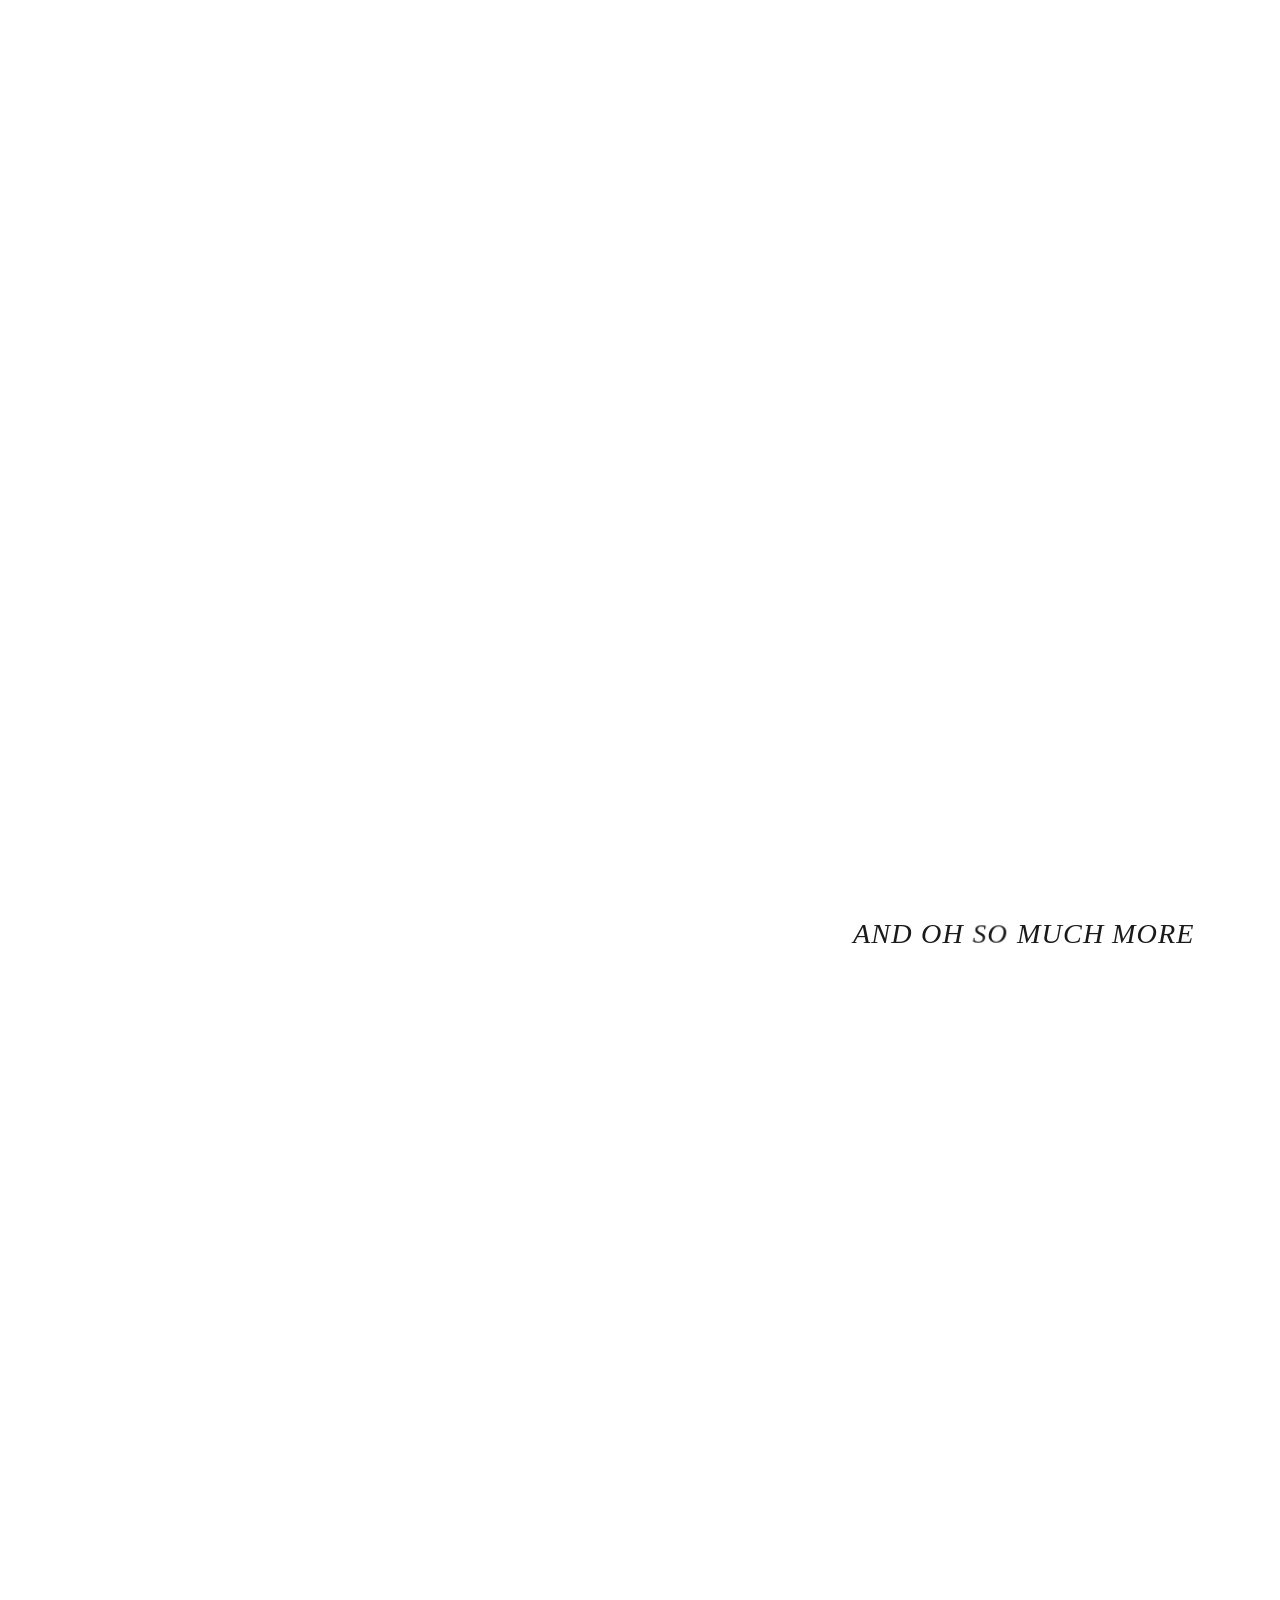
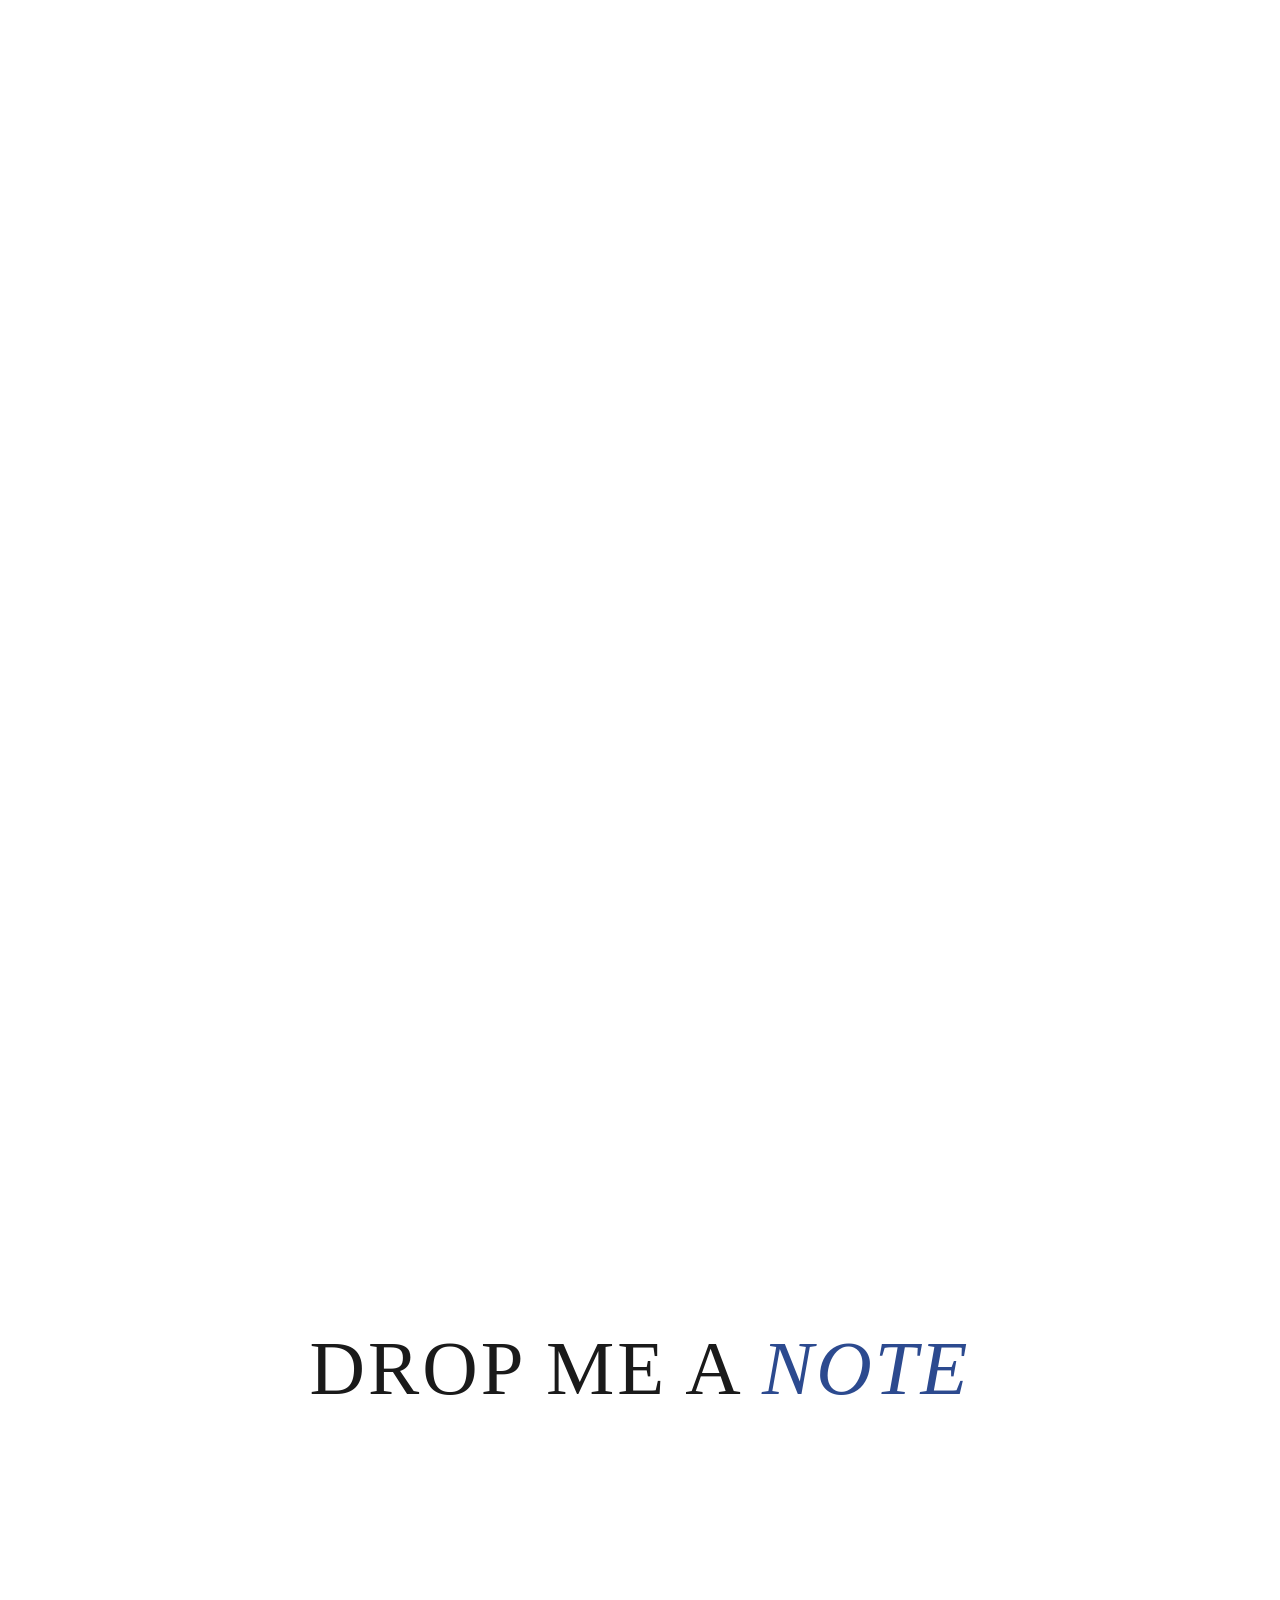
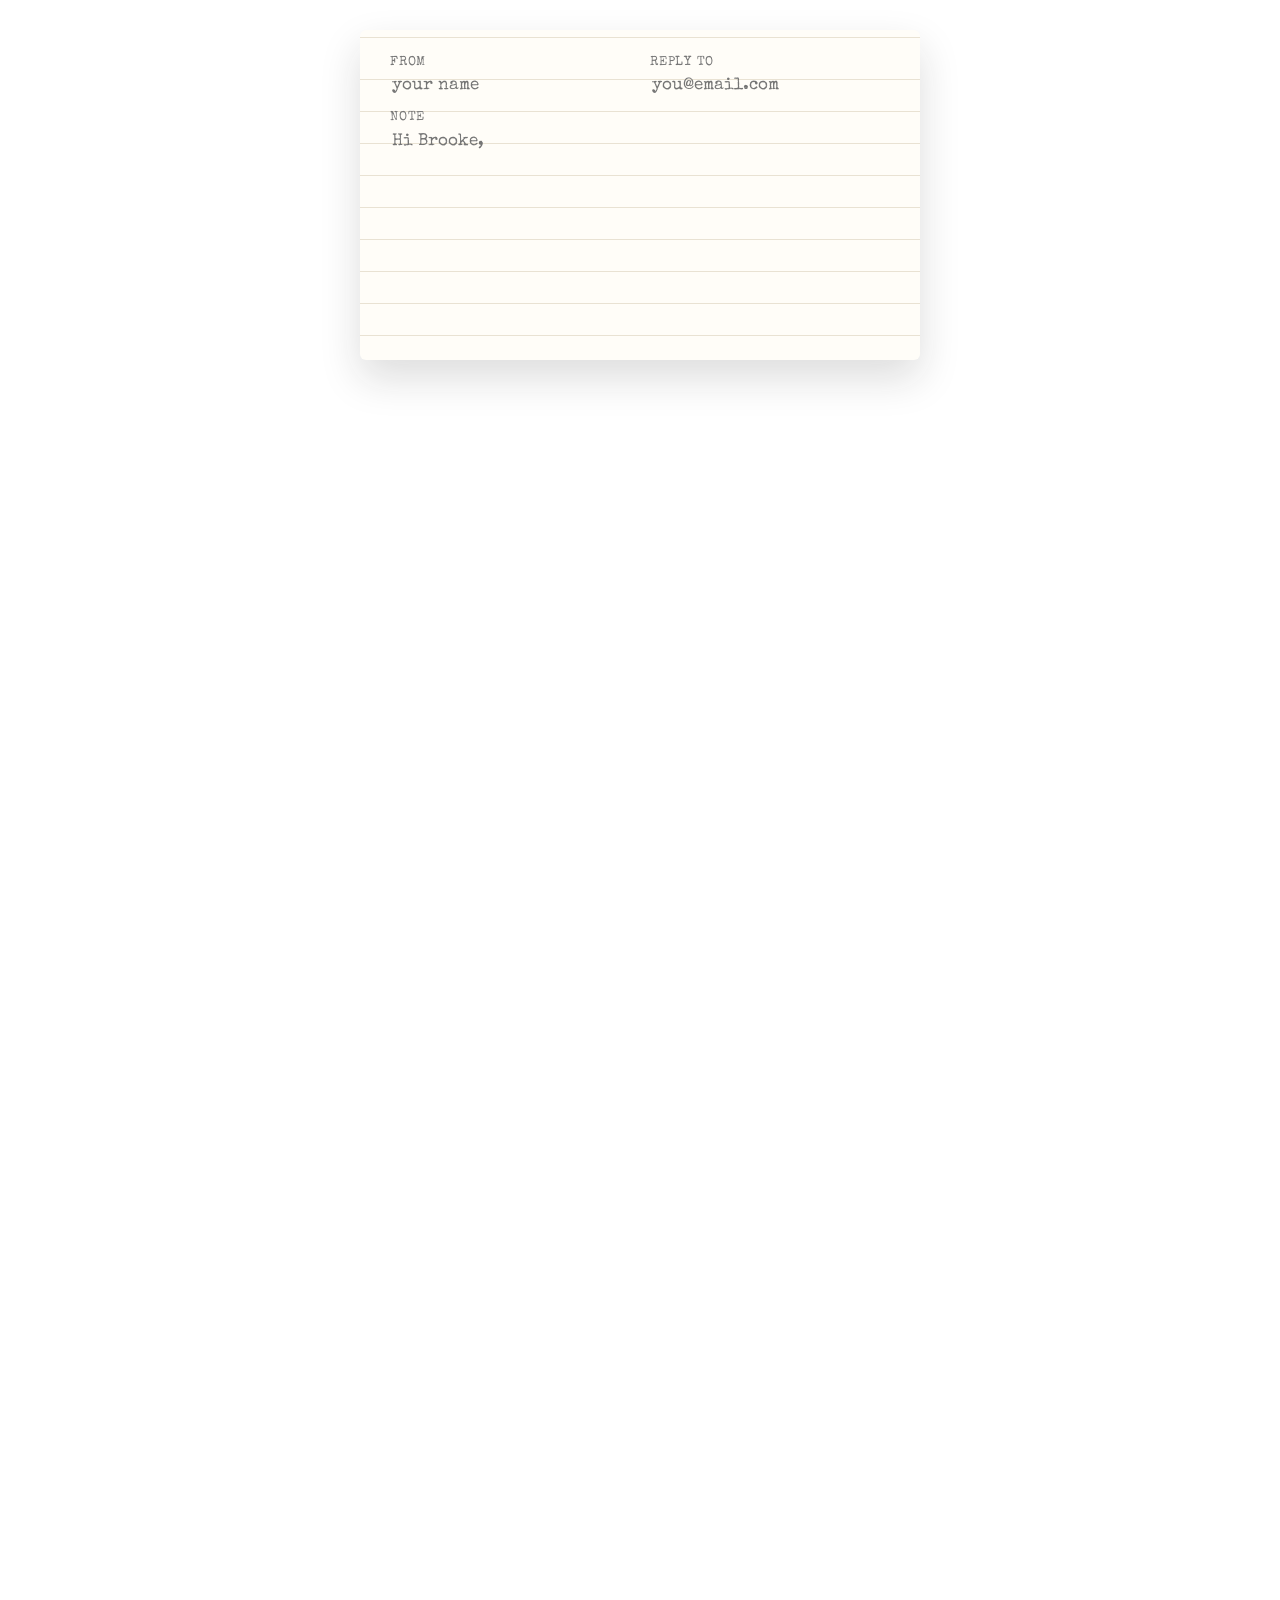
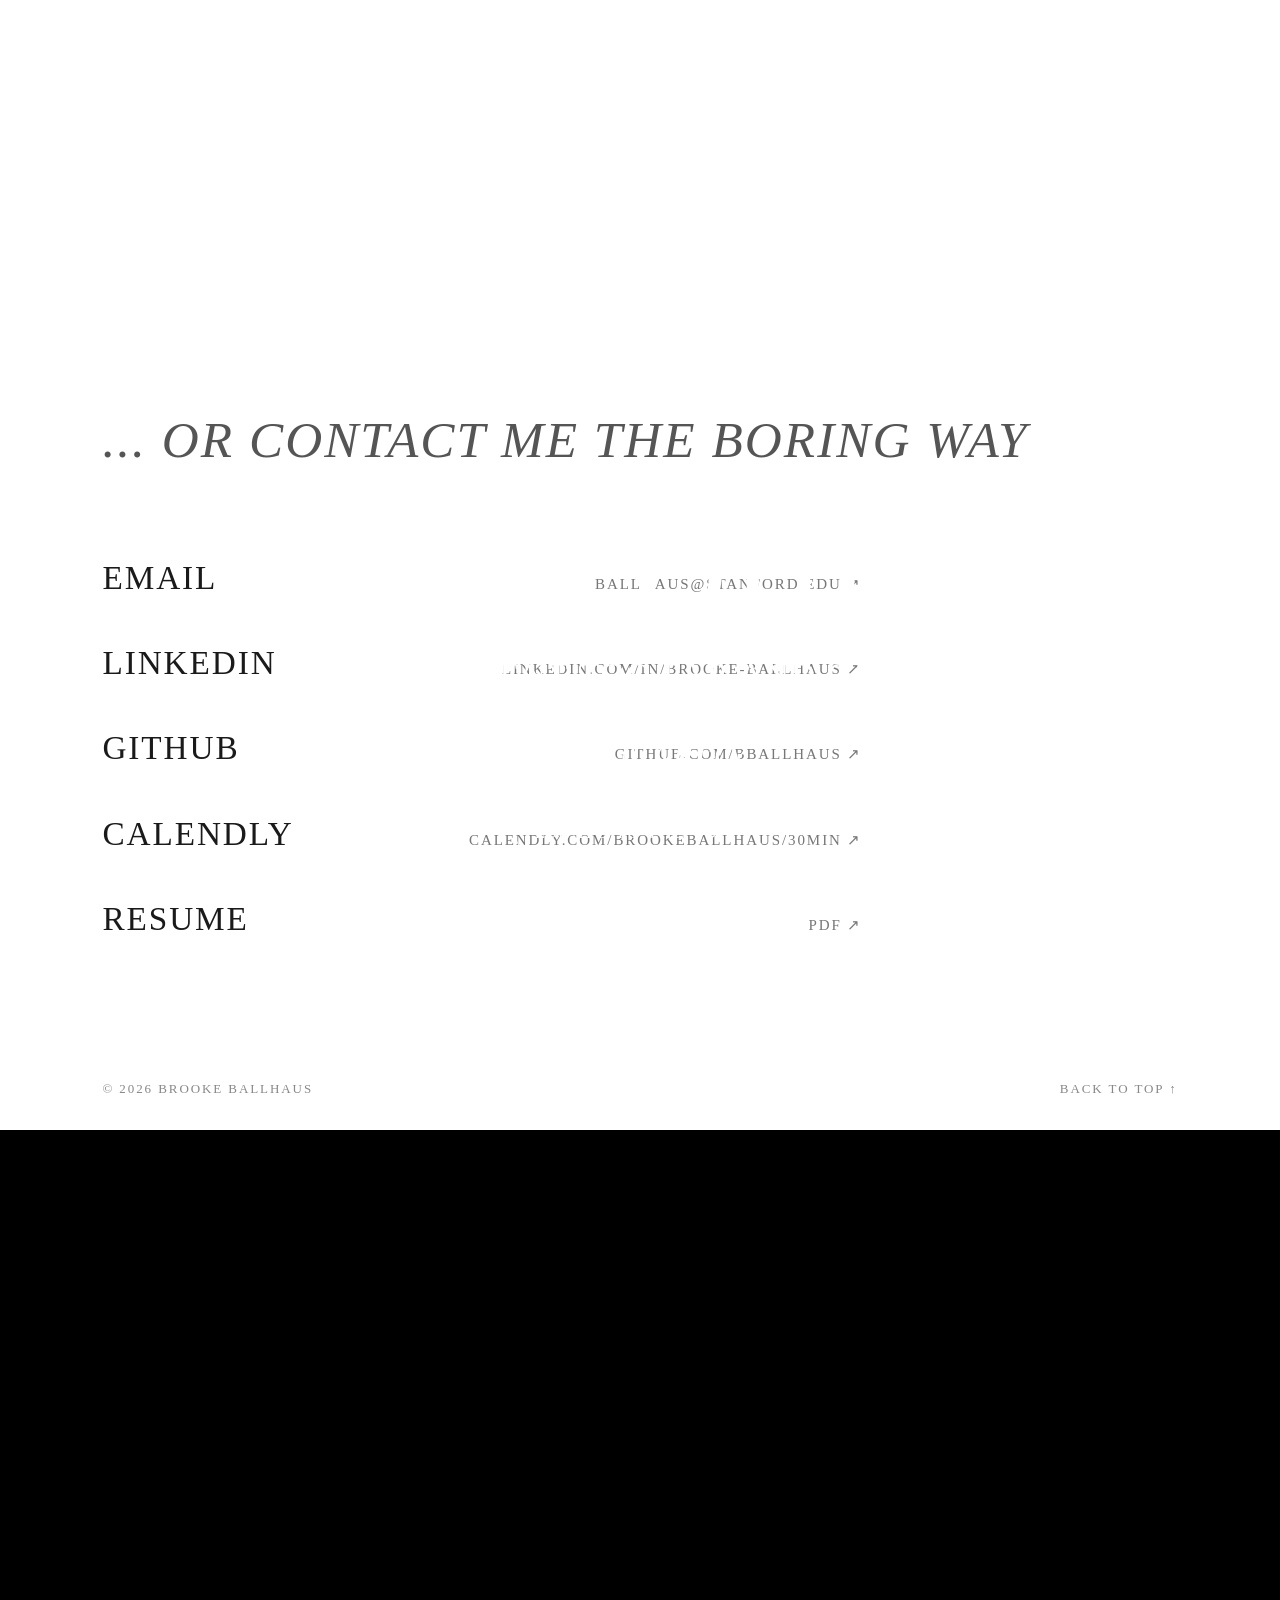
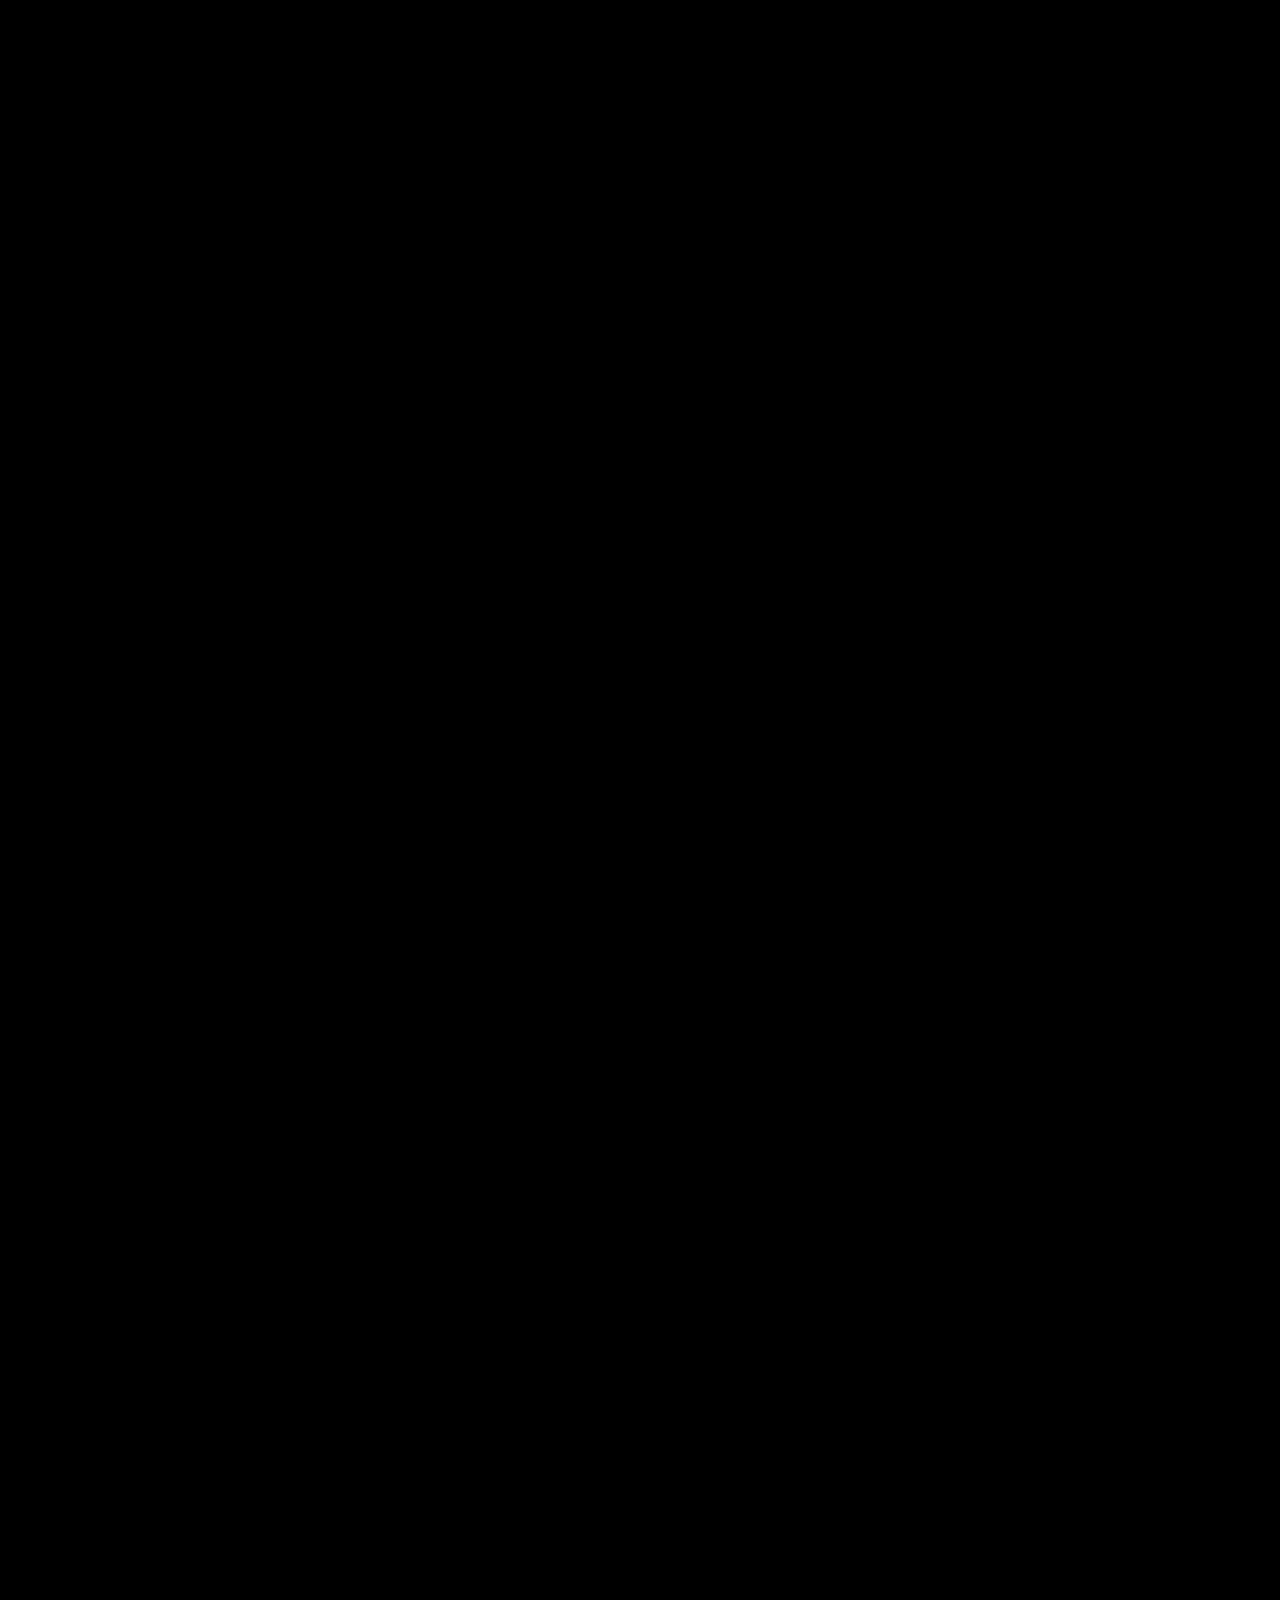
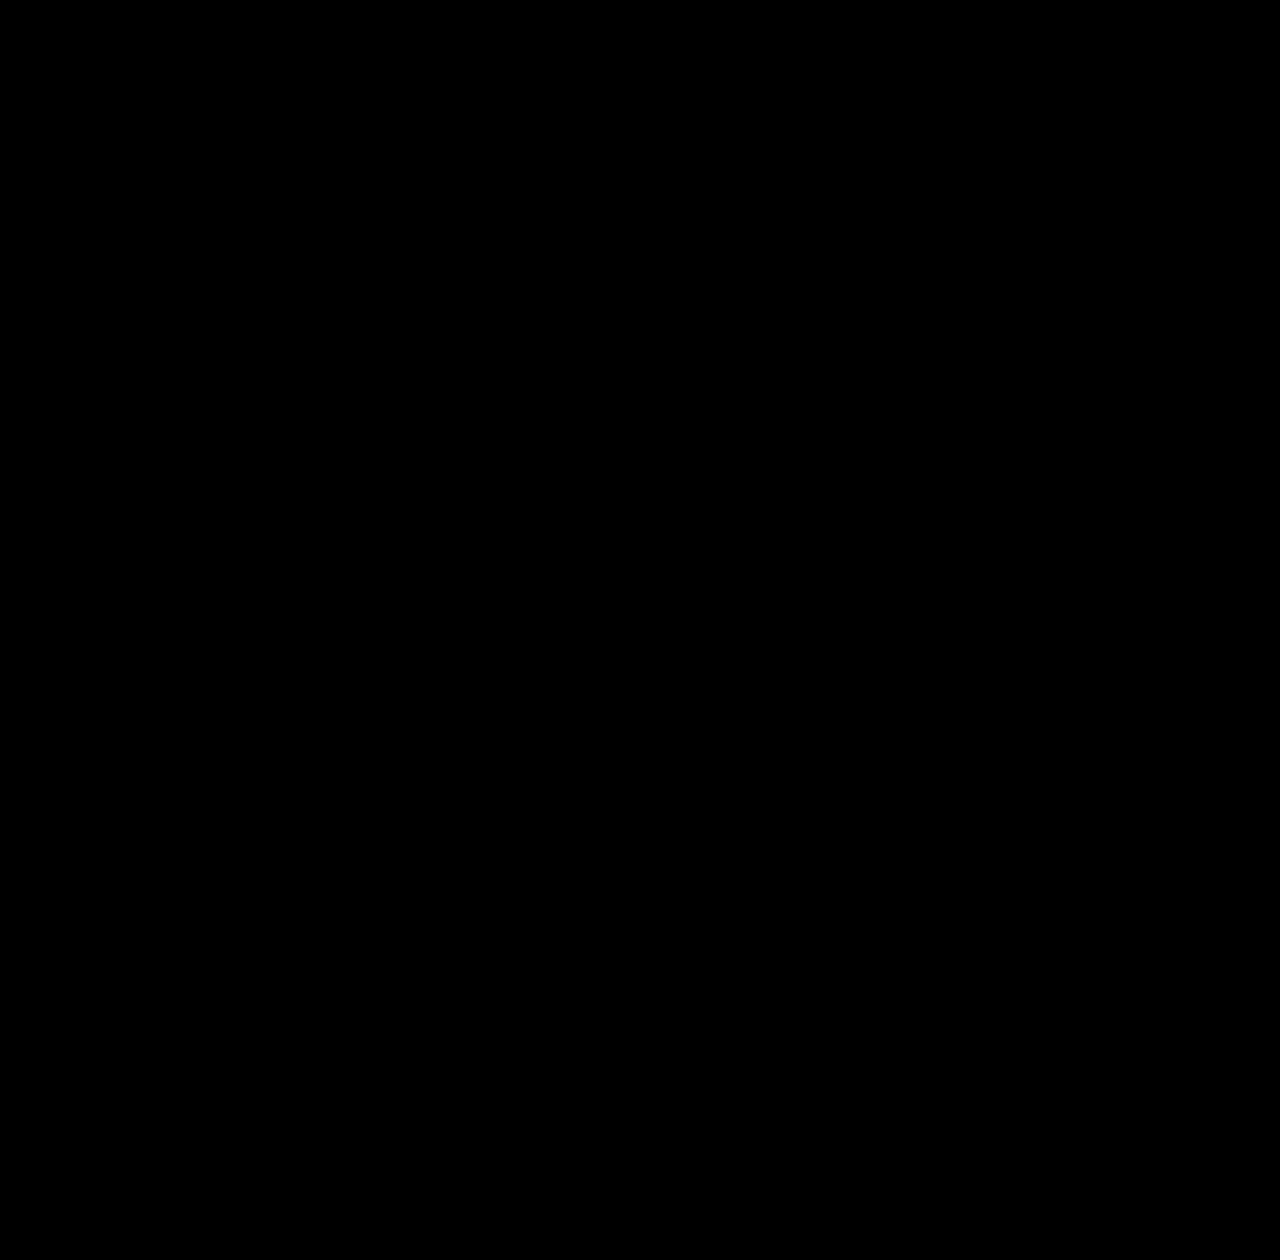
==== commit dae45afd: "Quick links: Calendly" ====
--- a/public/index.html
+++ b/public/index.html
@@ -10,7 +10,21 @@
 body{background:var(--cream);color:var(--ink);font:16px/1.6 var(--serif);overflow-x:hidden}
 a{color:inherit;text-decoration:none}
 .top{position:fixed;top:0;left:0;display:flex;justify-content:space-between;padding:22px 40px;z-index:30;opacity:0;transition:opacity .4s;pointer-events:none}
-.top.on{opacity:1;pointer-events:auto}.top nav{display:flex;gap:28px}
+.top.on{opacity:1;pointer-events:auto}
+.top.bar nav{display:flex;align-items:baseline}
+.top .dd{position:relative}
+.top .dd>button{font:inherit;color:inherit;text-transform:inherit;letter-spacing:inherit;background:none;border:0;padding:0;cursor:pointer}
+.top .dd>button .car{font-size:.8em}
+.top .dd>button:hover,.top .dd>button[aria-current]{color:var(--accent)}
+.top .menu{display:none;position:absolute;right:-14px;top:100%;padding:14px 0 8px;min-width:180px;background:#fff;box-shadow:0 14px 30px rgba(26,26,26,.12);border:1px solid rgba(26,26,26,.08);z-index:40}
+.top .menu a{display:block;padding:8px 18px;white-space:nowrap}
+.top .menu a:hover,.top .menu a[aria-current]{color:var(--accent)}
+.top .menu a::after{display:none!important}
+@media(hover:hover){.top .dd:hover .menu{display:block}}
+.top .dd.open .menu,.top .dd:focus-within .menu{display:block}
+@media(max-width:760px){.top .menu{left:-10px;right:auto}}
+.top.bar{right:0;align-items:baseline;background:#fff;box-shadow:0 1px 0 rgba(26,26,26,.08)}.top.bar nav{gap:22px;flex-wrap:wrap;justify-content:flex-end}.top.bar nav a:hover{color:var(--accent)}
+@media(max-width:760px){.top.bar{padding:14px 18px;flex-direction:column;gap:6px}.top.bar nav{gap:12px;justify-content:flex-start;font-size:12px}}.top nav{display:flex;gap:28px}
 .serif{font-family:var(--serif);font-weight:400}
 
 /* 1. intro */
@@ -31,7 +45,7 @@
 .word.more{font-style:italic}
 .word.more{opacity:1;font-style:italic;font-size:clamp(34px,3.6vw,58px)}
 .mw{display:inline-block;opacity:0;will-change:transform}
-.spol{cursor:pointer;transition:box-shadow .3s}
+.spol{transition:box-shadow .3s}.spol.ready,.rpol{cursor:pointer}.rpol{transition:box-shadow .3s}.rpol:hover{box-shadow:0 28px 60px rgba(26,26,26,.28)}
 .spol:hover{box-shadow:0 28px 60px rgba(26,26,26,.28)}
 
 /* 3. note */
@@ -95,13 +109,13 @@
 </style><style>
 </style>
 </head><body>
-<header class="top"><a class="serif" style="font-size:20px" href="index.html">Brooke Ballhaus</a></header>
+<header class="top bar"><a class="serif" style="font-size:20px" href="#">Brooke Ballhaus</a><nav><a href="products.html">Product</a><a href="research.html">Academia</a><div class="dd"><button type="button" aria-expanded="false">More <span class="car">▾</span></button><div class="menu"><a href="showjumping.html">Showjumping</a><a href="polo.html">Polo</a><a href="triathlon.html">Triathlon</a><a href="thoughts.html">Thoughts</a></div></div><div class="dd"><button type="button" aria-expanded="false">Contact <span class="car">▾</span></button><div class="menu"><a href="Brooke_Ballhaus_Resume.pdf">Resume</a><a href="#sing">Quick Links</a><a href="#contact">Send a Note</a><a href="mailto:ballhaus@stanford.edu?subject=Finding%20a%20time%20to%20meet">My Calendar</a></div></div></nav></header><script>document.querySelectorAll('.top .dd>button').forEach(b=>b.addEventListener('click',e=>{const d=b.parentNode,o=!d.classList.contains('open');document.querySelectorAll('.top .dd.open').forEach(x=>{x.classList.remove('open');x.firstChild.setAttribute('aria-expanded','false')});if(o){d.classList.add('open');b.setAttribute('aria-expanded','true')}e.stopPropagation()}));document.addEventListener('click',()=>document.querySelectorAll('.top .dd.open').forEach(x=>{x.classList.remove('open');x.firstChild.setAttribute('aria-expanded','false')}));document.querySelectorAll('.top .menu a').forEach(a=>a.addEventListener('click',()=>{const d=a.closest('.dd');d&&d.classList.remove('open')}))</script>
 
 <div class="stage" id="stage"><div class="intro" id="intro"><h1 class="name" id="name" aria-label="Brooke Ballhaus">Brooke Ballhaus</h1><span class="hint" id="hint">Scroll</span></div></div>
 
 <div class="reel" id="reel"><div class="reel-pin">
- <figure class="pol" data-x="-30" data-r="-6"><img src="img/polaroids/product.jpg" width="560" height="700" alt="Product photo"><figcaption></figcaption></figure>
- <figure class="pol" data-x="0" data-r="3"><img src="img/polaroids/academia.jpg" width="560" height="700" alt="Brooke on the Main Quad at Stanford"><figcaption>Main Quad, Stanford</figcaption></figure>
+ <figure class="pol rpol" data-x="-30" data-r="-6" data-href="products.html"><img src="img/polaroids/product.jpg" width="560" height="700" alt="Product photo"><figcaption></figcaption></figure>
+ <figure class="pol rpol" data-x="0" data-r="3" data-href="research.html"><img src="img/polaroids/academia.jpg" width="560" height="700" alt="Brooke on the Main Quad at Stanford"><figcaption>Main Quad, Stanford</figcaption></figure>
  <figure class="pol spol" data-x="30" data-r="-3" data-href="showjumping.html"><img src="img/polaroids/showjumping.jpg" width="560" height="700" alt="Brooke showjumping"><figcaption>Showjumping</figcaption></figure>
  <figure class="pol spol" data-x="31" data-r="4" data-href="polo.html"><img src="img/polaroids/polo.jpg" width="560" height="700" alt="Brooke playing polo"><figcaption>Polo</figcaption></figure>
  <figure class="pol spol" data-x="29" data-r="-7" data-href="triathlon.html"><img src="img/polaroids/triathlon.jpg" width="560" height="700" alt="Brooke with a triathlon medal"><figcaption>Triathlon</figcaption></figure>
@@ -133,6 +147,7 @@
   <li><a href="mailto:ballhaus@stanford.edu">Email <span>ballhaus@stanford.edu ↗</span></a></li>
   <li><a href="https://www.linkedin.com/in/brooke-ballhaus">LinkedIn <span>linkedin.com/in/brooke-ballhaus ↗</span></a></li>
   <li><a href="https://github.com/bballhaus">GitHub <span>github.com/bballhaus ↗</span></a></li>
+  <li><a href="https://calendly.com/brookeballhaus/30min">Calendly <span>calendly.com/brookeballhaus/30min ↗</span></a></li>
   <li><a href="Brooke_Ballhaus_Resume.pdf">Resume <span>PDF ↗</span></a></li>
  </ul>
 </section>
@@ -175,32 +190,40 @@
 const K=[[0,-95,-40,-900,.4],[.35,-62,30,-560,.6],[.7,-30,-10,-160,.92]];
 function path(t,fx,fr){if(t<=.35){const u=t/.35;return [-95+33*u,-40+70*u,-900+340*u,.4+.2*u]}if(t<=.7){const u=(t-.35)/.35;return [-62+32*u,30-40*u,-560+400*u,.6+.32*u]}
  const u=(t-.7)/.3;return [-30+(fx+30)*u,-10+10*u,-160+(fr+160)*u,.92+.08*u]}
-function slam(el,t,base){const e=t<.7?t/.7:1,ov=t<.7?0:Math.sin((t-.7)/.3*Math.PI)*.06;el.style.opacity=t>0?1:0;el.style.transform=`${base} translateY(${(1-ease(e))*-55}vh) scale(${2.2-1.2*e-ov})`}
+function slam(el,t,base){const e=t<.7?t/.7:1,ov=t<.7?0:Math.sin((t-.7)/.3*Math.PI)*.06;el.style.opacity=t>0?1:0;el.style.pointerEvents=t>0?'auto':'none';el.style.transform=`${base} translateY(${(1-ease(e))*-55}vh) scale(${2.2-1.2*e-ov})`}
 const rowPols=pols.filter(x=>!x.classList.contains('spol')),stack=pols.filter(x=>x.classList.contains('spol'));
 const moreline=document.getElementById('moreline'),mws=[...moreline.querySelectorAll('.mw')];
-let spread=0,spreadTo=0,hovered=-1,landed=false,lastP=0;
-function place(pol,t,extra){const [x,y,r,s]=path(t,+pol.dataset.x,+pol.dataset.r);pol.style.opacity=t>0?1:0;
+let spread=0,spreadTo=0,hovered=-1,landed=false,lastP=0,landedCards=[];
+function place(pol,t,extra){const [x,y,r,s]=path(t,+pol.dataset.x,+pol.dataset.r);pol.style.opacity=t>0?1:0;pol.style.pointerEvents=t>0?'auto':'none';
  const e=extra||{dx:0,dy:0,dr:0,ds:0};pol.style.transform=`translate(-50%,-50%) translate(${x+e.dx}vw,${y+e.dy}vh) rotate(${r+e.dr}deg) scale(${s+e.ds})`}
 function slamWord(el,t){const e=t<.7?t/.7:1,ov=t<.7?0:Math.sin((t-.7)/.3*Math.PI)*.06;el.style.opacity=t>0?1:0;el.style.transform=`translateY(${(1-ease(e))*-55}vh) scale(${2.2-1.2*e-ov})`}
 function reelScroll(){const p=prog(reel);lastP=p;
  rowPols.forEach((pol,i)=>{const a=i*.15;place(pol,ease(seg(p,a,a+.1)),{dx:0,dy:spread*6,dr:0,ds:-spread*.1});if(spread>.01)pol.style.opacity=1-spread*.92});
  words.slice(0,2).forEach(w=>w.style.filter=`opacity(${1-spread*.92})`);
+ rowPols.forEach(pol=>{if(spread>.5)pol.style.pointerEvents='none'});
  words.slice(0,2).forEach((w,i)=>{const a=i*.15+.105;slam(w,seg(p,a,a+.04),`translateX(calc(-50% + ${+w.dataset.x}vw))`)});
  moreline.style.transform='translateX(calc(-50% + 30vw))';
  // the topic stack: first card + "And", then three more land on top with "oh", "so", "much", then "more"
  const starts=[.30,.45,.58,.71];
- landed=true;
- stack.forEach((pol,k)=>{const a=starts[k],t=ease(seg(p,a,a+.1));if(t<1)landed=false;pol.style.zIndex=10+(k===hovered&&spread>.05?10:k);
-  const n=stack.length,c=(k-(n-1)/2);const sp=spread;
-  place(pol,t,{dx:(c*21-30)*sp,dy:-Math.abs(c)*2*sp+(k===hovered?-4*sp:0),dr:(c*4-(+pol.dataset.r))*sp,ds:(k===hovered?.06:0)*sp})});
+ // cards that have landed can be fanned out and clicked even while later ones are still flying in
+ const ts=stack.map((pol,k)=>ease(seg(p,starts[k],starts[k]+.1)));
+ landedCards=stack.filter((pol,k)=>ts[k]>=1);landed=landedCards.length>0;
+ stack.forEach((pol,k)=>{const t=ts[k],j=landedCards.indexOf(pol);pol.style.zIndex=10+(k===hovered&&spread>.05?10:k);
+  pol.classList.toggle('ready',j>=0);
+  if(j<0){place(pol,t);return}
+  const n=ready.length,c=(j-(n-1)/2);const sp=spread;
+  place(pol,t,{dx:(c*21-30+(4-n)*0)*sp,dy:-Math.abs(c)*2*sp+(k===hovered?-4*sp:0),dr:(c*4-(+pol.dataset.r))*sp,ds:(k===hovered?.06:0)*sp})});
  mws.forEach((w,k)=>{const a=k<4?starts[k]+.105:.84;slamWord(w,seg(p,a,a+.04))});
  if(!landed){spreadTo=0}}
 // hover the pile to fan it out
-function inStack(x,y){return stack.some(pol=>{const r=pol.getBoundingClientRect();return x>r.left-20&&x<r.right+20&&y>r.top-20&&y<r.bottom+20})}
+function inStack(x,y){return landedCards.some(pol=>{const r=pol.getBoundingClientRect();return x>r.left-20&&x<r.right+20&&y>r.top-20&&y<r.bottom+20})}
 addEventListener('mousemove',e=>{const inside=landed&&inStack(e.clientX,e.clientY);spreadTo=inside?1:0;
  hovered=inside?stack.findIndex((pol,k)=>{const top=stack.slice().map((q,i)=>[q,i]).reverse();return false}):-1;
- if(inside){let best=-1,bz=-1;stack.forEach((pol,k)=>{const r=pol.getBoundingClientRect();if(e.clientX>r.left&&e.clientX<r.right&&e.clientY>r.top&&e.clientY<r.bottom){const z=+pol.style.zIndex;if(z>bz){bz=z;best=k}}});hovered=best}});
-stack.forEach(pol=>pol.addEventListener('click',()=>{if(spread>.5)location.href=pol.dataset.href;else if(landed)spreadTo=1})); // tap to spread on phones
+ if(inside){let best=-1,bz=-1;stack.forEach((pol,k)=>{if(!landedCards.includes(pol))return;const r=pol.getBoundingClientRect();if(e.clientX>r.left&&e.clientX<r.right&&e.clientY>r.top&&e.clientY<r.bottom){const z=+pol.style.zIndex;if(z>bz){bz=z;best=k}}});hovered=best}});
+// a landed card always opens its page: with a mouse straight away, on touch the first tap fans the pile and the next opens
+const touchy=matchMedia('(hover: none)').matches;
+stack.forEach(pol=>pol.addEventListener('click',()=>{if(!landedCards.includes(pol))return;if(!touchy||spread>.5||landedCards.length===1)location.href=pol.dataset.href;else spreadTo=1}));
+rowPols.forEach(pol=>{if(pol.dataset.href)pol.addEventListener('click',()=>location.href=pol.dataset.href)});
 (function tick(){const d=spreadTo-spread;if(Math.abs(d)>.002){spread+=d*.16;reelScroll()}requestAnimationFrame(tick)})();
 
 /* note: pops up, gets folded into an envelope, and ships */
